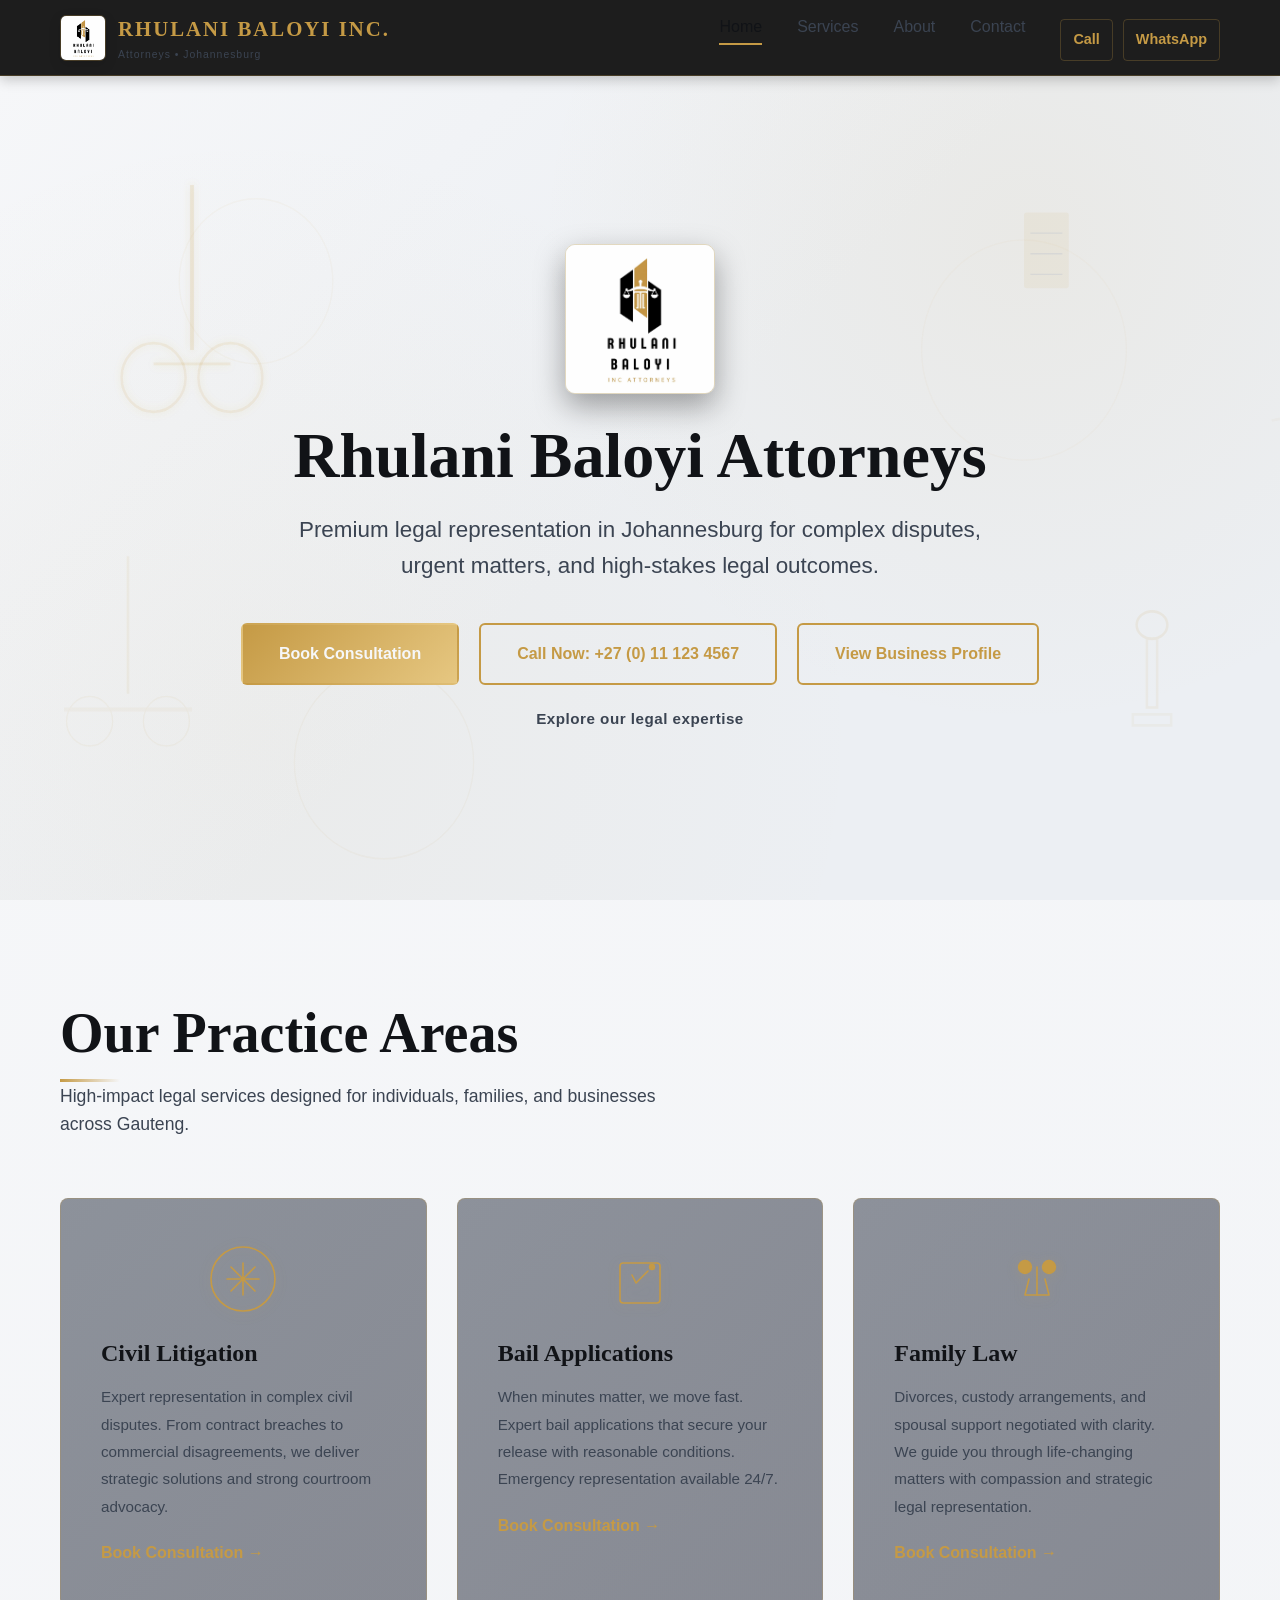
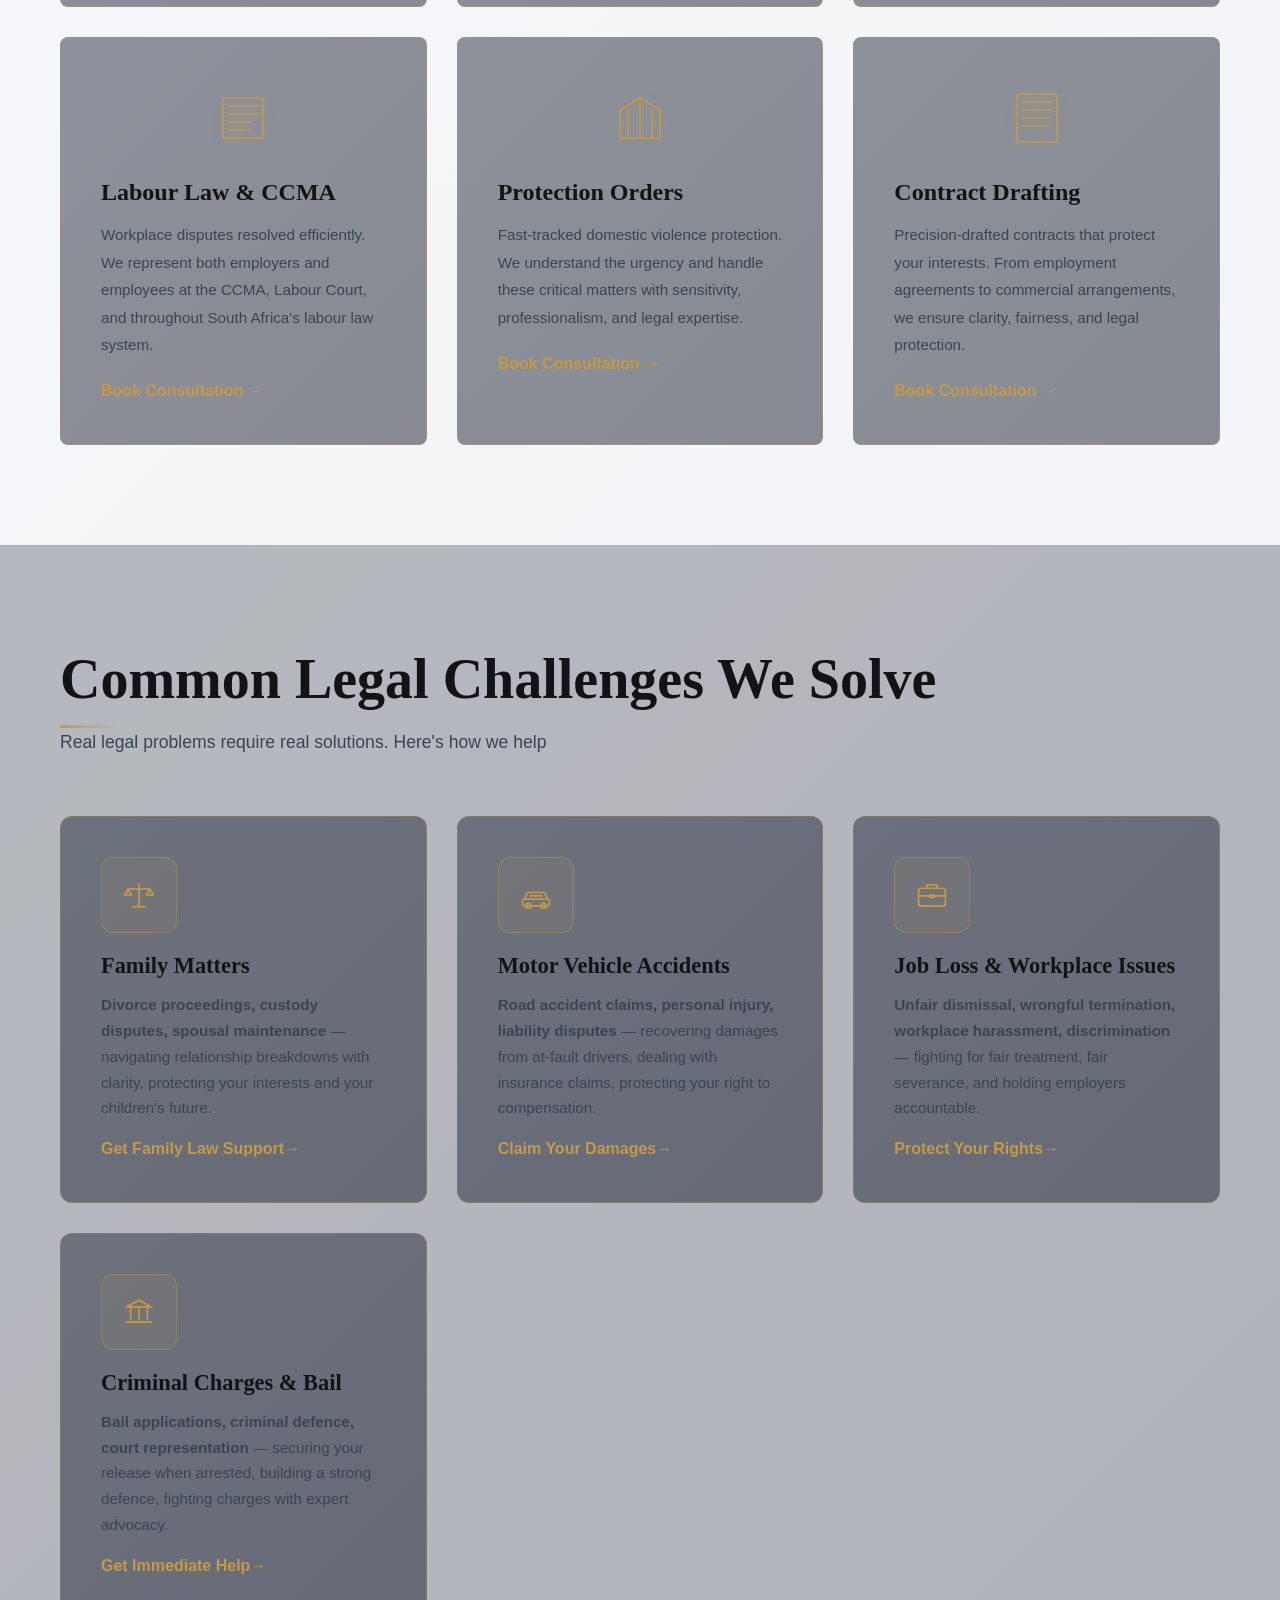
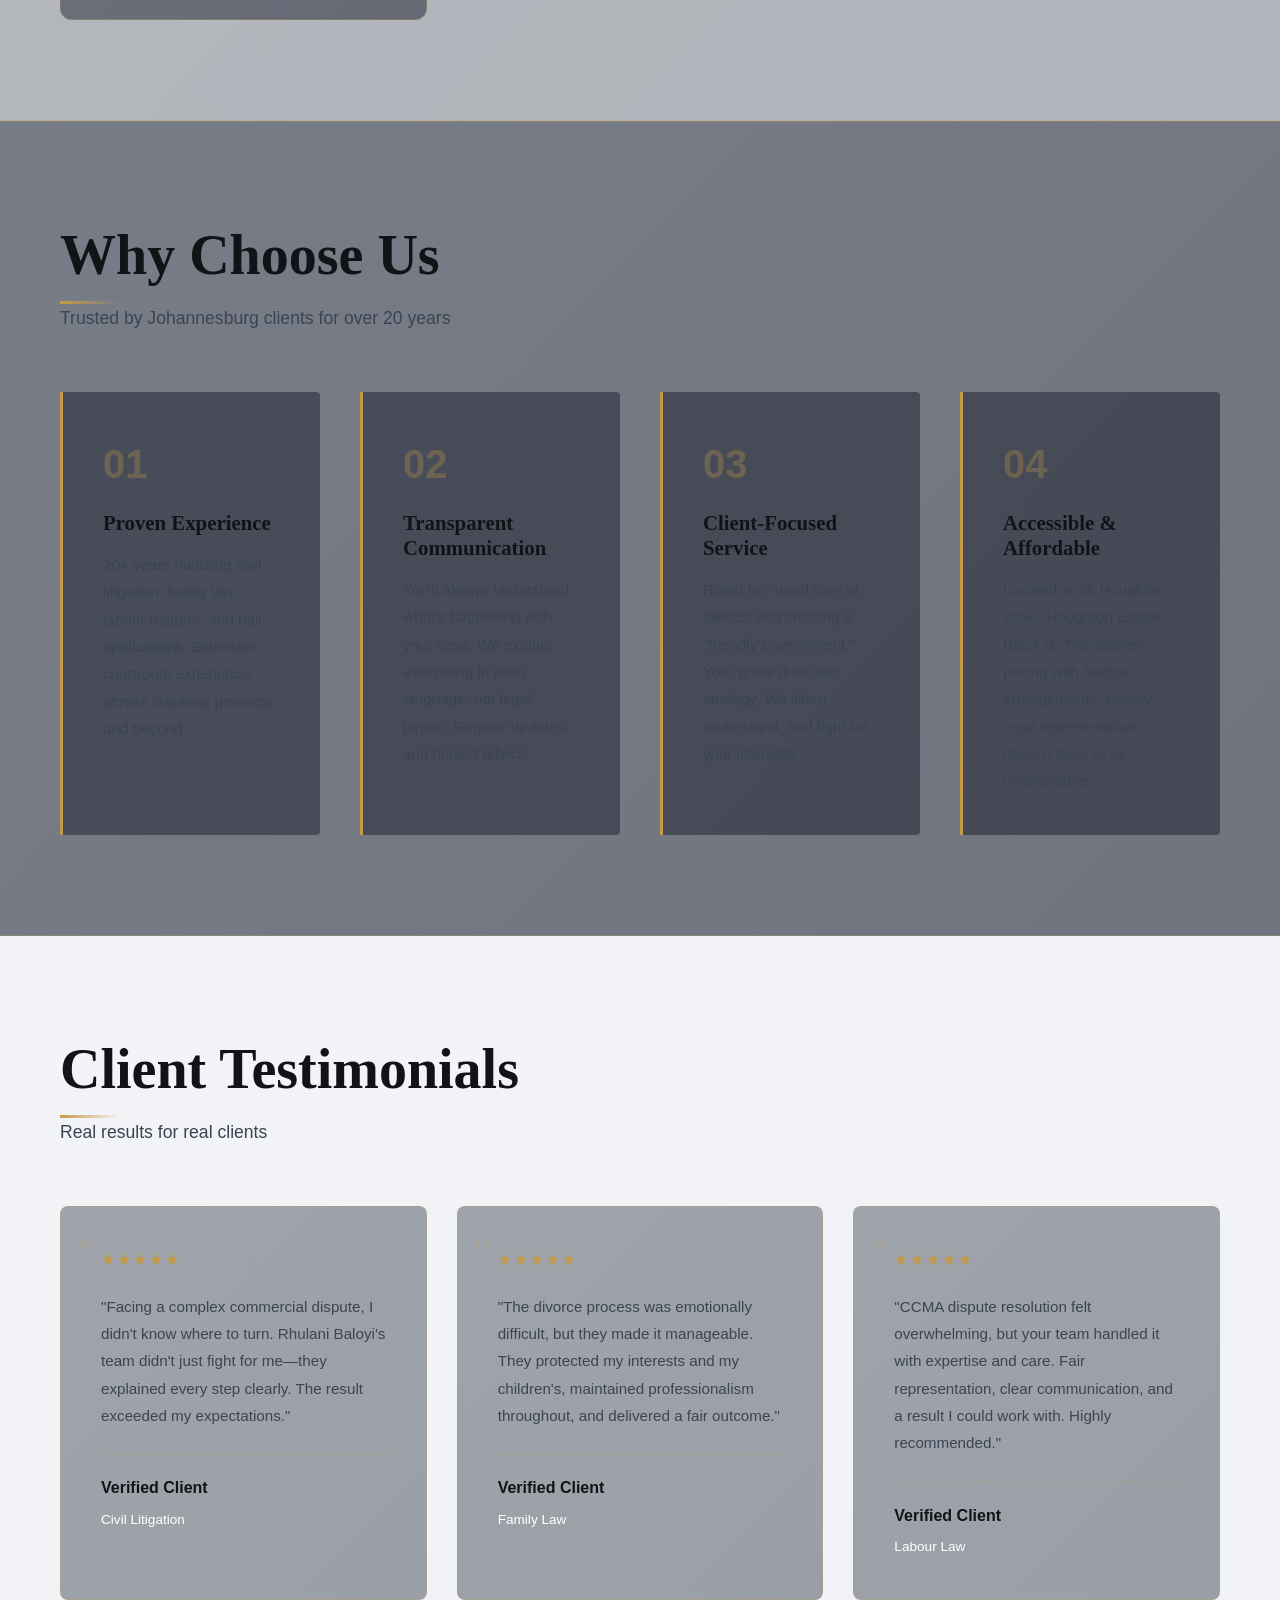
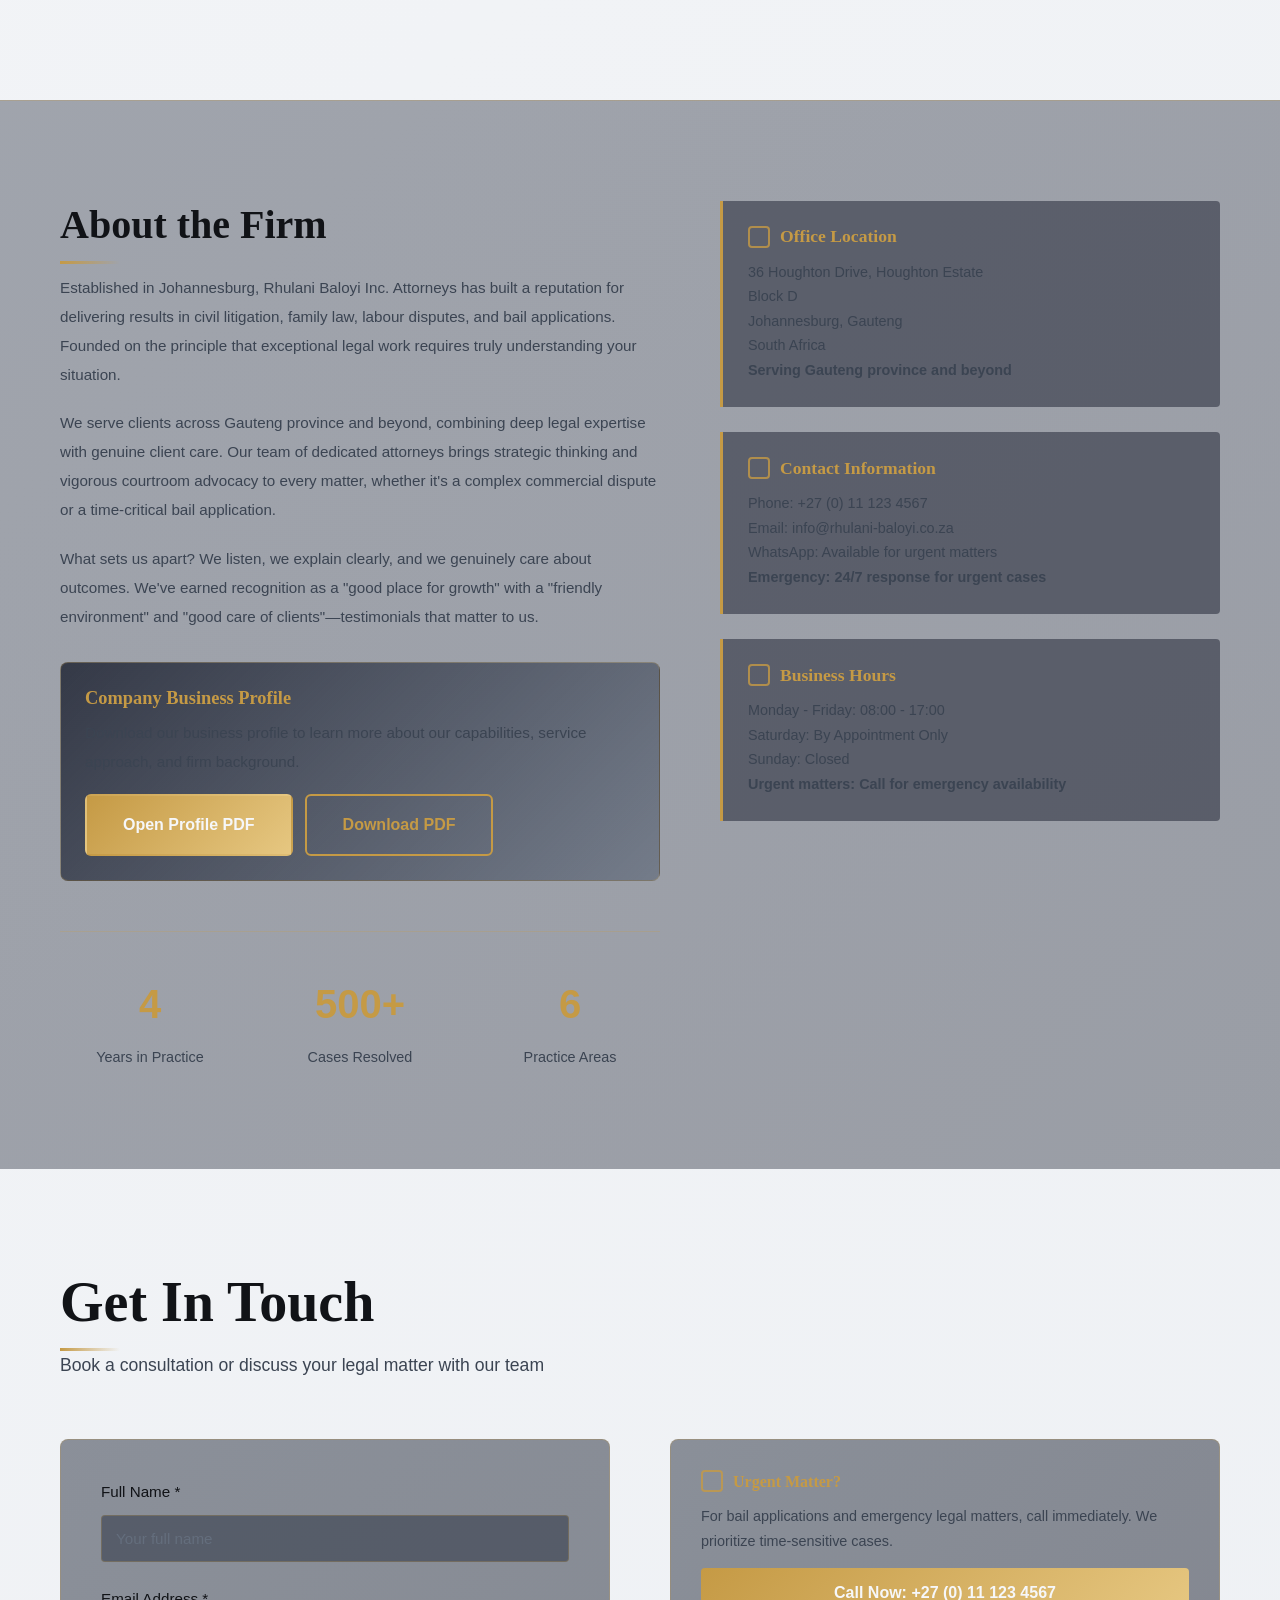
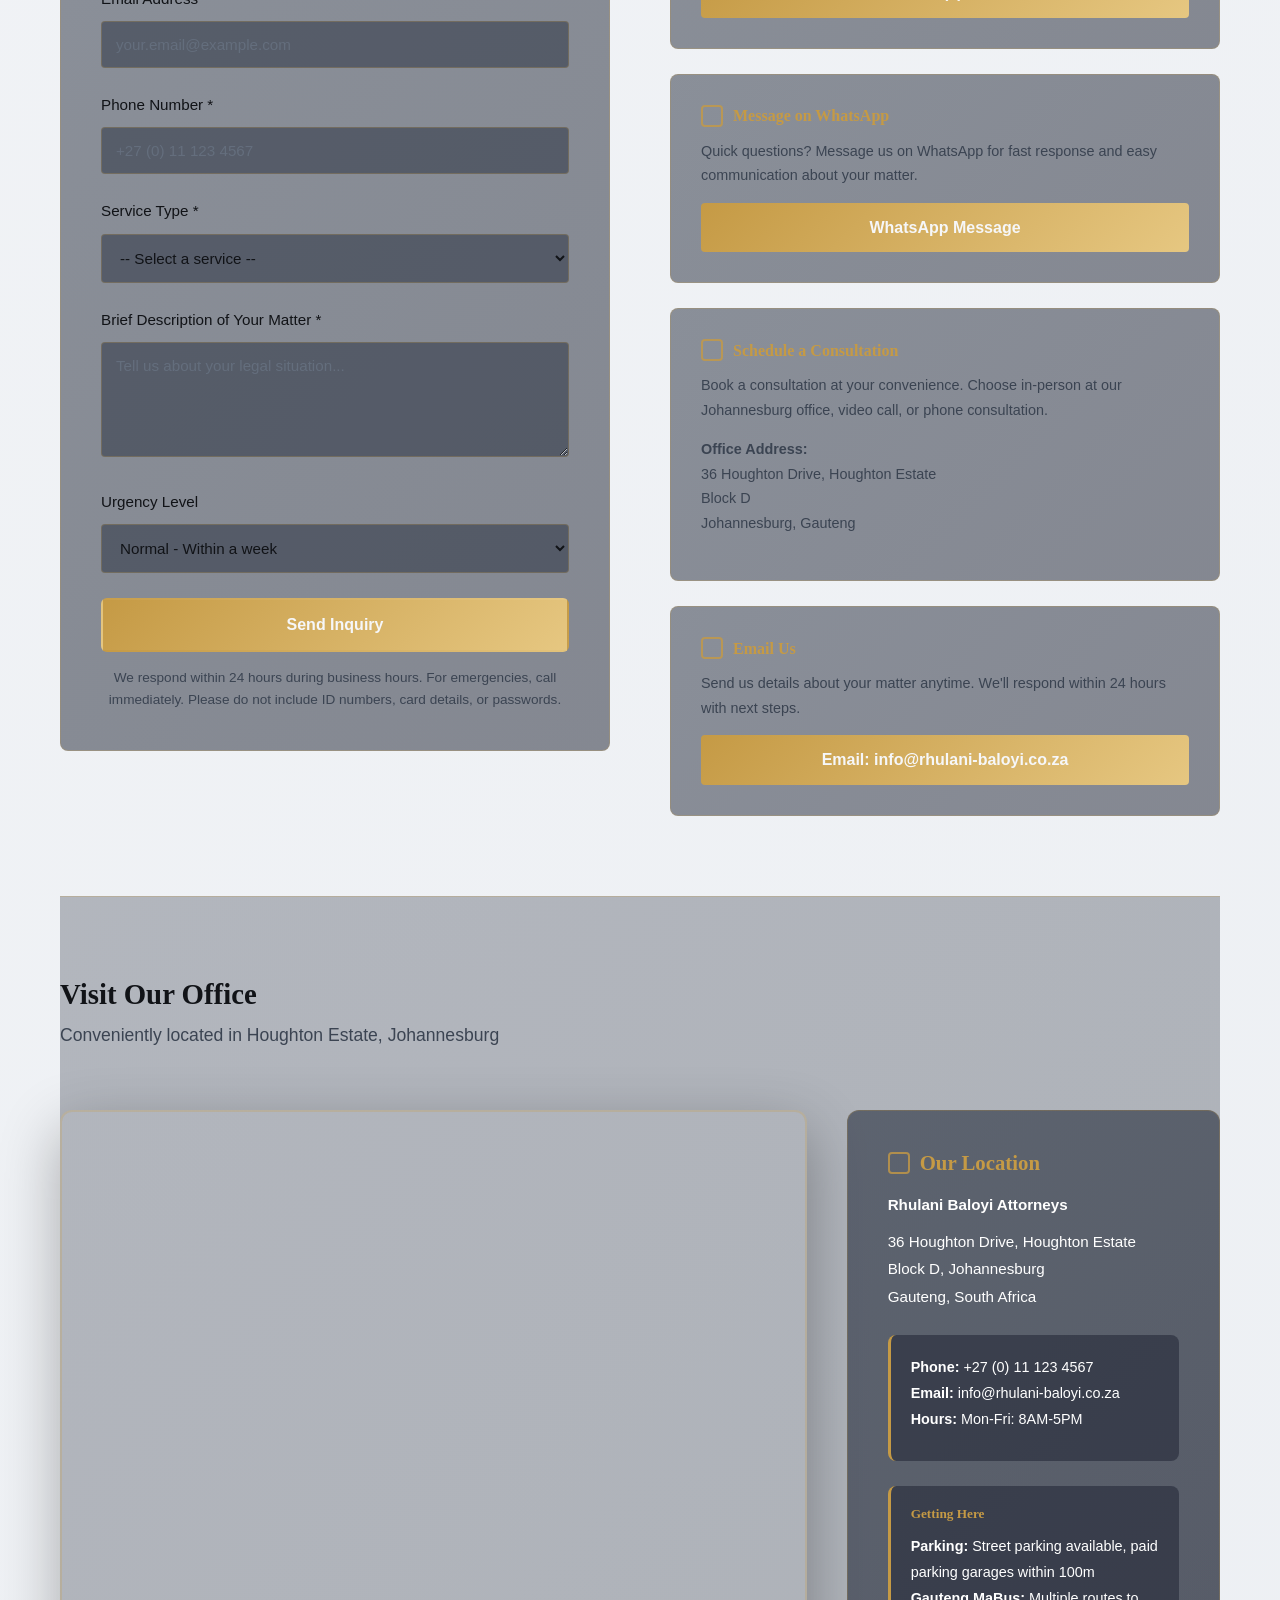
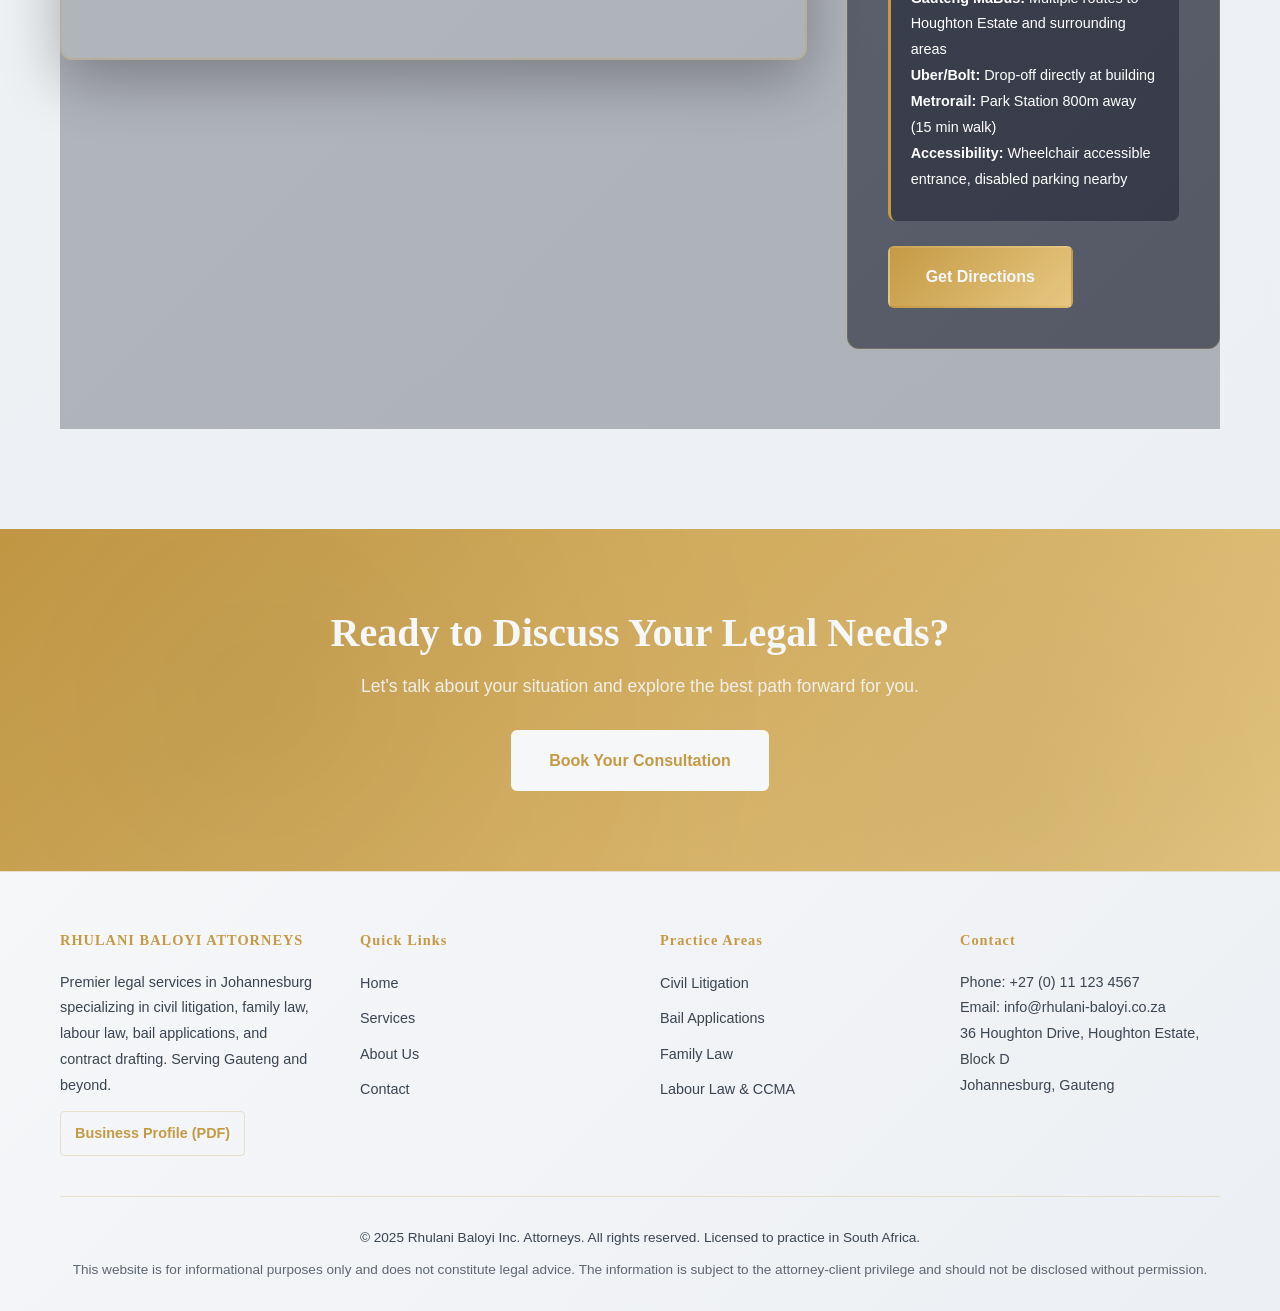
==== index.html @ 0565a829 "Prepare form for real email endpoint configuration Co-authored-by: Copilot <223556219+Copilot@users." ====
<!DOCTYPE html>
<html lang="en">
<head>
    <meta charset="UTF-8">
    <meta name="viewport" content="width=device-width, initial-scale=1.0">
    <meta name="description" content="Rhulani Baloyi Attorneys is a Johannesburg legal practice delivering premium, results-driven representation in civil litigation, bail applications, family law, labour law and protection orders.">
    <meta name="keywords" content="Rhulani Baloyi, attorneys, Johannesburg, civil litigation, bail applications, family law, labour law, CCMA, protection orders, divorces">
    <meta name="theme-color" content="#151515">
    <meta http-equiv="Content-Security-Policy" content="default-src 'self'; script-src 'self'; style-src 'self' 'unsafe-inline' https://fonts.googleapis.com; img-src 'self' data: https:; font-src 'self' https://fonts.gstatic.com; connect-src 'self' https://formspree.io; frame-src https://www.google.com; object-src 'none'; base-uri 'self'; upgrade-insecure-requests">
    <meta http-equiv="X-Content-Type-Options" content="nosniff">
    <meta http-equiv="Referrer-Policy" content="strict-origin-when-cross-origin">
    <meta http-equiv="Permissions-Policy" content="camera=(), microphone=(), geolocation=()">
    <title>Rhulani Baloyi Attorneys | Premium Legal Representation Johannesburg</title>
    <link rel="icon" href="favicon.ico" type="image/x-icon">
    <link rel="stylesheet" href="styles.css">
    <link rel="preconnect" href="https://fonts.googleapis.com">
    <link rel="preconnect" href="https://fonts.gstatic.com" crossorigin>
    <link href="https://fonts.googleapis.com/css2?family=Playfair+Display:wght@700&family=Segoe+UI:wght@300;400;500;600;700&display=swap" rel="stylesheet">
</head>
<body>
    <a href="#main-content" class="skip-link">Skip to main content</a>
    <!-- Navigation -->
    <nav class="navbar">
        <div class="nav-container">
            <a href="#home" class="nav-logo">
                <img src="logo.jpeg" alt="Rhulani Baloyi Inc. Attorneys logo" class="nav-logo-image" width="46" height="46" decoding="async">
                <div class="nav-logo-text">
                    <span class="logo-text">RHULANI BALOYI INC.</span>
                    <span class="logo-sub">Attorneys • Johannesburg</span>
                </div>
            </a>
            <ul class="nav-menu">
                <li><a href="#home" class="nav-link active">Home</a></li>
                <li><a href="#services" class="nav-link">Services</a></li>
                <li><a href="#about" class="nav-link">About</a></li>
                <li><a href="#contact" class="nav-link">Contact</a></li>
                <li class="nav-quick-actions">
                    <a href="tel:+27011234567" class="nav-quick-link">Call</a>
                    <a href="https://wa.me/27011234567" target="_blank" class="nav-quick-link">WhatsApp</a>
                </li>
            </ul>
            <div class="hamburger">
                <span></span>
                <span></span>
                <span></span>
            </div>
        </div>
    </nav>

    <main id="main-content">
    <!-- Hero Section -->
    <section id="home" class="hero">
        <div class="hero-overlay"></div>
        <svg class="hero-animated-bg" viewBox="0 0 1000 600" xmlns="http://www.w3.org/2000/svg" preserveAspectRatio="none">
            <defs>
                <filter id="glow">
                    <feGaussianBlur stdDeviation="3" result="coloredBlur"/>
                    <feMerge>
                        <feMergeNode in="coloredBlur"/>
                        <feMergeNode in="SourceGraphic"/>
                    </feMerge>
                </filter>
                <linearGradient id="goldGradient" x1="0%" y1="0%" x2="100%" y2="100%">
                    <stop offset="0%" stop-color="#c8a14d" stop-opacity="0.28" />
                    <stop offset="100%" stop-color="#e0c98d" stop-opacity="0.1" />
                </linearGradient>
            </defs>

            <!-- Animated Scales of Justice -->
            <g class="scales-animated" filter="url(#glow)">
                <line x1="150" y1="80" x2="150" y2="200" stroke="#c8a14d" stroke-width="3" opacity="0.15"/>
                <circle cx="120" cy="220" r="25" fill="none" stroke="#c8a14d" stroke-width="2" opacity="0.12"/>
                <circle cx="180" cy="220" r="25" fill="none" stroke="#c8a14d" stroke-width="2" opacity="0.12"/>
                <path d="M 120 210 L 180 210" stroke="#c8a14d" stroke-width="2" opacity="0.12"/>
            </g>

            <!-- Law Books -->
            <g class="law-books" opacity="0.08">
                <rect x="800" y="100" width="35" height="55" fill="#c8a14d" rx="2"/>
                <line x1="805" y1="115" x2="830" y2="115" stroke="#0f1419" stroke-width="1"/>
                <line x1="805" y1="130" x2="830" y2="130" stroke="#0f1419" stroke-width="1"/>
                <line x1="805" y1="145" x2="830" y2="145" stroke="#0f1419" stroke-width="1"/>
            </g>

            <!-- Gavel Symbol -->
            <g class="gavel-animated" opacity="0.1">
                <ellipse cx="900" cy="400" rx="12" ry="10" fill="none" stroke="#c8a14d" stroke-width="2"/>
                <rect x="896" y="410" width="8" height="50" fill="none" stroke="#c8a14d" stroke-width="2" opacity="0.8"/>
                <rect x="885" y="465" width="30" height="8" fill="none" stroke="#c8a14d" stroke-width="2" opacity="0.6"/>
            </g>

            <!-- Balance/Scale -->
            <g class="balance-scale" opacity="0.09">
                <line x1="100" y1="350" x2="100" y2="450" stroke="#c8a14d" stroke-width="2"/>
                <rect x="50" y="460" width="100" height="3" fill="#c8a14d" opacity="0.6"/>
                <circle cx="70" cy="470" r="18" fill="none" stroke="#c8a14d" stroke-width="1" opacity="0.8"/>
                <circle cx="130" cy="470" r="18" fill="none" stroke="#c8a14d" stroke-width="1" opacity="0.8"/>
            </g>

            <!-- Decorative flowing lines -->
            <path class="flow-line-1" d="M 0 250 Q 250 200 500 250 T 1000 250" stroke="#c8a14d" stroke-width="2" fill="none" opacity="0.04"/>
            <path class="flow-line-2" d="M 50 500 Q 300 450 650 500 T 1000 500" stroke="#c8a14d" stroke-width="2" fill="none" opacity="0.03"/>

            <!-- Animated circles -->
            <circle class="circle-1" cx="200" cy="150" r="60" fill="none" stroke="#c8a14d" stroke-width="1" opacity="0.05"/>
            <circle class="circle-2" cx="800" cy="200" r="80" fill="none" stroke="#c8a14d" stroke-width="1" opacity="0.04"/>
            <circle class="circle-3" cx="300" cy="500" r="70" fill="none" stroke="#c8a14d" stroke-width="1" opacity="0.05"/>
        </svg>

        <div class="hero-content">
            <img src="logo.jpeg" alt="Rhulani Baloyi Inc. Attorneys emblem" class="hero-logo" width="150" height="150" loading="eager" decoding="async" fetchpriority="high">
            <h1 class="hero-title">Rhulani Baloyi Attorneys</h1>
            <p class="hero-subtitle">Premium legal representation in Johannesburg for complex disputes, urgent matters, and high-stakes legal outcomes.</p>
            <div class="hero-buttons">
                <a href="#contact" class="cta-button primary">Book Consultation</a>
                <a href="tel:+27011234567" class="cta-button secondary">Call Now: +27 (0) 11 123 4567</a>
                <a href="RB_Business_Profile (2).pdf" target="_blank" rel="noopener noreferrer" class="cta-button secondary">View Business Profile</a>
            </div>
            <div class="hero-scroll">
                <span>Explore our legal expertise</span>
            </div>
        </div>
    </section>

    <!-- Services Overview Section -->
    <section id="services" class="services-overview">
        <div class="container">
            <div class="section-header">
                <h2 class="section-title">Our Practice Areas</h2>
                <p class="section-lead">High-impact legal services designed for individuals, families, and businesses across Gauteng.</p>
            </div>

            <div class="services-grid">
                <div class="service-card">
                    <div class="card-icon">
                        <svg viewBox="0 0 100 100" xmlns="http://www.w3.org/2000/svg">
                            <g fill="none" stroke="currentColor" stroke-width="2" stroke-linecap="round" stroke-linejoin="round">
                                <path d="M 30 50 L 70 50 M 50 30 L 50 70 M 35 35 L 65 65 M 65 35 L 35 65"/>
                                <circle cx="50" cy="50" r="40"/>
                            </g>
                        </svg>
                    </div>
                    <h3>Civil Litigation</h3>
                    <p>Expert representation in complex civil disputes. From contract breaches to commercial disagreements, we deliver strategic solutions and strong courtroom advocacy.</p>
                    <a href="#contact" class="learn-more">Book Consultation →</a>
                </div>

                <div class="service-card">
                    <div class="card-icon">
                        <svg viewBox="0 0 100 100" xmlns="http://www.w3.org/2000/svg">
                            <g fill="none" stroke="currentColor" stroke-width="2" stroke-linecap="round" stroke-linejoin="round">
                                <rect x="25" y="30" width="50" height="50" rx="4"/>
                                <path d="M 40 45 L 45 55 L 60 40"/>
                                <circle cx="65" cy="35" r="3" fill="currentColor"/>
                            </g>
                        </svg>
                    </div>
                    <h3>Bail Applications</h3>
                    <p>When minutes matter, we move fast. Expert bail applications that secure your release with reasonable conditions. Emergency representation available 24/7.</p>
                    <a href="#contact" class="learn-more">Book Consultation →</a>
                </div>

                <div class="service-card">
                    <div class="card-icon">
                        <svg viewBox="0 0 100 100" xmlns="http://www.w3.org/2000/svg">
                            <g fill="none" stroke="currentColor" stroke-width="2" stroke-linecap="round" stroke-linejoin="round">
                                <circle cx="35" cy="35" r="8" fill="currentColor"/>
                                <circle cx="65" cy="35" r="8" fill="currentColor"/>
                                <path d="M 40 50 L 35 70 M 60 50 L 65 70 M 35 70 L 65 70"/>
                                <line x1="50" y1="35" x2="50" y2="70"/>
                            </g>
                        </svg>
                    </div>
                    <h3>Family Law</h3>
                    <p>Divorces, custody arrangements, and spousal support negotiated with clarity. We guide you through life-changing matters with compassion and strategic legal representation.</p>
                    <a href="#contact" class="learn-more">Book Consultation →</a>
                </div>

                <div class="service-card">
                    <div class="card-icon">
                        <svg viewBox="0 0 100 100" xmlns="http://www.w3.org/2000/svg">
                            <g fill="none" stroke="currentColor" stroke-width="2" stroke-linecap="round" stroke-linejoin="round">
                                <rect x="25" y="25" width="50" height="50" rx="2"/>
                                <line x1="30" y1="35" x2="70" y2="35"/>
                                <line x1="30" y1="45" x2="70" y2="45"/>
                                <line x1="30" y1="55" x2="60" y2="55"/>
                                <line x1="30" y1="65" x2="60" y2="65"/>
                            </g>
                        </svg>
                    </div>
                    <h3>Labour Law & CCMA</h3>
                    <p>Workplace disputes resolved efficiently. We represent both employers and employees at the CCMA, Labour Court, and throughout South Africa's labour law system.</p>
                    <a href="#contact" class="learn-more">Book Consultation →</a>
                </div>

                <div class="service-card">
                    <div class="card-icon">
                        <svg viewBox="0 0 100 100" xmlns="http://www.w3.org/2000/svg">
                            <g fill="none" stroke="currentColor" stroke-width="2" stroke-linecap="round" stroke-linejoin="round">
                                <path d="M 50 25 L 75 40 L 75 75 L 25 75 L 25 40 Z"/>
                                <line x1="50" y1="25" x2="50" y2="75"/>
                                <line x1="35" y1="40" x2="35" y2="75"/>
                                <line x1="65" y1="40" x2="65" y2="75"/>
                            </g>
                        </svg>
                    </div>
                    <h3>Protection Orders</h3>
                    <p>Fast-tracked domestic violence protection. We understand the urgency and handle these critical matters with sensitivity, professionalism, and legal expertise.</p>
                    <a href="#contact" class="learn-more">Book Consultation →</a>
                </div>

                <div class="service-card">
                    <div class="card-icon">
                        <svg viewBox="0 0 100 100" xmlns="http://www.w3.org/2000/svg">
                            <g fill="none" stroke="currentColor" stroke-width="2" stroke-linecap="round" stroke-linejoin="round">
                                <rect x="25" y="20" width="50" height="60" rx="2"/>
                                <line x1="30" y1="30" x2="70" y2="30"/>
                                <line x1="30" y1="40" x2="70" y2="40"/>
                                <line x1="30" y1="50" x2="65" y2="50"/>
                                <line x1="30" y1="60" x2="65" y2="60"/>
                            </g>
                        </svg>
                    </div>
                    <h3>Contract Drafting</h3>
                    <p>Precision-drafted contracts that protect your interests. From employment agreements to commercial arrangements, we ensure clarity, fairness, and legal protection.</p>
                    <a href="#contact" class="learn-more">Book Consultation →</a>
                </div>
            </div>
        </div>
    </section>

    <!-- Case Scenarios Section -->
    <section class="case-scenarios">
        <div class="container">
            <div class="section-header">
                <h2 class="section-title">Common Legal Challenges We Solve</h2>
                <p class="section-lead">Real legal problems require real solutions. Here's how we help</p>
            </div>

            <div class="scenarios-grid">
                <div class="scenario-card">
                    <div class="scenario-icon" aria-hidden="true">
                        <svg class="scenario-icon-svg" viewBox="0 0 100 100" xmlns="http://www.w3.org/2000/svg">
                            <g fill="none" stroke="currentColor" stroke-width="4" stroke-linecap="round" stroke-linejoin="round">
                                <line x1="50" y1="24" x2="50" y2="78"/>
                                <line x1="24" y1="36" x2="76" y2="36"/>
                                <path d="M 24 36 L 16 50 H 32 Z"/>
                                <path d="M 76 36 L 68 50 H 84 Z"/>
                                <line x1="34" y1="78" x2="66" y2="78"/>
                            </g>
                        </svg>
                    </div>
                    <h3>Family Matters</h3>
                    <p><strong>Divorce proceedings, custody disputes, spousal maintenance</strong> — navigating relationship breakdowns with clarity, protecting your interests and your children's future.</p>
                    <a href="#contact" class="scenario-action">Get Family Law Support</a>
                </div>

                <div class="scenario-card">
                    <div class="scenario-icon" aria-hidden="true">
                        <svg class="scenario-icon-svg" viewBox="0 0 100 100" xmlns="http://www.w3.org/2000/svg">
                            <g fill="none" stroke="currentColor" stroke-width="4" stroke-linecap="round" stroke-linejoin="round">
                                <path d="M 22 60 L 30 44 H 70 L 78 60"/>
                                <rect x="18" y="60" width="64" height="16" rx="4"/>
                                <circle cx="32" cy="76" r="6"/>
                                <circle cx="68" cy="76" r="6"/>
                                <line x1="36" y1="52" x2="64" y2="52"/>
                            </g>
                        </svg>
                    </div>
                    <h3>Motor Vehicle Accidents</h3>
                    <p><strong>Road accident claims, personal injury, liability disputes</strong> — recovering damages from at-fault drivers, dealing with insurance claims, protecting your right to compensation.</p>
                    <a href="#contact" class="scenario-action">Claim Your Damages</a>
                </div>

                <div class="scenario-card">
                    <div class="scenario-icon" aria-hidden="true">
                        <svg class="scenario-icon-svg" viewBox="0 0 100 100" xmlns="http://www.w3.org/2000/svg">
                            <g fill="none" stroke="currentColor" stroke-width="4" stroke-linecap="round" stroke-linejoin="round">
                                <rect x="18" y="34" width="64" height="42" rx="6"/>
                                <path d="M 38 34 V 26 H 62 V 34"/>
                                <line x1="18" y1="52" x2="82" y2="52"/>
                                <rect x="44" y="50" width="12" height="6" rx="2"/>
                            </g>
                        </svg>
                    </div>
                    <h3>Job Loss & Workplace Issues</h3>
                    <p><strong>Unfair dismissal, wrongful termination, workplace harassment, discrimination</strong> — fighting for fair treatment, fair severance, and holding employers accountable.</p>
                    <a href="#contact" class="scenario-action">Protect Your Rights</a>
                </div>

                <div class="scenario-card">
                    <div class="scenario-icon" aria-hidden="true">
                        <svg class="scenario-icon-svg" viewBox="0 0 100 100" xmlns="http://www.w3.org/2000/svg">
                            <g fill="none" stroke="currentColor" stroke-width="4" stroke-linecap="round" stroke-linejoin="round">
                                <path d="M 20 38 L 50 22 L 80 38"/>
                                <line x1="24" y1="38" x2="76" y2="38"/>
                                <line x1="30" y1="38" x2="30" y2="68"/>
                                <line x1="50" y1="38" x2="50" y2="68"/>
                                <line x1="70" y1="38" x2="70" y2="68"/>
                                <line x1="20" y1="74" x2="80" y2="74"/>
                            </g>
                        </svg>
                    </div>
                    <h3>Criminal Charges & Bail</h3>
                    <p><strong>Bail applications, criminal defence, court representation</strong> — securing your release when arrested, building a strong defence, fighting charges with expert advocacy.</p>
                    <a href="#contact" class="scenario-action">Get Immediate Help</a>
                </div>
            </div>
        </div>
    </section>

    <!-- Why Choose Us Section -->
    <section class="why-choose-us">
        <div class="container">
            <div class="section-header">
                <h2 class="section-title">Why Choose Us</h2>
                <p class="section-lead">Trusted by Johannesburg clients for over 20 years</p>
            </div>

            <div class="why-grid">
                <div class="why-item">
                    <div class="why-number">01</div>
                    <h4>Proven Experience</h4>
                    <p>20+ years handling civil litigation, family law, labour matters, and bail applications. Extensive courtroom experience across Gauteng province and beyond.</p>
                </div>
                <div class="why-item">
                    <div class="why-number">02</div>
                    <h4>Transparent Communication</h4>
                    <p>You'll always understand what's happening with your case. We explain everything in plain language, not legal jargon. Regular updates and honest advice.</p>
                </div>
                <div class="why-item">
                    <div class="why-number">03</div>
                    <h4>Client-Focused Service</h4>
                    <p>Rated for "good care of clients" and creating a "friendly environment." Your goals drive our strategy. We listen, understand, and fight for your interests.</p>
                </div>
                <div class="why-item">
                    <div class="why-number">04</div>
                    <h4>Accessible & Affordable</h4>
                    <p>Located at 36 Houghton Drive, Houghton Estate, Block D. Transparent pricing with flexible arrangements. Quality legal representation doesn't have to be unaffordable.</p>
                </div>
            </div>
        </div>
    </section>

    <!-- Testimonials Section -->
    <section class="testimonials">
        <div class="container">
            <div class="section-header">
                <h2 class="section-title">Client Testimonials</h2>
                <p class="section-lead">Real results for real clients</p>
            </div>

            <div class="testimonials-container">
                <div class="testimonial-item">
                    <div class="testimonial-stars">★★★★★</div>
                    <p class="testimonial-text">"Facing a complex commercial dispute, I didn't know where to turn. Rhulani Baloyi's team didn't just fight for me—they explained every step clearly. The result exceeded my expectations."</p>
                    <div class="testimonial-author">
                        <strong>Verified Client</strong>
                        <span>Civil Litigation</span>
                    </div>
                </div>

                <div class="testimonial-item">
                    <div class="testimonial-stars">★★★★★</div>
                    <p class="testimonial-text">"The divorce process was emotionally difficult, but they made it manageable. They protected my interests and my children's, maintained professionalism throughout, and delivered a fair outcome."</p>
                    <div class="testimonial-author">
                        <strong>Verified Client</strong>
                        <span>Family Law</span>
                    </div>
                </div>

                <div class="testimonial-item">
                    <div class="testimonial-stars">★★★★★</div>
                    <p class="testimonial-text">"CCMA dispute resolution felt overwhelming, but your team handled it with expertise and care. Fair representation, clear communication, and a result I could work with. Highly recommended."</p>
                    <div class="testimonial-author">
                        <strong>Verified Client</strong>
                        <span>Labour Law</span>
                    </div>
                </div>
            </div>
        </div>
    </section>

    <!-- About Section -->
    <section id="about" class="about-section">
        <div class="container">
            <div class="about-grid">
                <div class="about-content">
                    <h2 class="section-title">About the Firm</h2>
                    <p>Established in Johannesburg, Rhulani Baloyi Inc. Attorneys has built a reputation for delivering results in civil litigation, family law, labour disputes, and bail applications. Founded on the principle that exceptional legal work requires truly understanding your situation.</p>
                    <p>We serve clients across Gauteng province and beyond, combining deep legal expertise with genuine client care. Our team of dedicated attorneys brings strategic thinking and vigorous courtroom advocacy to every matter, whether it's a complex commercial dispute or a time-critical bail application.</p>
                    <p>What sets us apart? We listen, we explain clearly, and we genuinely care about outcomes. We've earned recognition as a "good place for growth" with a "friendly environment" and "good care of clients"—testimonials that matter to us.</p>
                    <div class="business-profile-card">
                        <h4>Company Business Profile</h4>
                        <p>Download our business profile to learn more about our capabilities, service approach, and firm background.</p>
                        <div class="business-profile-actions">
                            <a href="RB_Business_Profile (2).pdf" target="_blank" rel="noopener noreferrer" class="cta-button primary">Open Profile PDF</a>
                            <a href="RB_Business_Profile (2).pdf" download="RB_Business_Profile (2).pdf" class="cta-button secondary">Download PDF</a>
                        </div>
                    </div>

                    <div class="about-stats">
                        <div class="stat-box">
                            <div class="stat-number">4-5</div>
                            <div class="stat-label">Years in Practice</div>
                        </div>
                        <div class="stat-box">
                            <div class="stat-number">500+</div>
                            <div class="stat-label">Cases Resolved</div>
                        </div>
                        <div class="stat-box">
                            <div class="stat-number">6</div>
                            <div class="stat-label">Practice Areas</div>
                        </div>
                    </div>
                </div>

                <div class="about-info">
                    <div class="info-box">
                        <h4 class="title-with-icon"><span>Office Location</span></h4>
                        <p>36 Houghton Drive, Houghton Estate<br>Block D<br>Johannesburg, Gauteng<br>South Africa<br><strong>Serving Gauteng province and beyond</strong></p>
                    </div>
                    <div class="info-box">
                        <h4 class="title-with-icon"><span>Contact Information</span></h4>
                        <p>Phone: +27 (0) 11 123 4567<br>Email: info@rhulani-baloyi.co.za<br>WhatsApp: Available for urgent matters<br><strong>Emergency: 24/7 response for urgent cases</strong></p>
                    </div>
                    <div class="info-box">
                        <h4 class="title-with-icon"><span>Business Hours</span></h4>
                        <p>Monday - Friday: 08:00 - 17:00<br>Saturday: By Appointment Only<br>Sunday: Closed<br><strong>Urgent matters: Call for emergency availability</strong></p>
                    </div>
                </div>
            </div>
        </div>
    </section>

    <!-- Contact Section -->
    <section id="contact" class="contact-section">
        <div class="container">
            <div class="section-header">
                <h2 class="section-title">Get In Touch</h2>
                <p class="section-lead">Book a consultation or discuss your legal matter with our team</p>
            </div>

            <div class="contact-wrapper">
                <div class="contact-form-section">
                    <form class="contact-form" id="contactForm" method="POST" data-form-endpoint="REPLACE_WITH_FORMSPREE_ENDPOINT" novalidate>
                        <div class="form-group">
                            <label for="fullname">Full Name *</label>
                            <input type="text" id="fullname" name="fullname" placeholder="Your full name" autocomplete="name" minlength="2" maxlength="80" required>
                        </div>

                        <div class="form-group">
                            <label for="email">Email Address *</label>
                            <input type="email" id="email" name="email" placeholder="your.email@example.com" autocomplete="email" maxlength="120" required>
                        </div>

                        <div class="form-group">
                            <label for="phone">Phone Number *</label>
                            <input type="tel" id="phone" name="phone" placeholder="+27 (0) 11 123 4567" autocomplete="tel" maxlength="25" required>
                        </div>

                        <div class="form-group">
                            <label for="service">Service Type *</label>
                            <select id="service" name="service" required>
                                <option value="">-- Select a service --</option>
                                <option value="civil">Civil Litigation</option>
                                <option value="bail">Bail Applications</option>
                                <option value="family">Family Law</option>
                                <option value="labour">Labour Law & CCMA</option>
                                <option value="protection">Protection Orders</option>
                                <option value="contracts">Contract Drafting</option>
                                <option value="other">Other Legal Matter</option>
                            </select>
                        </div>

                        <div class="form-group">
                            <label for="message">Brief Description of Your Matter *</label>
                            <textarea id="message" name="message" rows="5" placeholder="Tell us about your legal situation..." minlength="10" maxlength="1500" required></textarea>
                        </div>

                        <div class="form-group">
                            <label for="urgency">Urgency Level</label>
                            <select id="urgency" name="urgency">
                                <option value="normal">Normal - Within a week</option>
                                <option value="urgent">Urgent - This week</option>
                                <option value="critical">Critical - Within 24 hours</option>
                            </select>
                        </div>

                        <div class="honeypot-field" aria-hidden="true">
                            <label for="website">Website</label>
                            <input type="text" id="website" name="website" tabindex="-1" autocomplete="off">
                        </div>

                        <button type="submit" class="cta-button primary full-width">Send Inquiry</button>
                        <p class="form-note">We respond within 24 hours during business hours. For emergencies, call immediately. Please do not include ID numbers, card details, or passwords.</p>
                    </form>
                </div>

                <div class="contact-quick">
                    <div class="quick-contact-card">
                        <h4 class="title-with-icon"><span>Urgent Matter?</span></h4>
                        <p>For bail applications and emergency legal matters, call immediately. We prioritize time-sensitive cases.</p>
                        <a href="tel:+27011234567" class="contact-phone">Call Now: +27 (0) 11 123 4567</a>
                    </div>

                    <div class="quick-contact-card">
                        <h4 class="title-with-icon"><span>Message on WhatsApp</span></h4>
                        <p>Quick questions? Message us on WhatsApp for fast response and easy communication about your matter.</p>
                        <a href="https://wa.me/27011234567" target="_blank" class="contact-whatsapp">WhatsApp Message</a>
                    </div>

                    <div class="quick-contact-card">
                        <h4 class="title-with-icon"><span>Schedule a Consultation</span></h4>
                        <p>Book a consultation at your convenience. Choose in-person at our Johannesburg office, video call, or phone consultation.</p>
                        <div class="quick-address">
                            <p><strong>Office Address:</strong><br>36 Houghton Drive, Houghton Estate<br>Block D<br>Johannesburg, Gauteng</p>
                        </div>
                    </div>

                    <div class="quick-contact-card">
                        <h4 class="title-with-icon"><span>Email Us</span></h4>
                        <p>Send us details about your matter anytime. We'll respond within 24 hours with next steps.</p>
                        <a href="mailto:info@rhulani-baloyi.co.za" class="contact-email-link">Email: info@rhulani-baloyi.co.za</a>
                    </div>
                </div>
            </div>

            <!-- Google Map -->
            <div class="map-section">
                <div class="section-header">
                    <h3 class="section-title-small">Visit Our Office</h3>
                    <p class="section-lead">Conveniently located in Houghton Estate, Johannesburg</p>
                </div>

                <div class="map-wrapper">
                    <div class="map-container">
                        <iframe title="Map showing office location at 36 Houghton Drive, Houghton Estate, Block D" src="https://www.google.com/maps?q=36+Houghton+Drive+Houghton+Estate+Block+D+Johannesburg&output=embed" allowfullscreen="" loading="lazy" referrerpolicy="no-referrer-when-downgrade"></iframe>
                    </div>

                    <div class="map-info">
                        <h4 class="title-with-icon"><span>Our Location</span></h4>
                        <p><strong>Rhulani Baloyi Attorneys</strong></p>
                        <p>36 Houghton Drive, Houghton Estate<br>
                        Block D, Johannesburg<br>
                        Gauteng, South Africa</p>

                        <div class="map-details">
                            <p><strong>Phone:</strong> +27 (0) 11 123 4567<br>
                            <strong>Email:</strong> info@rhulani-baloyi.co.za<br>
                            <strong>Hours:</strong> Mon-Fri: 8AM-5PM</p>
                        </div>

                        <div class="map-details">
                            <h5 class="map-subtitle">Getting Here</h5>
                            <p><strong>Parking:</strong> Street parking available, paid parking garages within 100m<br>
                            <strong>Gauteng MaBus:</strong> Multiple routes to Houghton Estate and surrounding areas<br>
                            <strong>Uber/Bolt:</strong> Drop-off directly at building<br>
                            <strong>Metrorail:</strong> Park Station 800m away (15 min walk)<br>
                            <strong>Accessibility:</strong> Wheelchair accessible entrance, disabled parking nearby</p>
                        </div>

                        <div class="map-directions">
                            <a href="https://maps.google.com/?q=36+Houghton+Drive+Houghton+Estate+Block+D+Johannesburg" target="_blank" class="cta-button primary">Get Directions</a>
                        </div>
                    </div>
                </div>
            </div>
        </div>
    </section>

    <!-- CTA Banner -->
    <section class="cta-banner">
        <div class="container">
            <h3>Ready to Discuss Your Legal Needs?</h3>
            <p>Let's talk about your situation and explore the best path forward for you.</p>
            <a href="#contact" class="cta-button primary">Book Your Consultation</a>
        </div>
    </section>

    </main>
    <!-- Footer -->
    <footer class="footer">
        <div class="container">
            <div class="footer-content">
                <div class="footer-column">
                    <h5>RHULANI BALOYI ATTORNEYS</h5>
                    <p>Premier legal services in Johannesburg specializing in civil litigation, family law, labour law, bail applications, and contract drafting. Serving Gauteng and beyond.</p>
                    <a href="RB_Business_Profile (2).pdf" target="_blank" rel="noopener noreferrer" class="footer-profile-link">Business Profile (PDF)</a>
                </div>
                <div class="footer-column">
                    <h5>Quick Links</h5>
                    <ul>
                        <li><a href="#home">Home</a></li>
                        <li><a href="#services">Services</a></li>
                        <li><a href="#about">About Us</a></li>
                        <li><a href="#contact">Contact</a></li>
                    </ul>
                </div>
                <div class="footer-column">
                    <h5>Practice Areas</h5>
                    <ul>
                        <li><a href="#services">Civil Litigation</a></li>
                        <li><a href="#services">Bail Applications</a></li>
                        <li><a href="#services">Family Law</a></li>
                        <li><a href="#services">Labour Law & CCMA</a></li>
                    </ul>
                </div>
                <div class="footer-column">
                    <h5>Contact</h5>
                    <p>Phone: +27 (0) 11 123 4567<br>Email: info@rhulani-baloyi.co.za<br>36 Houghton Drive, Houghton Estate, Block D<br>Johannesburg, Gauteng</p>
                </div>
            </div>

            <div class="footer-bottom">
                <p>&copy; 2025 Rhulani Baloyi Inc. Attorneys. All rights reserved. Licensed to practice in South Africa.</p>
                <p class="disclaimer">This website is for informational purposes only and does not constitute legal advice. The information is subject to the attorney-client privilege and should not be disclosed without permission.</p>
            </div>
        </div>
    </footer>

    <!-- Scroll to Top Button -->
    <button id="scrollToTop" class="scroll-to-top" aria-label="Scroll to top">↑</button>

    <script src="script.js"></script>
</body>
</html>
---- styles.css ----
/* ============================================
   PREMIUM LAW FIRM WEBSITE - PRODUCTION CSS
   ============================================ */

:root {
    --primary-dark: #0a0a0a;
    --secondary-dark: #151515;
    --tertiary-dark: #232323;
    --accent-gold: #d8b45a;
    --accent-light: #f0d28a;
    --text-primary: #ffffff;
    --text-secondary: #d8dcef;
    --text-muted: #aeb3c4;
    --border-color: rgba(216, 180, 90, 0.26);
    --shadow-sm: 0 4px 12px rgba(0, 0, 0, 0.15);
    --shadow-md: 0 12px 32px rgba(0, 0, 0, 0.25);
    --shadow-lg: 0 20px 60px rgba(0, 0, 0, 0.35);
    --transition: all 0.35s cubic-bezier(0.2, 0, 0.2, 1);
    --transition-fast: all 0.2s ease-out;
}

@media (prefers-color-scheme: light) {
    :root {
        --primary-dark: #f6f7f9;
        --secondary-dark: #eceff3;
        --tertiary-dark: #dde2ea;
        --accent-gold: #c59a45;
        --accent-light: #e6c781;
        --text-primary: #111317;
        --text-secondary: #3b4452;
        --text-muted: #646e7d;
        --border-color: rgba(197, 154, 69, 0.25);
    }
}

* {
    margin: 0;
    padding: 0;
    box-sizing: border-box;
}

html {
    scroll-behavior: smooth;
    scroll-padding-top: 80px;
}

body {
    font-family: 'Segoe UI', Tahoma, Geneva, Verdana, sans-serif;
    background: linear-gradient(135deg, var(--primary-dark) 0%, var(--secondary-dark) 100%);
    color: var(--text-primary);
    line-height: 1.6;
    overflow-x: hidden;
    background-attachment: scroll;
}

.container {
    max-width: 1200px;
    margin: 0 auto;
    padding: 0 20px;
}

.skip-link {
    position: absolute;
    left: -9999px;
    top: 0;
    background: #ffffff;
    color: #111317;
    padding: 10px 14px;
    border-radius: 4px;
    z-index: 2000;
    text-decoration: none;
    font-weight: 600;
}

.skip-link:focus {
    left: 16px;
    top: 16px;
}

/* ============================================
   TYPOGRAPHY
   ============================================ */

h1, h2, h3, h4, h5, h6 {
    font-family: 'Playfair Display', serif;
    font-weight: 700;
    line-height: 1.2;
}

.section-title {
    font-size: clamp(2rem, 5vw, 3.5rem);
    margin-bottom: 15px;
    color: var(--text-primary);
    position: relative;
}

.section-title::after {
    content: '';
    position: absolute;
    bottom: -15px;
    left: 0;
    width: 60px;
    height: 3px;
    background: linear-gradient(90deg, var(--accent-gold), transparent);
}

.section-lead {
    font-size: 1.1rem;
    color: var(--text-secondary);
    margin-bottom: 50px;
    max-width: 600px;
}

.section-header {
    margin-bottom: 60px;
    animation: fadeInUp 0.6s ease-out;
}

/* ============================================
   BUTTONS & LINKS
   ============================================ */

.cta-button {
    display: inline-flex;
    align-items: center;
    justify-content: center;
    font-family: 'Segoe UI', Tahoma, Geneva, Verdana, sans-serif;
    padding: 16px 36px;
    border-radius: 6px;
    text-decoration: none;
    font-weight: 600;
    font-size: 1rem;
    transition: var(--transition);
    border: 2px solid transparent;
    cursor: pointer;
    position: relative;
    overflow: hidden;
}

.cta-button::before {
    content: '';
    position: absolute;
    top: 0;
    left: -100%;
    width: 100%;
    height: 100%;
    background: rgba(255, 255, 255, 0.1);
    transition: left 0.3s ease;
    z-index: -1;
}

.cta-button:hover::before {
    left: 0;
}

.cta-button.primary {
    background: linear-gradient(135deg, var(--accent-gold), var(--accent-light));
    color: var(--primary-dark);
    box-shadow: none;
    animation: ctaBreath 2.8s ease-in-out infinite;
}

.cta-button.primary:hover {
    transform: translateY(-1px);
    filter: brightness(1.03);
}

.cta-button.secondary {
    background: transparent;
    color: var(--accent-gold);
    border: 2px solid var(--accent-gold);
}

.cta-button.secondary:hover {
    background: var(--accent-gold);
    color: var(--primary-dark);
}

@keyframes ctaBreath {
    0%, 100% {
        transform: translateY(0);
        filter: brightness(1);
    }
    50% {
        transform: translateY(-2px);
        filter: brightness(1.05);
    }
}

.cta-button.full-width {
    width: 100%;
}

.learn-more {
    color: var(--accent-gold);
    text-decoration: none;
    font-weight: 600;
    transition: var(--transition-fast);
    display: inline-block;
}

.learn-more:hover {
    transform: translateX(4px);
}

/* ============================================
   NAVBAR
   ============================================ */

.navbar {
    position: fixed;
    top: 0;
    width: 100%;
    background: rgba(10, 10, 10, 0.92);
    backdrop-filter: blur(12px);
    z-index: 1000;
    border-bottom: 1px solid var(--border-color);
    box-shadow: 0 4px 12px rgba(0, 0, 0, 0.2);
}

.nav-container {
    max-width: 1200px;
    margin: 0 auto;
    padding: 0 20px;
    display: flex;
    justify-content: space-between;
    align-items: center;
    height: 75px;
}

.nav-logo {
    text-decoration: none;
    display: flex;
    align-items: center;
    gap: 12px;
}

.nav-logo-image {
    width: 46px;
    height: 46px;
    border-radius: 6px;
    object-fit: cover;
    border: 1px solid var(--border-color);
    box-shadow: var(--shadow-sm);
}

.nav-logo-text {
    display: flex;
    flex-direction: column;
    gap: 2px;
}

.logo-text {
    font-family: 'Playfair Display', serif;
    font-size: 1.3rem;
    font-weight: 700;
    letter-spacing: 2px;
    color: var(--accent-gold);
}

.logo-sub {
    font-size: 0.65rem;
    color: var(--text-secondary);
    letter-spacing: 1px;
}

.nav-quick-link {
    color: var(--accent-gold);
    text-decoration: none;
    font-weight: 600;
    font-size: 0.9rem;
    border: 1px solid var(--border-color);
    padding: 8px 12px;
    border-radius: 4px;
    transition: var(--transition-fast);
    display: inline-block;
}

.nav-quick-link:hover {
    background: var(--accent-gold);
    color: var(--primary-dark);
}

.nav-quick-actions {
    display: flex;
    gap: 10px;
    padding-top: 5px;
}

.nav-menu {
    display: flex;
    list-style: none;
    gap: 35px;
}

.nav-link {
    color: var(--text-secondary);
    text-decoration: none;
    font-weight: 500;
    position: relative;
    transition: var(--transition-fast);
    padding: 5px 0;
}

.nav-link::after {
    content: '';
    position: absolute;
    bottom: -5px;
    left: 0;
    width: 0;
    height: 2px;
    background: var(--accent-gold);
    transition: width 0.3s ease;
}

.nav-link:hover,
.nav-link.active {
    color: var(--text-primary);
}

.nav-link:hover::after,
.nav-link.active::after {
    width: 100%;
}

.hamburger {
    display: none;
    flex-direction: column;
    cursor: pointer;
    gap: 6px;
}

.hamburger span {
    width: 25px;
    height: 2.5px;
    background: var(--accent-gold);
    transition: var(--transition-fast);
    border-radius: 2px;
}

.hamburger.active span:nth-child(1) {
    transform: rotate(45deg) translate(10px, 10px);
}

.hamburger.active span:nth-child(2) {
    opacity: 0;
}

.hamburger.active span:nth-child(3) {
    transform: rotate(-45deg) translate(8px, -8px);
}

/* ============================================
   HERO SECTION
   ============================================ */

.hero {
    position: relative;
    min-height: calc(100vh - 75px);
    display: flex;
    align-items: center;
    justify-content: center;
    margin-top: 75px;
    overflow: hidden;
    background: linear-gradient(135deg, var(--primary-dark) 0%, var(--secondary-dark) 50%);
}

.hero-overlay {
    position: absolute;
    top: 0;
    left: 0;
    right: 0;
    bottom: 0;
    background:
        radial-gradient(circle at 80% 20%, rgba(200, 161, 77, 0.08) 0%, transparent 40%),
        radial-gradient(circle at 20% 80%, rgba(200, 161, 77, 0.05) 0%, transparent 50%);
    z-index: 1;
    animation: shiftOverlay 20s ease-in-out infinite;
}

@keyframes shiftOverlay {
    0%, 100% { opacity: 1; }
    50% { opacity: 0.8; }
}

.hero-content {
    position: relative;
    z-index: 2;
    text-align: center;
    max-width: 900px;
    padding: 40px 20px;
}

.hero-logo {
    width: clamp(100px, 16vw, 150px);
    height: auto;
    border-radius: 10px;
    border: 1px solid rgba(200, 161, 77, 0.3);
    box-shadow: 0 12px 30px rgba(0, 0, 0, 0.35);
    margin-bottom: 20px;
}

.hero-title {
    font-size: clamp(2.5rem, 8vw, 4rem);
    margin-bottom: 20px;
    line-height: 1.1;
    animation: fadeInUp 0.8s ease-out 0.2s both;
}

.hero-subtitle {
    font-size: clamp(1rem, 3vw, 1.4rem);
    color: var(--text-secondary);
    margin-bottom: 40px;
    max-width: 700px;
    margin-left: auto;
    margin-right: auto;
    animation: fadeInUp 0.8s ease-out 0.4s both;
}

.hero-buttons {
    display: flex;
    gap: 20px;
    justify-content: center;
    flex-wrap: wrap;
    animation: fadeInUp 0.8s ease-out 0.6s both;
}

.hero-scroll {
    position: static;
    margin-top: 22px;
    text-align: center;
    z-index: 2;
    animation: fadePulse 2.8s ease-in-out infinite;
}

.hero-scroll span {
    font-size: 0.95rem;
    color: var(--text-secondary);
    display: block;
    margin-bottom: 0;
    letter-spacing: 0.5px;
    font-family: 'Segoe UI', Tahoma, Geneva, Verdana, sans-serif;
    font-style: normal;
    font-weight: 600;
}

@keyframes fadePulse {
    0%, 100% {
        opacity: 0.75;
    }
    50% {
        opacity: 1;
    }
}

/* ============================================
   HERO BACKGROUND ANIMATIONS
   ============================================ */

.hero-animated-bg {
    position: absolute;
    top: 0;
    left: 0;
    width: 100%;
    height: 100%;
    z-index: 1;
}

.scales-animated {
    animation: scaleSwing 5s ease-in-out infinite, floatUp 7s ease-in-out infinite;
    transform-origin: 150px 80px;
}

@keyframes scaleSwing {
    0%, 100% {
        transform: rotateZ(0deg);
    }
    25% {
        transform: rotateZ(3deg);
    }
    50% {
        transform: rotateZ(0deg);
    }
    75% {
        transform: rotateZ(-3deg);
    }
}

@keyframes floatUp {
    0%, 100% {
        transform: translateY(0px);
    }
    50% {
        transform: translateY(-15px);
    }
}

.law-books {
    animation: bookSway 6s ease-in-out infinite, fadeInOutSlow 10s ease-in-out infinite;
}

@keyframes bookSway {
    0%, 100% {
        transform: rotateZ(0deg);
    }
    50% {
        transform: rotateZ(2deg);
    }
}

@keyframes fadeInOutSlow {
    0%, 100% {
        opacity: 0.08;
    }
    50% {
        opacity: 0.15;
    }
}

.gavel-animated {
    animation: gavelStrike 4s ease-in-out infinite, pulseGavel 4s ease-in-out infinite;
    transform-origin: 900px 400px;
}

@keyframes gavelStrike {
    0%, 100% {
        transform: rotateZ(0deg);
    }
    25% {
        transform: rotateZ(25deg);
    }
    50% {
        transform: rotateZ(0deg);
    }
}

@keyframes pulseGavel {
    0%, 100% {
        opacity: 0.08;
    }
    50% {
        opacity: 0.14;
    }
}

.balance-scale {
    animation: balanceTip 5s ease-in-out infinite, fadeInOutMedium 8s ease-in-out infinite;
    transform-origin: 100px 350px;
}

@keyframes balanceTip {
    0%, 100% {
        transform: rotateZ(0deg);
    }
    25% {
        transform: rotateZ(-4deg);
    }
    50% {
        transform: rotateZ(0deg);
    }
    75% {
        transform: rotateZ(4deg);
    }
}

@keyframes fadeInOutMedium {
    0%, 100% {
        opacity: 0.07;
    }
    50% {
        opacity: 0.12;
    }
}

.flow-line-1,
.flow-line-2 {
    animation: flowMove 8s ease-in-out infinite;
    stroke-dasharray: 1000;
    stroke-dashoffset: 1000;
}

.flow-line-2 {
    animation-delay: 1s;
}

@keyframes flowMove {
    0% {
        stroke-dashoffset: 1000;
        opacity: 0.02;
    }
    50% {
        opacity: 0.08;
    }
    100% {
        stroke-dashoffset: 0;
        opacity: 0.02;
    }
}

.circle-1 {
    animation: circlePulse 5s ease-in-out infinite;
}

.circle-2 {
    animation: circlePulse 6s ease-in-out infinite 0.5s;
}

.circle-3 {
    animation: circlePulse 7s ease-in-out infinite 1s;
}

@keyframes circlePulse {
    0%, 100% {
        r: 60px;
        opacity: 0.03;
    }
    50% {
        r: 90px;
        opacity: 0.1;
    }
}

/* ============================================
   END HERO ANIMATIONS
   ============================================ */

@keyframes fadeInUp {
    from {
        opacity: 0;
        transform: translateY(30px);
    }
    to {
        opacity: 1;
        transform: translateY(0);
    }
}

/* ============================================
   SERVICES SECTION
   ============================================ */

.services-overview {
    padding: 100px 0;
    position: relative;
}

.services-grid {
    display: grid;
    grid-template-columns: repeat(auto-fit, minmax(320px, 1fr));
    gap: 30px;
}

.service-card {
    background: linear-gradient(135deg, rgba(37, 45, 61, 0.5), rgba(26, 31, 46, 0.5));
    border: 1px solid var(--border-color);
    padding: 40px;
    border-radius: 8px;
    transition: var(--transition);
    position: relative;
    overflow: hidden;
    animation: fadeInUp 0.6s ease-out backwards;
}

.service-card:nth-child(1) { animation-delay: 0.1s; }
.service-card:nth-child(2) { animation-delay: 0.2s; }
.service-card:nth-child(3) { animation-delay: 0.3s; }
.service-card:nth-child(4) { animation-delay: 0.4s; }
.service-card:nth-child(5) { animation-delay: 0.5s; }
.service-card:nth-child(6) { animation-delay: 0.6s; }

.service-card::before {
    content: '';
    position: absolute;
    top: 0;
    left: -100%;
    width: 100%;
    height: 100%;
    background: rgba(200, 161, 77, 0.05);
    transition: left 0.5s ease;
    z-index: 0;
}

.service-card:hover::before {
    left: 100%;
}

.card-icon {
    font-size: 3rem;
    margin-bottom: 20px;
    display: flex;
    align-items: center;
    justify-content: center;
    transition: var(--transition-fast);
    width: 80px;
    height: 80px;
    margin-left: auto;
    margin-right: auto;
}

.card-icon svg {
    width: 100%;
    height: 100%;
    color: var(--accent-gold);
    filter: drop-shadow(0 2px 6px rgba(200, 161, 77, 0.2));
}

.service-card:hover .card-icon svg {
    color: var(--accent-light);
    filter: drop-shadow(0 4px 12px rgba(200, 161, 77, 0.35));
}

.service-card h3 {
    font-size: 1.5rem;
    margin-bottom: 15px;
    color: var(--text-primary);
    transition: var(--transition-fast);
}

.service-card:hover h3 {
    color: var(--accent-gold);
}

.service-card p {
    color: var(--text-secondary);
    line-height: 1.8;
    margin-bottom: 20px;
    font-size: 0.95rem;
}

.service-card:hover {
    transform: translateY(-10px);
    border-color: var(--accent-gold);
    background: linear-gradient(135deg, rgba(37, 45, 61, 0.8), rgba(26, 31, 46, 0.8));
    box-shadow: 0 16px 38px rgba(216, 180, 90, 0.14);
}

/* ============================================
   CASE SCENARIOS SECTION
   ============================================ */

.case-scenarios {
    padding: 100px 0;
    background: linear-gradient(135deg, rgba(37, 45, 61, 0.3), rgba(26, 31, 46, 0.3));
    border-top: 1px solid var(--border-color);
    border-bottom: 1px solid var(--border-color);
    position: relative;
    overflow: hidden;
}

.scenarios-grid {
    display: grid;
    grid-template-columns: repeat(auto-fit, minmax(280px, 1fr));
    gap: 30px;
}

.scenario-card {
    background: linear-gradient(135deg, rgba(37, 45, 61, 0.5), rgba(26, 31, 46, 0.5));
    border: 1px solid var(--border-color);
    padding: 40px;
    border-radius: 12px;
    position: relative;
    overflow: hidden;
    transition: var(--transition);
    animation: fadeInUp 0.8s ease-out backwards;
}

.scenario-card:nth-child(1) { animation-delay: 0.1s; }
.scenario-card:nth-child(2) { animation-delay: 0.2s; }
.scenario-card:nth-child(3) { animation-delay: 0.3s; }
.scenario-card:nth-child(4) { animation-delay: 0.4s; }

.scenario-card::before {
    content: '';
    position: absolute;
    top: 0;
    left: -100%;
    width: 100%;
    height: 100%;
    background: radial-gradient(circle at 30% 50%, rgba(200, 161, 77, 0.1), transparent 70%);
    transition: left 0.6s ease;
    z-index: 0;
}

.scenario-card:hover::before {
    left: 100%;
}

.scenario-card:hover {
    transform: translateY(-12px);
    border-color: var(--accent-gold);
    background: linear-gradient(135deg, rgba(37, 45, 61, 0.8), rgba(26, 31, 46, 0.8));
    box-shadow: 0 18px 46px rgba(216, 180, 90, 0.16);
}

.scenario-icon {
    width: 76px;
    height: 76px;
    margin-bottom: 20px;
    display: inline-flex;
    align-items: center;
    justify-content: center;
    color: var(--accent-gold);
    border: 1px solid rgba(200, 161, 77, 0.35);
    border-radius: 12px;
    background: rgba(200, 161, 77, 0.08);
    animation: iconFloat 4s ease-in-out infinite;
}

.scenario-icon-svg {
    width: 42px;
    height: 42px;
}

.scenario-card:hover .scenario-icon {
    animation: iconFloat 2.8s ease-in-out infinite;
    color: #e0c98d;
    border-color: rgba(224, 201, 141, 0.5);
}

@keyframes iconFloat {
    0%, 100% {
        transform: translateY(0);
        opacity: 1;
    }
    50% {
        transform: translateY(-6px);
        opacity: 0.95;
    }
}

.scenario-card h3 {
    font-size: 1.4rem;
    margin-bottom: 12px;
    color: var(--text-primary);
    position: relative;
    z-index: 1;
}

.scenario-card p {
    color: var(--text-secondary);
    line-height: 1.7;
    font-size: 0.95rem;
    margin-bottom: 15px;
    position: relative;
    z-index: 1;
}

.scenario-action {
    display: inline-block;
    color: var(--accent-gold);
    font-weight: 600;
    text-decoration: none;
    position: relative;
    z-index: 1;
    transition: var(--transition-fast);
}

.scenario-action:hover {
    transform: translateX(4px);
}

.scenario-action::after {
    content: ' →';
    display: inline-block;
    transition: var(--transition-fast);
}

.scenario-card:hover .scenario-action::after {
    transform: translateX(4px);
}

.why-choose-us {
    padding: 100px 0;
    background: linear-gradient(135deg, rgba(37, 45, 61, 0.6), rgba(26, 31, 46, 0.6));
    position: relative;
    border-top: 1px solid var(--border-color);
    border-bottom: 1px solid var(--border-color);
}

.why-grid {
    display: grid;
    grid-template-columns: repeat(auto-fit, minmax(250px, 1fr));
    gap: 40px;
}

.why-item {
    padding: 40px;
    background: rgba(26, 31, 46, 0.5);
    border-left: 3px solid var(--accent-gold);
    border-radius: 0 4px 4px 0;
    transition: var(--transition);
    animation: fadeInUp 0.6s ease-out backwards;
}

.why-item:nth-child(1) { animation-delay: 0.1s; }
.why-item:nth-child(2) { animation-delay: 0.2s; }
.why-item:nth-child(3) { animation-delay: 0.3s; }
.why-item:nth-child(4) { animation-delay: 0.4s; }

.why-item:hover {
    background: rgba(26, 31, 46, 0.8);
    transform: translateX(10px);
    box-shadow: var(--shadow-md);
}

.why-number {
    font-size: 2.5rem;
    font-weight: 700;
    color: var(--accent-gold);
    margin-bottom: 15px;
    opacity: 0.3;
}

.why-item h4 {
    font-size: 1.3rem;
    margin-bottom: 15px;
    color: var(--text-primary);
}

.why-item p {
    color: var(--text-secondary);
    line-height: 1.8;
    font-size: 0.95rem;
}

/* ============================================
   TESTIMONIALS SECTION
   ============================================ */

.testimonials {
    padding: 100px 0;
    position: relative;
}

.testimonials-container {
    display: grid;
    grid-template-columns: repeat(auto-fit, minmax(300px, 1fr));
    gap: 30px;
}

.testimonial-item {
    background: linear-gradient(135deg, rgba(37, 45, 61, 0.4), rgba(26, 31, 46, 0.4));
    border: 1px solid var(--border-color);
    padding: 40px;
    border-radius: 8px;
    transition: var(--transition);
    position: relative;
    animation: fadeInUp 0.6s ease-out backwards;
}

.testimonial-item:nth-child(1) { animation-delay: 0.1s; }
.testimonial-item:nth-child(2) { animation-delay: 0.2s; }
.testimonial-item:nth-child(3) { animation-delay: 0.3s; }

.testimonial-item::before {
    content: '"';
    position: absolute;
    top: 10px;
    left: 15px;
    font-size: 3rem;
    color: var(--accent-gold);
    opacity: 0.2;
    font-family: serif;
}

.testimonial-item:hover {
    border-color: var(--accent-gold);
    background: linear-gradient(135deg, rgba(37, 45, 61, 0.6), rgba(26, 31, 46, 0.6));
    transform: translateY(-8px);
    box-shadow: var(--shadow-md);
}

.testimonial-stars {
    color: var(--accent-gold);
    margin-bottom: 20px;
    font-size: 1rem;
    letter-spacing: 2px;
}

.testimonial-text {
    color: var(--text-secondary);
    line-height: 1.8;
    margin-bottom: 25px;
    font-size: 0.95rem;
}

.testimonial-author {
    border-top: 1px solid var(--border-color);
    padding-top: 20px;
}

.testimonial-author strong {
    display: block;
    color: var(--text-primary);
    margin-bottom: 5px;
}

.testimonial-author span {
    color: #ffffff;
    font-size: 0.85rem;
}

/* ============================================
   ABOUT SECTION
   ============================================ */

.about-section {
    padding: 100px 0;
    background: linear-gradient(135deg, rgba(37, 45, 61, 0.4), rgba(26, 31, 46, 0.4));
    border-top: 1px solid var(--border-color);
}

.about-grid {
    display: grid;
    grid-template-columns: 1.2fr 1fr;
    gap: 60px;
    align-items: start;
}

.about-content h2 {
    margin-bottom: 25px;
    font-size: 2.5rem;
}

.about-content p {
    color: var(--text-secondary);
    margin-bottom: 20px;
    line-height: 1.9;
    font-size: 0.95rem;
}

.business-profile-card {
    margin: 30px 0 10px;
    padding: 24px;
    border: 1px solid var(--border-color);
    border-radius: 8px;
    background: linear-gradient(135deg, rgba(26, 31, 46, 0.8), rgba(42, 58, 82, 0.35));
}

.business-profile-card h4 {
    color: var(--accent-gold);
    margin-bottom: 10px;
    font-size: 1.15rem;
}

.business-profile-card p {
    margin-bottom: 18px;
}

.business-profile-actions {
    display: flex;
    flex-wrap: wrap;
    gap: 12px;
}

.about-stats {
    display: grid;
    grid-template-columns: repeat(3, 1fr);
    gap: 30px;
    margin-top: 50px;
    padding-top: 40px;
    border-top: 1px solid var(--border-color);
}

.stat-box {
    text-align: center;
}

.stat-number {
    font-size: 2.5rem;
    font-weight: 700;
    color: var(--accent-gold);
    margin-bottom: 10px;
}

.stat-label {
    color: var(--text-secondary);
    font-size: 0.9rem;
}

.about-info {
    display: flex;
    flex-direction: column;
    gap: 25px;
}

.info-box {
    background: rgba(26, 31, 46, 0.5);
    border-left: 3px solid var(--accent-gold);
    padding: 25px;
    border-radius: 0 4px 4px 0;
    transition: var(--transition);
}

.info-box:hover {
    background: rgba(26, 31, 46, 0.8);
    transform: translateX(5px);
}

.info-box h4 {
    color: var(--accent-gold);
    margin-bottom: 12px;
    font-size: 1.1rem;
}

.title-with-icon {
    display: flex;
    align-items: center;
    gap: 10px;
}

.title-with-icon::before {
    content: '';
    width: 18px;
    height: 18px;
    border: 2px solid currentColor;
    border-radius: 4px;
    opacity: 0.8;
}

.info-box p {
    color: var(--text-secondary);
    font-size: 0.9rem;
    line-height: 1.7;
}

/* ============================================
   CONTACT SECTION
   ============================================ */

.contact-section {
    padding: 100px 0;
    position: relative;
}

.contact-wrapper {
    display: grid;
    grid-template-columns: 1fr 1fr;
    gap: 60px;
    margin-bottom: 80px;
}

.contact-form-section {
    animation: fadeInUp 0.6s ease-out;
}

.contact-form {
    background: linear-gradient(135deg, rgba(37, 45, 61, 0.5), rgba(26, 31, 46, 0.5));
    border: 1px solid var(--border-color);
    padding: 40px;
    border-radius: 8px;
}

.form-group {
    margin-bottom: 25px;
}

.form-group label {
    display: block;
    margin-bottom: 10px;
    font-weight: 500;
    color: var(--text-primary);
    font-size: 0.95rem;
}

.form-group input,
.form-group textarea,
.form-group select {
    width: 100%;
    padding: 14px;
    background: rgba(37, 45, 61, 0.5);
    border: 1px solid var(--border-color);
    color: var(--text-primary);
    border-radius: 4px;
    font-family: inherit;
    font-size: 0.95rem;
    transition: var(--transition-fast);
}

.form-group input::placeholder,
.form-group textarea::placeholder {
    color: var(--text-muted);
}

.form-group input:focus,
.form-group textarea:focus,
.form-group select:focus {
    outline: none;
    border-color: var(--accent-gold);
    background: rgba(37, 45, 61, 0.8);
    box-shadow: 0 0 14px rgba(216, 180, 90, 0.2);
}

.honeypot-field {
    position: absolute !important;
    left: -9999px !important;
    width: 1px !important;
    height: 1px !important;
    overflow: hidden !important;
}

.form-note {
    font-size: 0.85rem;
    color: var(--text-secondary);
    margin-top: 15px;
    text-align: center;
}

.contact-quick {
    display: flex;
    flex-direction: column;
    gap: 25px;
    animation: fadeInUp 0.6s ease-out 0.2s both;
}

.quick-contact-card {
    background: linear-gradient(135deg, rgba(37, 45, 61, 0.5), rgba(26, 31, 46, 0.5));
    border: 1px solid var(--border-color);
    padding: 30px;
    border-radius: 8px;
    transition: var(--transition);
}

.quick-contact-card:hover {
    border-color: var(--accent-gold);
    background: linear-gradient(135deg, rgba(37, 45, 61, 0.8), rgba(26, 31, 46, 0.8));
    transform: translateY(-5px);
}

.quick-contact-card h4 {
    color: var(--accent-gold);
    margin-bottom: 12px;
}

.quick-contact-card p {
    color: var(--text-secondary);
    font-size: 0.9rem;
    line-height: 1.7;
    margin-bottom: 15px;
}

.contact-phone,
.contact-whatsapp,
.contact-booking {
    display: block;
    text-align: center;
    padding: 12px;
    background: linear-gradient(135deg, var(--accent-gold), var(--accent-light));
    color: var(--primary-dark);
    text-decoration: none;
    border-radius: 4px;
    font-weight: 600;
    transition: var(--transition-fast);
}

.contact-email-link {
    display: block;
    text-align: center;
    margin-top: 15px;
    padding: 12px;
    background: linear-gradient(135deg, var(--accent-gold), var(--accent-light));
    color: var(--primary-dark);
    text-decoration: none;
    border-radius: 4px;
    font-weight: 600;
    transition: var(--transition-fast);
}

.contact-email-link:hover {
    filter: brightness(1.03);
}

.quick-address {
    margin-top: 15px;
    color: #ffffff;
    font-size: 0.9rem;
}

.contact-phone:hover,
.contact-whatsapp:hover,
.contact-booking:hover {
    transform: translateY(-1px);
    box-shadow: none;
    filter: brightness(1.03);
}

.map-section {
    padding: 80px 0;
    background: linear-gradient(135deg, rgba(37, 45, 61, 0.3), rgba(26, 31, 46, 0.3));
    border-top: 1px solid var(--border-color);
}

.map-wrapper {
    display: grid;
    grid-template-columns: 2fr 1fr;
    gap: 40px;
    align-items: start;
}

.map-container {
    width: 100%;
    height: 550px;
    border-radius: 12px;
    overflow: hidden;
    border: 2px solid var(--border-color);
    box-shadow: 0 20px 60px rgba(0, 0, 0, 0.3);
    animation: fadeInUp 0.6s ease-out;
}

.map-container iframe {
    width: 100%;
    height: 100%;
    border: none;
}

.map-info {
    background: linear-gradient(135deg, rgba(37, 45, 61, 0.6), rgba(26, 31, 46, 0.6));
    border: 1px solid var(--border-color);
    padding: 40px;
    border-radius: 12px;
    animation: fadeInUp 0.6s ease-out 0.2s both;
}

.map-info h4 {
    color: var(--accent-gold);
    font-size: 1.3rem;
    margin-bottom: 15px;
}

.map-info p {
    color: #ffffff;
    line-height: 1.8;
    margin-bottom: 10px;
    font-size: 0.95rem;
}

.map-details {
    background: rgba(26, 31, 46, 0.5);
    padding: 20px;
    border-radius: 8px;
    margin: 25px 0;
    border-left: 3px solid var(--accent-gold);
}

.map-details p {
    color: #ffffff;
    margin-bottom: 8px;
    font-size: 0.9rem;
}

.map-directions {
    margin-top: 25px;
}

.section-title-small {
    font-size: 1.8rem;
    color: var(--text-primary);
    margin-bottom: 10px;
}

@media (max-width: 1024px) {
    .map-wrapper {
        grid-template-columns: 1fr;
        gap: 30px;
    }

    .map-container {
        height: 400px;
    }
}

/* ============================================
   CTA BANNER
   ============================================ */

.cta-banner {
    padding: 80px 0;
    background: linear-gradient(135deg, var(--accent-gold), var(--accent-light));
    text-align: center;
    color: var(--primary-dark);
    position: relative;
    overflow: hidden;
}

.cta-banner::before {
    content: '';
    position: absolute;
    top: 0;
    left: 0;
    right: 0;
    bottom: 0;
    background: radial-gradient(circle at 20% 50%, rgba(0,0,0,0.05), transparent 50%),
                radial-gradient(circle at 80% 80%, rgba(0,0,0,0.05), transparent 50%);
}

.cta-banner .container {
    position: relative;
    z-index: 1;
}

.cta-banner h3 {
    font-size: 2.5rem;
    margin-bottom: 15px;
}

.cta-banner p {
    font-size: 1.1rem;
    margin-bottom: 30px;
    opacity: 0.9;
}

.cta-banner .cta-button {
    background: var(--primary-dark);
    color: var(--accent-gold);
    border: 2px solid var(--primary-dark);
}

.cta-banner .cta-button:hover {
    background: transparent;
    color: var(--primary-dark);
}

/* ============================================
   FOOTER
   ============================================ */

.footer {
    background: linear-gradient(135deg, var(--primary-dark), var(--secondary-dark));
    border-top: 1px solid var(--border-color);
    padding: 60px 0 30px;
}

.footer-content {
    display: grid;
    grid-template-columns: repeat(auto-fit, minmax(240px, 1fr));
    gap: 40px;
    margin-bottom: 40px;
}

.footer-column h5 {
    color: var(--accent-gold);
    margin-bottom: 20px;
    letter-spacing: 1px;
    font-size: 0.9rem;
}

.footer-column p {
    color: var(--text-secondary);
    line-height: 1.8;
    font-size: 0.9rem;
}

.footer-column ul {
    list-style: none;
}

.footer-column ul li {
    margin-bottom: 10px;
}

.footer-column a {
    color: var(--text-secondary);
    text-decoration: none;
    transition: var(--transition-fast);
    font-size: 0.9rem;
}

.footer-column a:hover {
    color: var(--accent-gold);
    transform: translateX(4px);
    display: inline-block;
}

.footer-profile-link {
    display: inline-flex;
    margin-top: 12px;
    padding: 10px 14px;
    border: 1px solid var(--border-color);
    border-radius: 4px;
    color: var(--accent-gold) !important;
    font-weight: 600;
}

.footer-profile-link:hover {
    background: rgba(200, 161, 77, 0.16);
    transform: translateX(0);
}

.map-subtitle {
    color: var(--accent-gold);
    margin-bottom: 12px;
}

.footer-bottom {
    border-top: 1px solid var(--border-color);
    padding-top: 30px;
    text-align: center;
    color: var(--text-secondary);
    font-size: 0.85rem;
}

.disclaimer {
    margin-top: 10px;
    opacity: 0.8;
}

/* ============================================
   SCROLL TO TOP BUTTON
   ============================================ */

.scroll-to-top {
    position: fixed;
    bottom: 30px;
    right: 30px;
    width: 50px;
    height: 50px;
    background: linear-gradient(135deg, var(--accent-gold), var(--accent-light));
    color: var(--primary-dark);
    border: none;
    border-radius: 50%;
    font-size: 1.5rem;
    cursor: pointer;
    opacity: 0;
    visibility: hidden;
    transition: var(--transition);
    z-index: 999;
    display: flex;
    align-items: center;
    justify-content: center;
    box-shadow: var(--shadow-md);
    font-weight: bold;
}

.scroll-to-top.show {
    opacity: 1;
    visibility: visible;
}

.scroll-to-top:hover {
    transform: translateY(-5px);
    box-shadow: var(--shadow-md);
}

@media (max-width: 768px) {
    html {
        scroll-behavior: auto;
    }

    .hero-animated-bg {
        opacity: 0.45;
    }

    .hero-scroll {
        bottom: 36px;
        animation: none;
    }

    .section-header,
    .service-card,
    .scenario-card,
    .why-item,
    .testimonial-item,
    .contact-form-section,
    .contact-quick,
    .map-container,
    .map-info {
        animation: none !important;
    }

    .service-card:hover,
    .scenario-card:hover,
    .why-item:hover,
    .scroll-to-top:hover {
        transform: none;
    }
}

@media (prefers-reduced-motion: reduce) {
    * {
        animation: none !important;
        transition-duration: 0.01ms !important;
    }

    html {
        scroll-behavior: auto;
    }
}

@media (hover: hover) and (pointer: fine) {
    .cta-button.primary:hover {
        animation-play-state: paused;
    }
}

/* ============================================
   RESPONSIVE DESIGN
   ============================================ */

@media (max-width: 1024px) {
    .about-grid {
        grid-template-columns: 1fr;
        gap: 40px;
    }

    .about-stats {
        grid-template-columns: repeat(2, 1fr);
    }

    .contact-wrapper {
        grid-template-columns: 1fr;
        gap: 40px;
    }

    .nav-menu {
        gap: 20px;
    }

    .map-wrapper {
        grid-template-columns: 1fr;
        gap: 30px;
    }

    .scenarios-grid {
        grid-template-columns: repeat(2, 1fr);
    }
}

@media (max-width: 768px) {
    :root {
        --shadow-sm: 0 2px 8px rgba(0, 0, 0, 0.1);
        --shadow-md: 0 4px 16px rgba(0, 0, 0, 0.15);
    }

    .hamburger {
        display: flex;
    }

    .nav-menu {
        position: fixed;
        left: -100%;
        top: 65px;
        flex-direction: column;
        background-color: var(--secondary-dark);
        width: 100%;
        text-align: center;
        transition: 0.3s;
        gap: 0;
        padding: 20px 0;
        z-index: 999;
    }

    .nav-menu .nav-quick-actions {
        display: flex !important;
        flex-direction: column;
        gap: 10px !important;
        padding: 15px 20px;
    }

    .nav-menu .nav-quick-actions a {
        display: block !important;
    }

    .nav-menu.active {
        left: 0;
    }

    .nav-item {
        padding: 15px 0;
        border-bottom: 1px solid var(--border-color);
    }

    .nav-link::after {
        display: none;
    }

    .nav-link {
        font-size: 1rem;
    }

    .nav-logo {
        gap: 10px;
    }

    .nav-logo-image {
        width: 38px;
        height: 38px;
    }

    .hero {
        min-height: 85vh;
        margin-top: 75px;
        padding: 40px 0;
    }

    .hero-buttons {
        flex-direction: column;
        align-items: center;
    }

    .business-profile-actions {
        flex-direction: column;
        align-items: stretch;
    }

    .cta-button {
        width: 100%;
        max-width: 280px;
    }

    .services-overview,
    .why-choose-us,
    .testimonials,
    .about-section,
    .contact-section {
        padding: 60px 0;
    }

    .section-header {
        margin-bottom: 40px;
    }

    .services-grid,
    .why-grid,
    .testimonials-container {
        grid-template-columns: 1fr;
    }

    .about-stats {
        grid-template-columns: 1fr;
        gap: 20px;
    }

    .about-info {
        order: -1;
    }

    .map-container {
        height: 350px;
    }

    .scenarios-grid {
        grid-template-columns: 1fr;
    }

    .cta-banner {
        padding: 50px 0;
    }

    .cta-banner h3 {
        font-size: 1.8rem;
    }

    .cta-banner p {
        font-size: 1rem;
    }

    .footer-content {
        grid-template-columns: 1fr;
        gap: 30px;
    }

    .scroll-to-top {
        width: 44px;
        height: 44px;
        bottom: 20px;
        right: 20px;
        font-size: 1.2rem;
    }
}

@media (max-width: 480px) {
    .container {
        padding: 0 15px;
    }

    .nav-container {
        height: 65px;
        padding: 0 15px;
    }

    .nav-logo {
        gap: 8px;
    }

    .nav-logo-image {
        width: 34px;
        height: 34px;
    }

    .nav-menu {
        top: 65px;
    }

    .logo-sub {
        display: none;
    }

    .hero {
        min-height: 70vh;
        padding: 0;
    }

    .hero-content {
        padding: 30px 15px;
    }

    .hero-title {
        margin-bottom: 15px;
    }

    .hero-buttons {
        gap: 12px;
    }

    .cta-button {
        padding: 14px 28px;
        font-size: 0.9rem;
    }

    .section-title {
        font-size: 1.8rem;
    }

    .section-header {
        margin-bottom: 30px;
    }

    .section-lead {
        font-size: 0.95rem;
        margin-bottom: 30px;
    }

    .service-card,
    .why-item,
    .testimonial-item,
    .quick-contact-card,
    .info-box {
        padding: 25px 20px;
    }

    .contact-form {
        padding: 25px;
    }

    .about-content h2 {
        font-size: 1.5rem;
    }

    .about-content p {
        font-size: 0.9rem;
    }

    .business-profile-card {
        padding: 18px;
    }

    .cta-banner h3 {
        font-size: 1.5rem;
    }

    .cta-banner p {
        font-size: 0.95rem;
    }

    .footer-column h5 {
        font-size: 0.85rem;
    }

    .footer-column p,
    .footer-column a {
        font-size: 0.85rem;
    }

    .form-group input,
    .form-group textarea,
    .form-group select {
        padding: 12px;
        font-size: 16px;
    }

    .scroll-to-top {
        width: 40px;
        height: 40px;
        font-size: 1rem;
    }
}

/* ============================================
   ACCESSIBILITY
   ============================================ */

/* Focus visible for keyboard navigation */
*:focus-visible {
    outline: 2px solid var(--accent-gold);
    outline-offset: 2px;
}

/* Print styles */
@media print {
    .navbar,
    .hero-scroll,
    .scroll-to-top,
    .cta-banner,
    .contact-form-section {
        display: none;
    }

    body {
        background: white;
        color: black;
    }
}

/* ============================================
   MOBILE OVERRIDE LAYER (FINAL)
   ============================================ */

@media (max-width: 768px) {
    :root {
        --mobile-gap: 16px;
        --mobile-card-padding: 20px;
        --mobile-radius: 12px;
    }

    .navbar {
        background: rgba(10, 10, 10, 0.96);
    }

    .nav-container {
        height: 68px;
    }

    .nav-menu {
        top: 68px;
        max-height: calc(100vh - 68px);
        overflow-y: auto;
        -webkit-overflow-scrolling: touch;
        padding-bottom: 24px;
    }

    .nav-menu .nav-quick-actions {
        width: 100%;
    }

    .nav-menu .nav-quick-actions a {
        width: 100%;
        max-width: 280px;
        margin: 0 auto;
    }

    .hero {
        min-height: auto;
        padding: 20px 0 36px;
    }

    .hero-content {
        padding: 24px 16px 18px;
    }

    .hero-scroll {
        display: none;
    }

    .hero-buttons {
        width: 100%;
        gap: 10px;
    }

    .hero-buttons .cta-button {
        width: 100%;
        max-width: 100%;
        min-height: 48px;
    }

    .section-title {
        margin-bottom: 12px;
    }

    .section-lead {
        margin-bottom: 24px;
    }

    .services-overview,
    .case-scenarios,
    .why-choose-us,
    .testimonials,
    .about-section,
    .contact-section,
    .location-map {
        padding: 48px 0;
    }

    .services-grid,
    .scenarios-grid,
    .why-grid,
    .testimonials-container,
    .about-stats,
    .footer-content {
        gap: var(--mobile-gap);
    }

    .service-card,
    .scenario-card,
    .why-item,
    .testimonial-item,
    .business-profile-card,
    .info-box,
    .contact-form,
    .quick-consultation,
    .quick-contact-card,
    .map-info {
        border-radius: var(--mobile-radius);
        padding: var(--mobile-card-padding);
    }

    .service-card h3,
    .scenario-card h3 {
        font-size: 1.15rem;
    }

    .service-card p,
    .scenario-card p,
    .why-item p,
    .testimonial-item p,
    .info-box p,
    .quick-contact-card p {
        font-size: 0.95rem;
        line-height: 1.55;
    }

    .map-container {
        height: 300px;
    }
}

@media (max-width: 480px) {
    .container {
        padding: 0 14px;
    }

    .logo-text {
        font-size: 1rem;
        letter-spacing: 1px;
    }

    .hero-title {
        font-size: clamp(1.8rem, 9vw, 2.2rem);
        line-height: 1.15;
    }

    .hero-subtitle {
        font-size: 0.95rem;
        margin-bottom: 22px;
    }

    .section-title {
        font-size: clamp(1.45rem, 7vw, 1.8rem);
    }

    .section-title::after {
        width: 46px;
    }

    .cta-button {
        font-size: 0.95rem;
        padding: 13px 16px;
    }

    .service-card,
    .scenario-card,
    .why-item,
    .testimonial-item,
    .business-profile-card,
    .quick-contact-card,
    .info-box,
    .contact-form,
    .map-info {
        padding: 18px 16px;
    }

    .section-header {
        margin-bottom: 24px;
    }

    .map-container {
        height: 260px;
    }
}
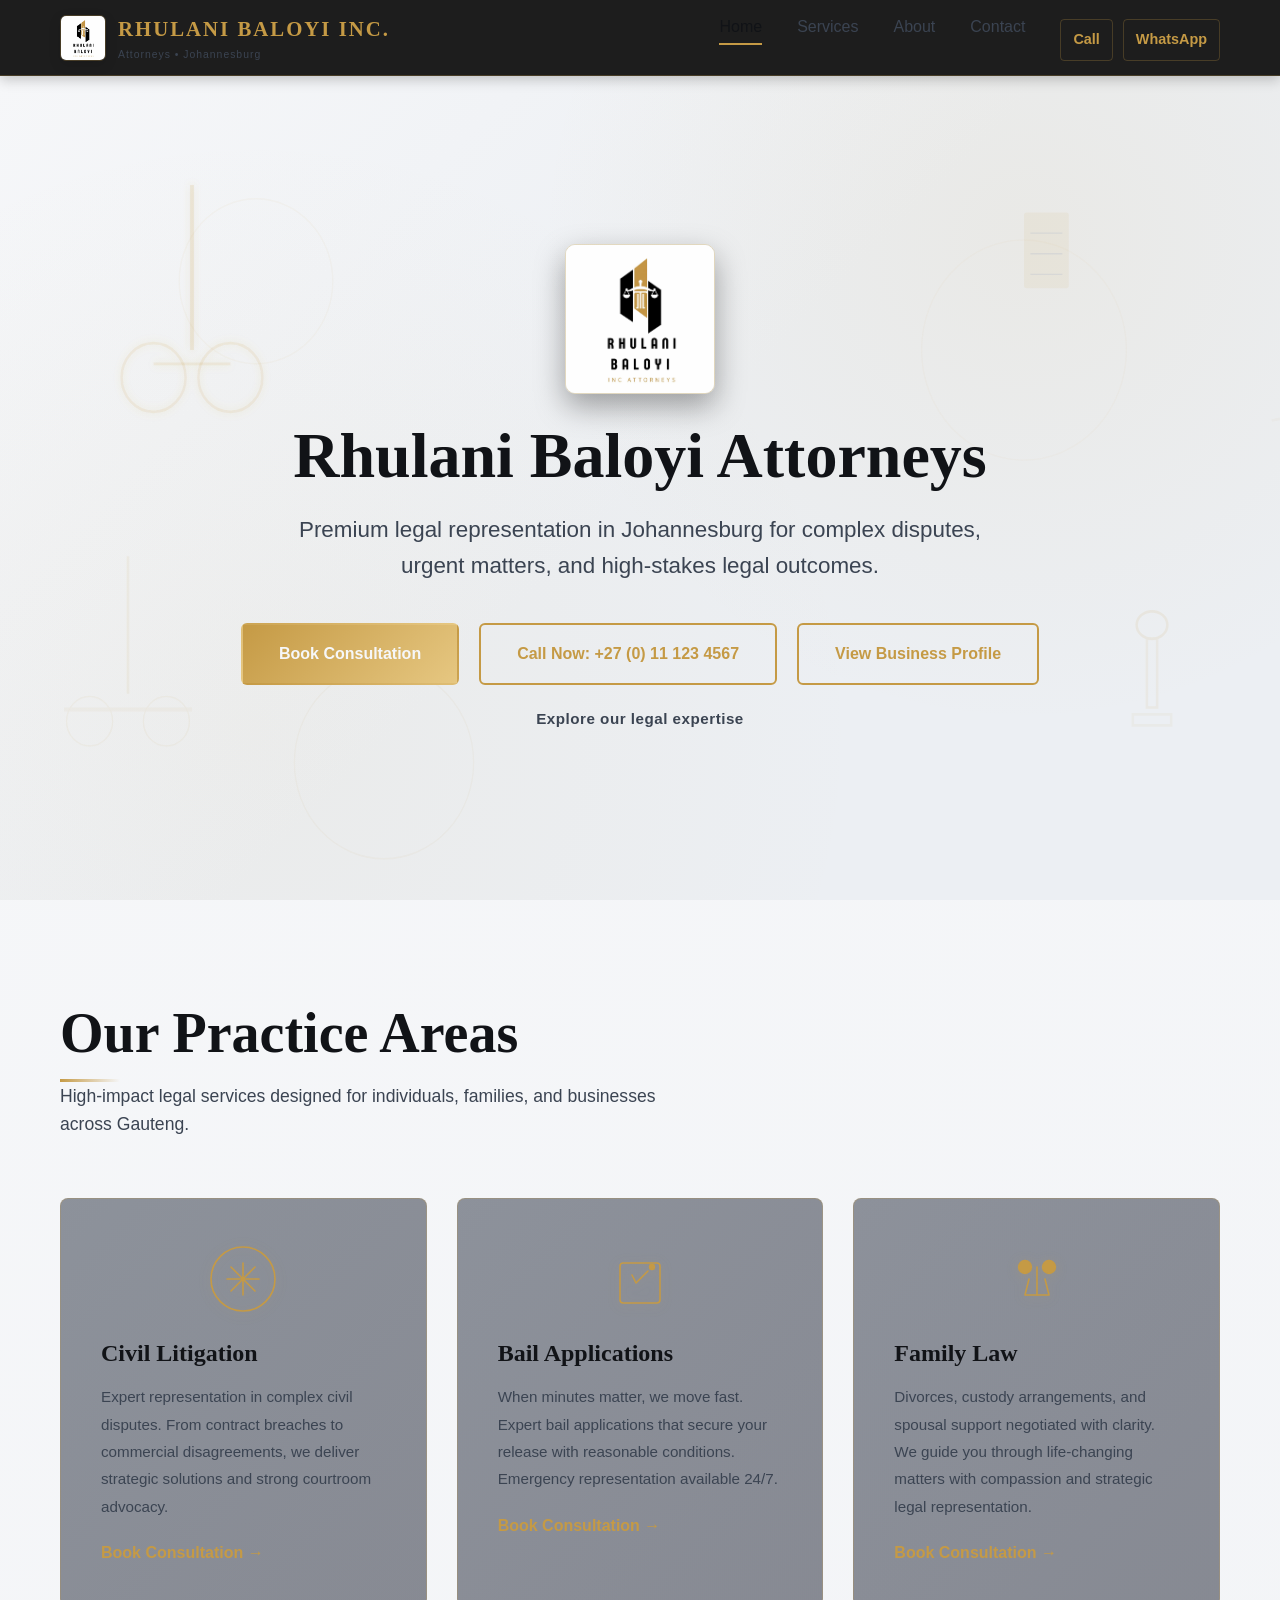
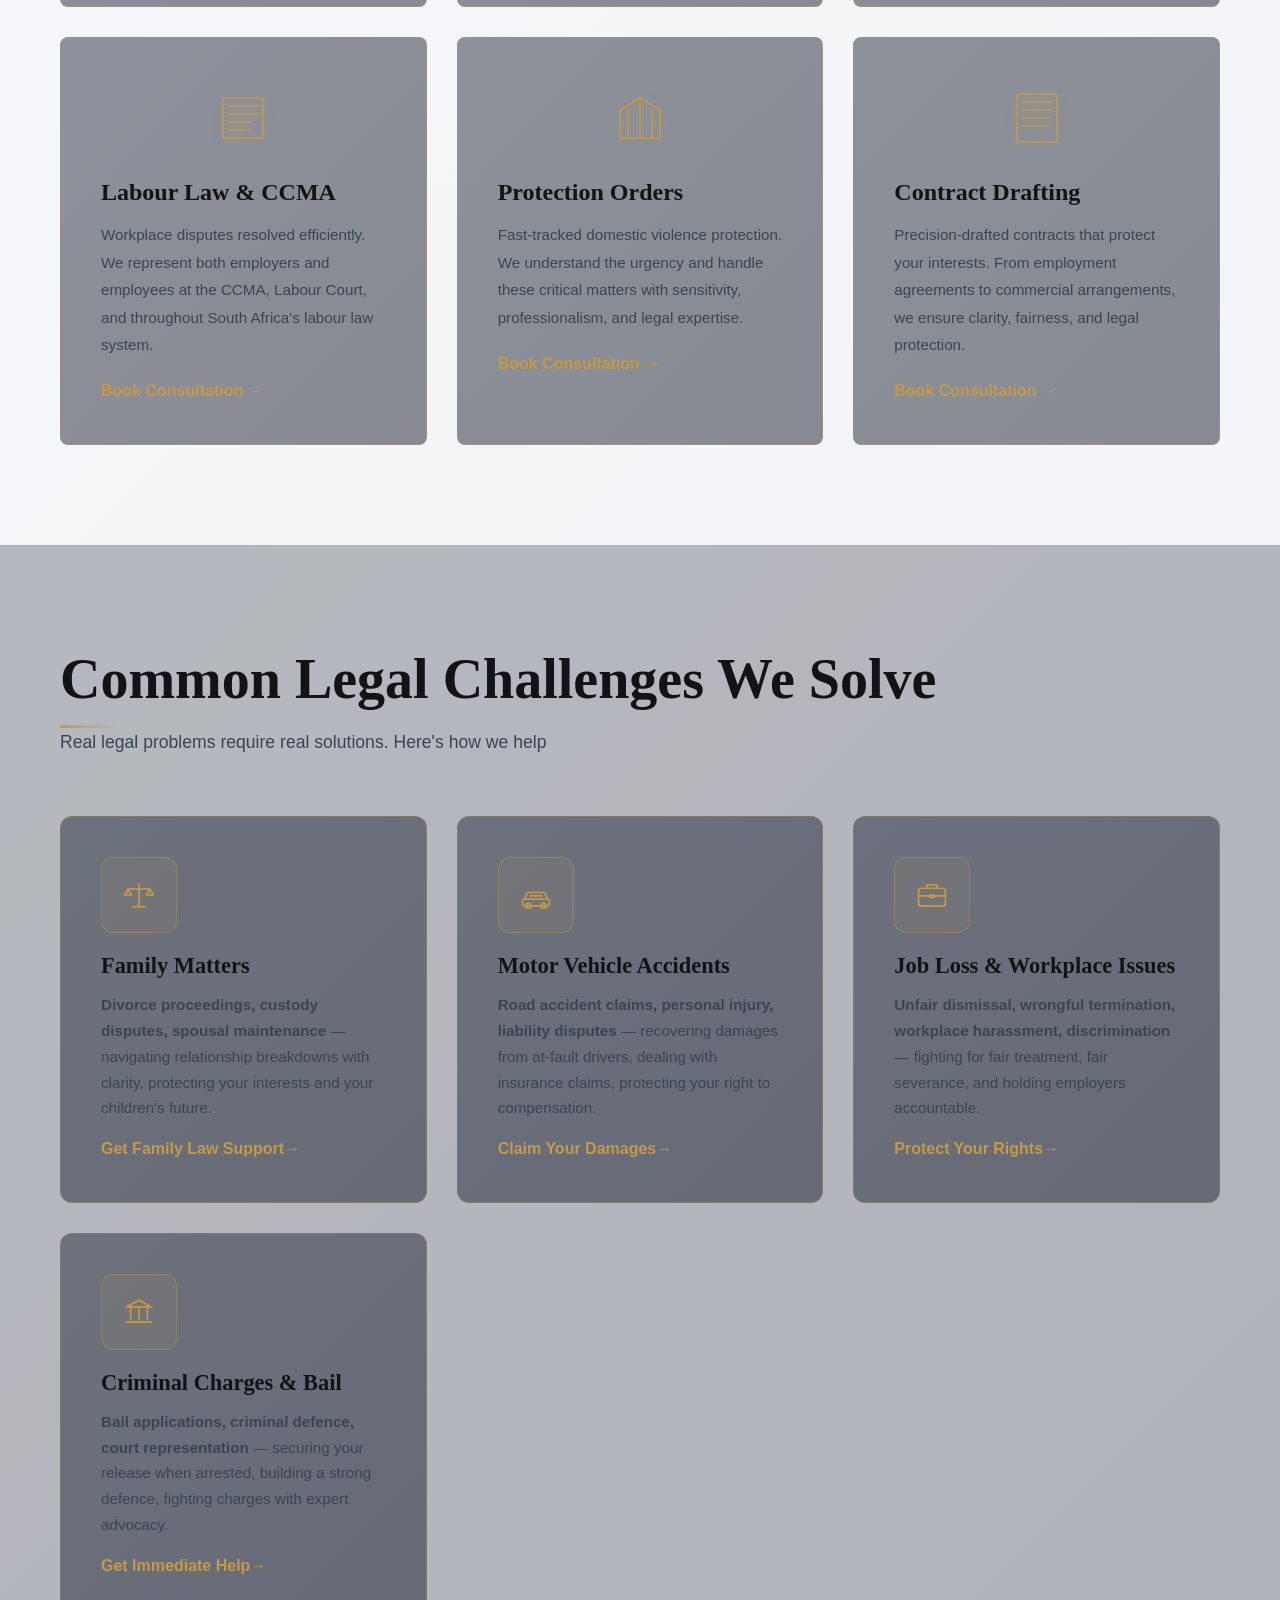
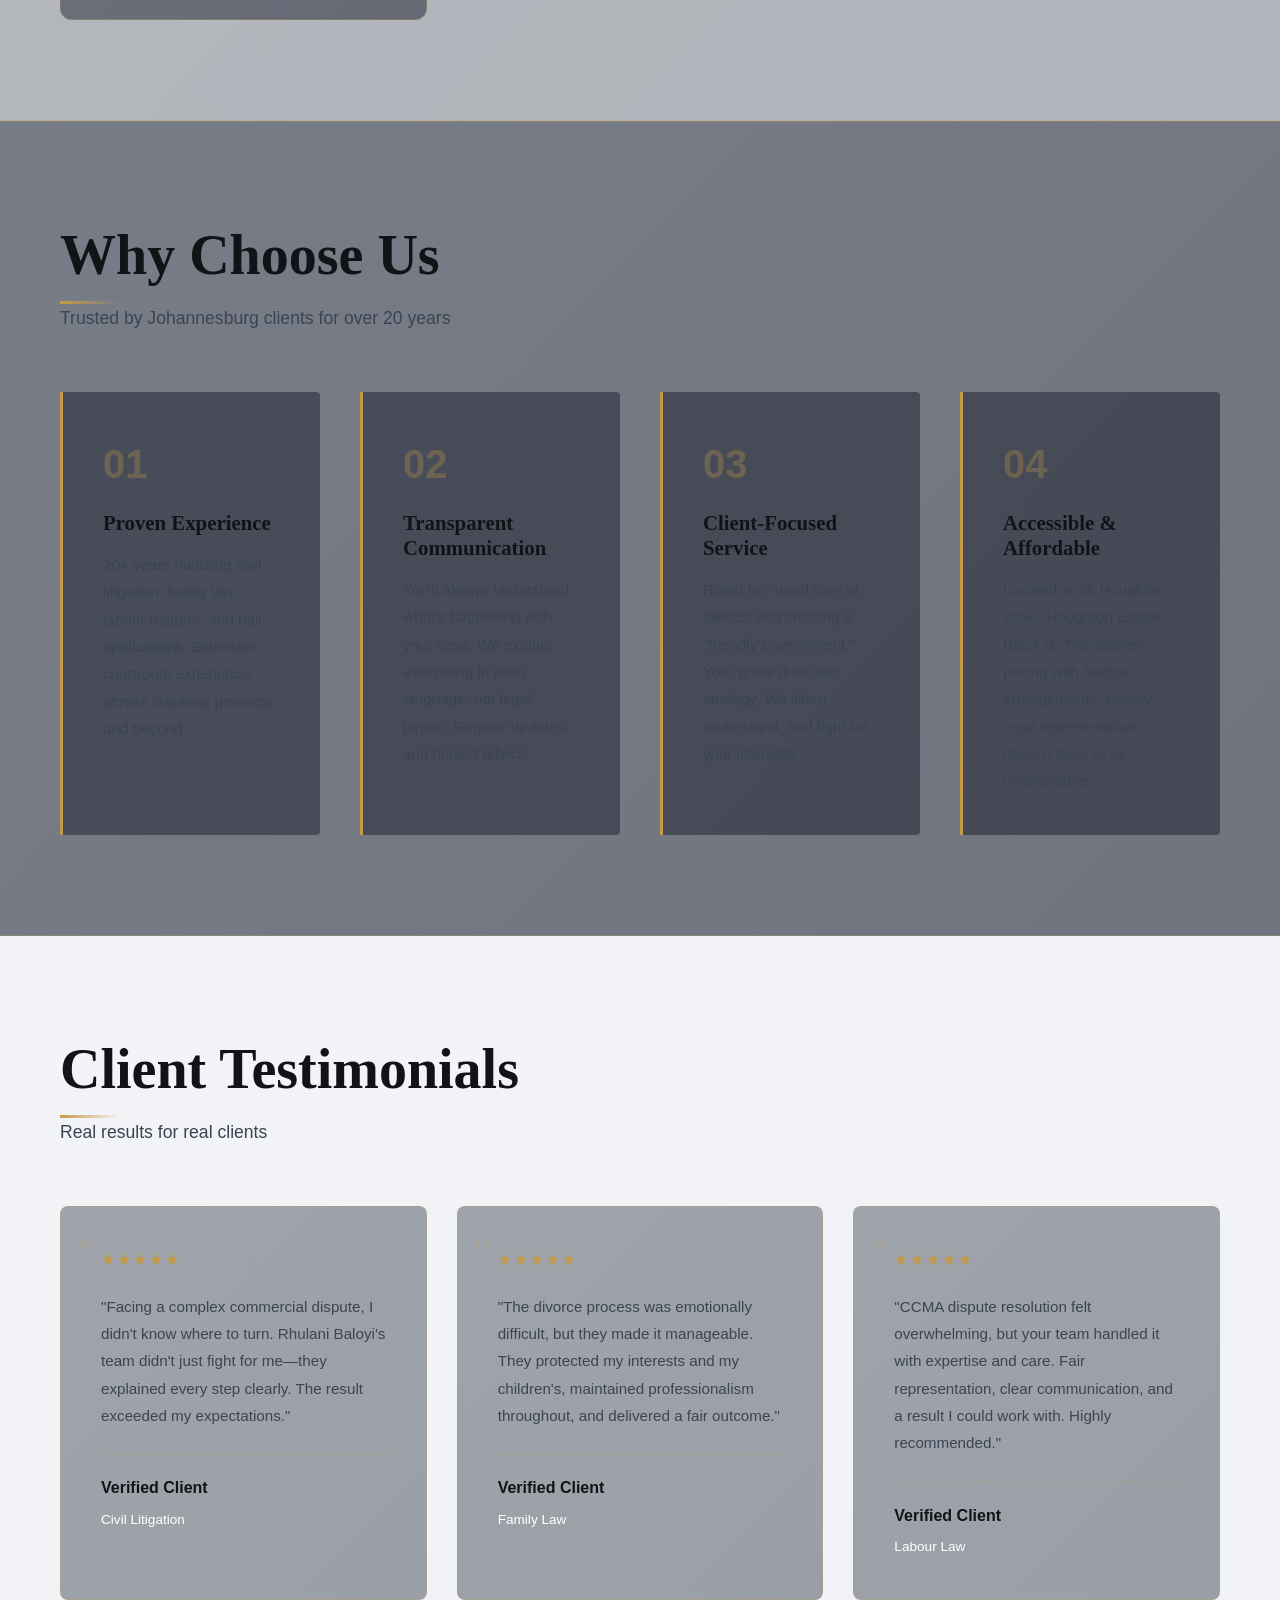
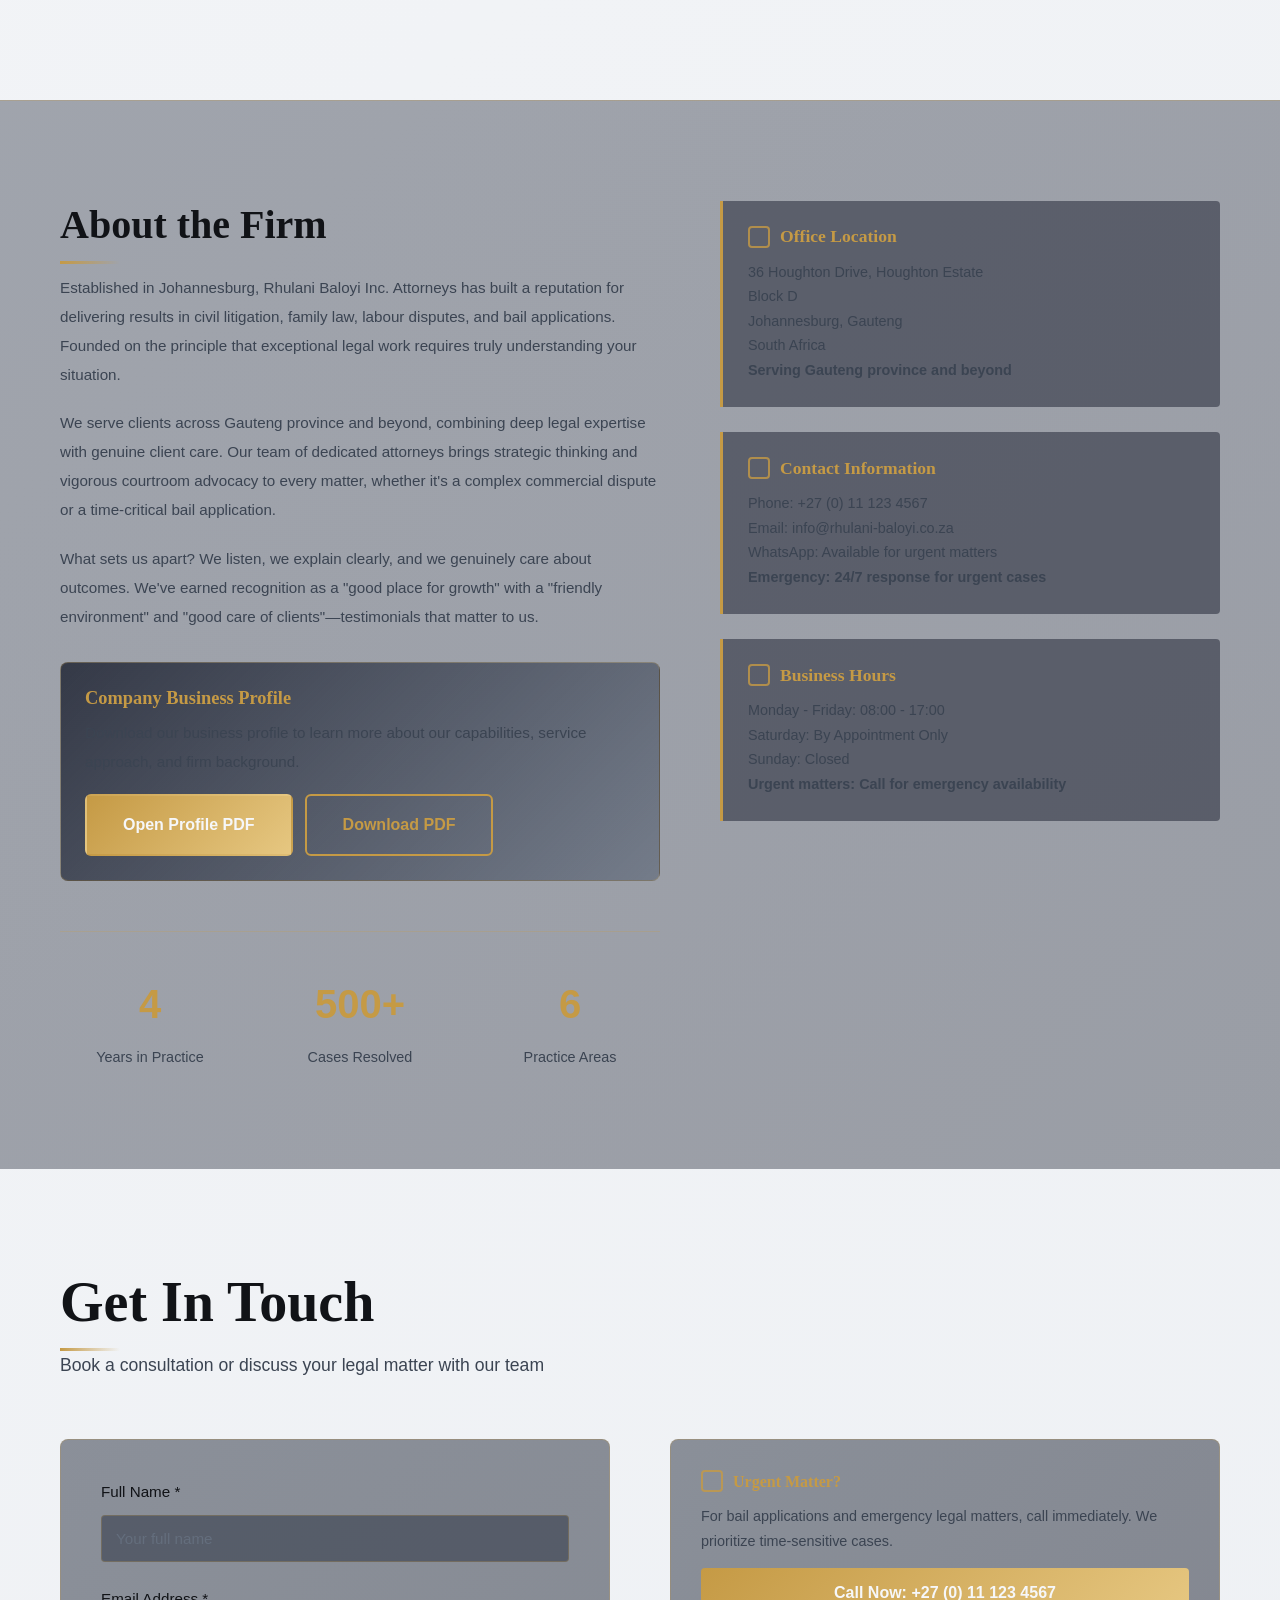
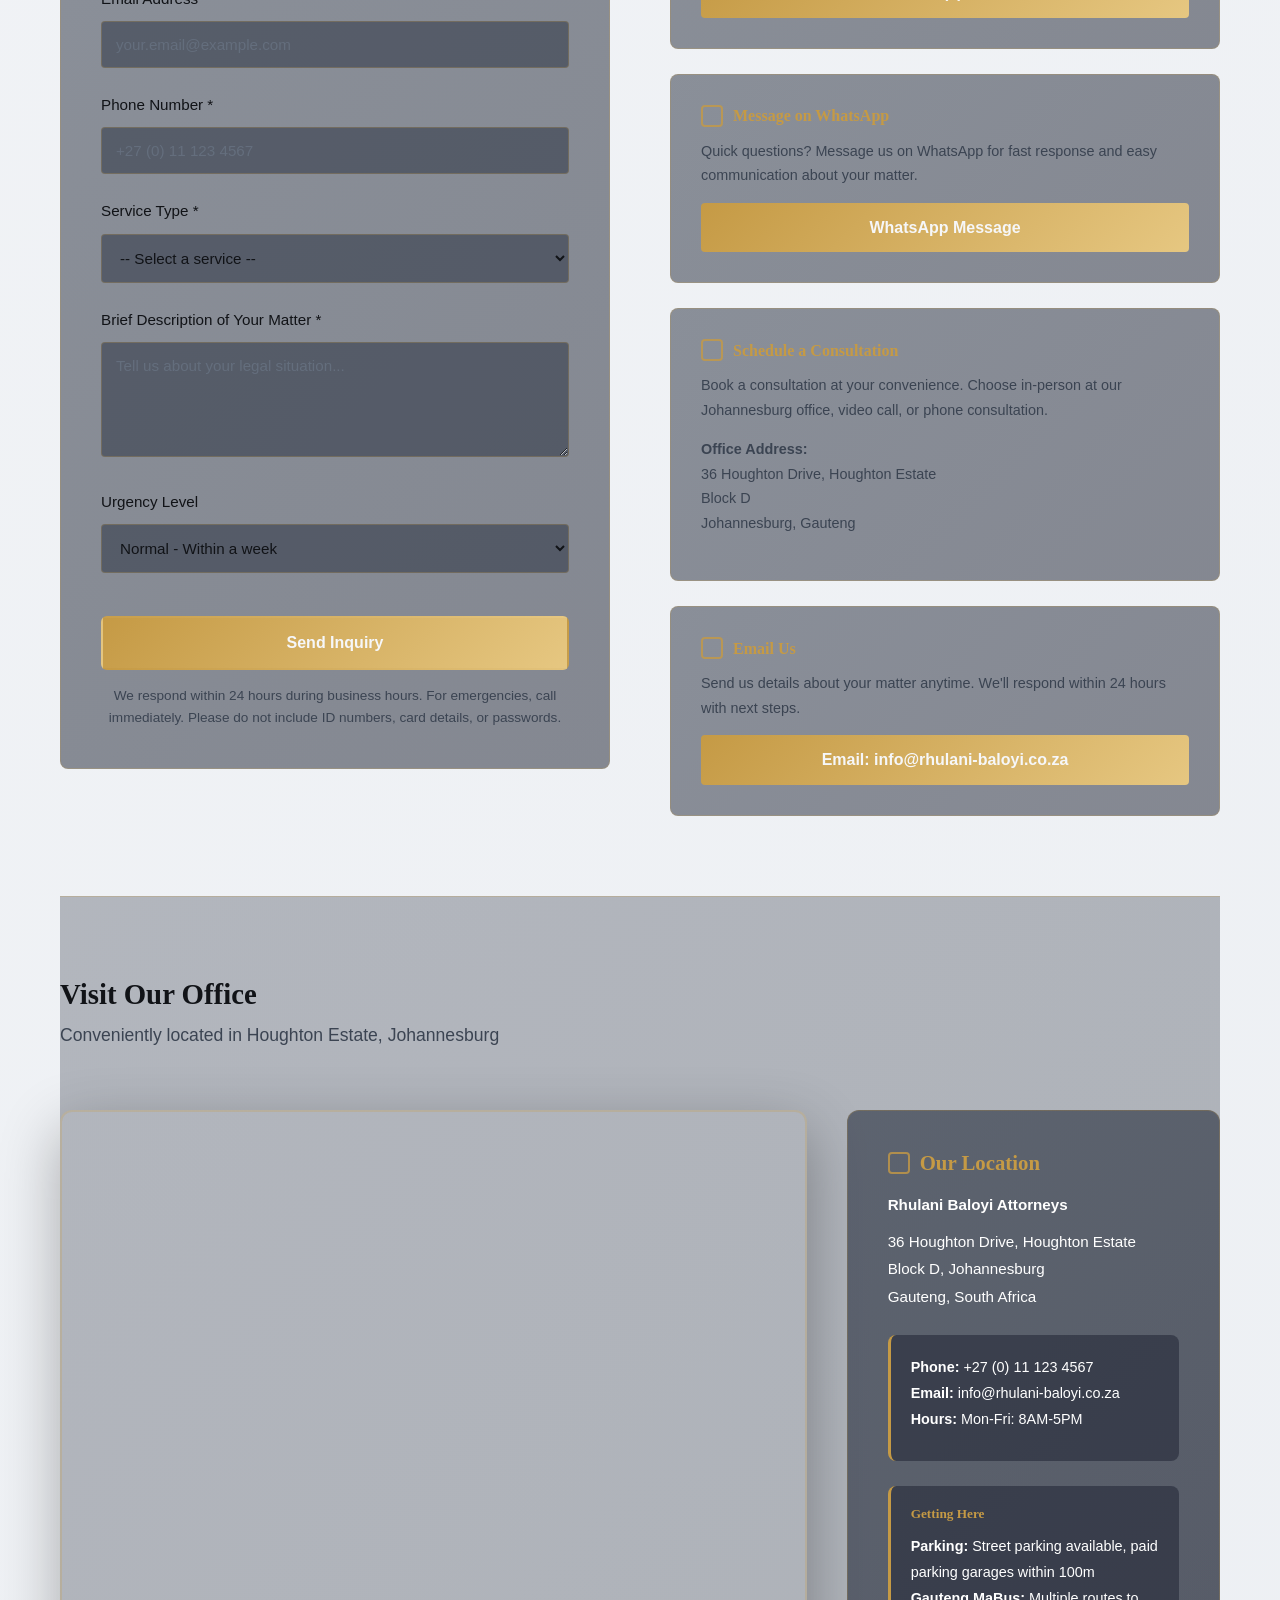
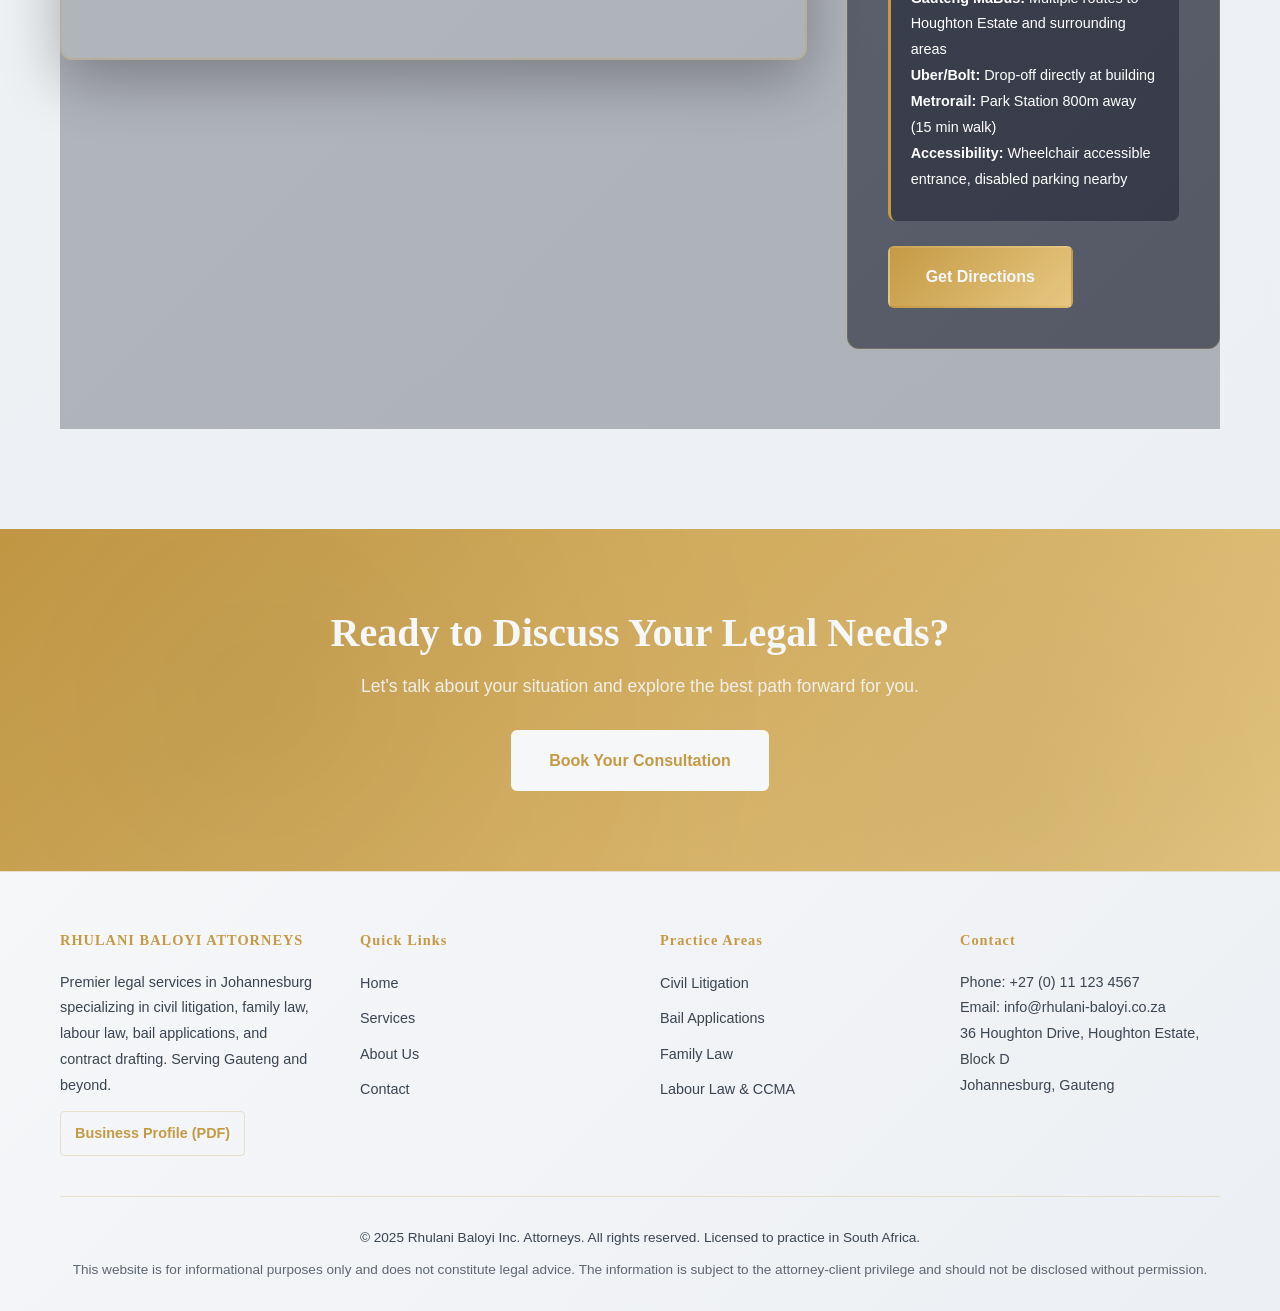
==== commit 681eb27a: "Add Turnstile captcha and enforce token submission Co-authored-by: Copilot <223556219+Copilot@users." ====
--- a/index.html
+++ b/index.html
@@ -6,7 +6,7 @@
     <meta name="description" content="Rhulani Baloyi Attorneys is a Johannesburg legal practice delivering premium, results-driven representation in civil litigation, bail applications, family law, labour law and protection orders.">
     <meta name="keywords" content="Rhulani Baloyi, attorneys, Johannesburg, civil litigation, bail applications, family law, labour law, CCMA, protection orders, divorces">
     <meta name="theme-color" content="#151515">
-    <meta http-equiv="Content-Security-Policy" content="default-src 'self'; script-src 'self'; style-src 'self' 'unsafe-inline' https://fonts.googleapis.com; img-src 'self' data: https:; font-src 'self' https://fonts.gstatic.com; connect-src 'self' https://formspree.io; frame-src https://www.google.com; object-src 'none'; base-uri 'self'; upgrade-insecure-requests">
+    <meta http-equiv="Content-Security-Policy" content="default-src 'self'; script-src 'self' https://challenges.cloudflare.com; style-src 'self' 'unsafe-inline' https://fonts.googleapis.com; img-src 'self' data: https:; font-src 'self' https://fonts.gstatic.com; connect-src 'self' https://formspree.io https://challenges.cloudflare.com; frame-src https://www.google.com https://challenges.cloudflare.com; object-src 'none'; base-uri 'self'; upgrade-insecure-requests">
     <meta http-equiv="X-Content-Type-Options" content="nosniff">
     <meta http-equiv="Referrer-Policy" content="strict-origin-when-cross-origin">
     <meta http-equiv="Permissions-Policy" content="camera=(), microphone=(), geolocation=()">
@@ -492,6 +492,10 @@
                             <input type="text" id="website" name="website" tabindex="-1" autocomplete="off">
                         </div>
 
+                        <div class="captcha-wrap">
+                            <div class="cf-turnstile" data-sitekey="REPLACE_WITH_TURNSTILE_SITE_KEY" data-theme="auto"></div>
+                        </div>
+
                         <button type="submit" class="cta-button primary full-width">Send Inquiry</button>
                         <p class="form-note">We respond within 24 hours during business hours. For emergencies, call immediately. Please do not include ID numbers, card details, or passwords.</p>
                     </form>
@@ -622,6 +626,7 @@
     <!-- Scroll to Top Button -->
     <button id="scrollToTop" class="scroll-to-top" aria-label="Scroll to top">↑</button>
 
+    <script src="https://challenges.cloudflare.com/turnstile/v0/api.js" async defer></script>
     <script src="script.js"></script>
 </body>
 </html>
--- a/styles.css
+++ b/styles.css
@@ -1197,6 +1197,12 @@
     width: 1px !important;
     height: 1px !important;
     overflow: hidden !important;
+}
+
+.captcha-wrap {
+    margin: 8px 0 18px;
+    display: flex;
+    justify-content: center;
 }
 
 .form-note {
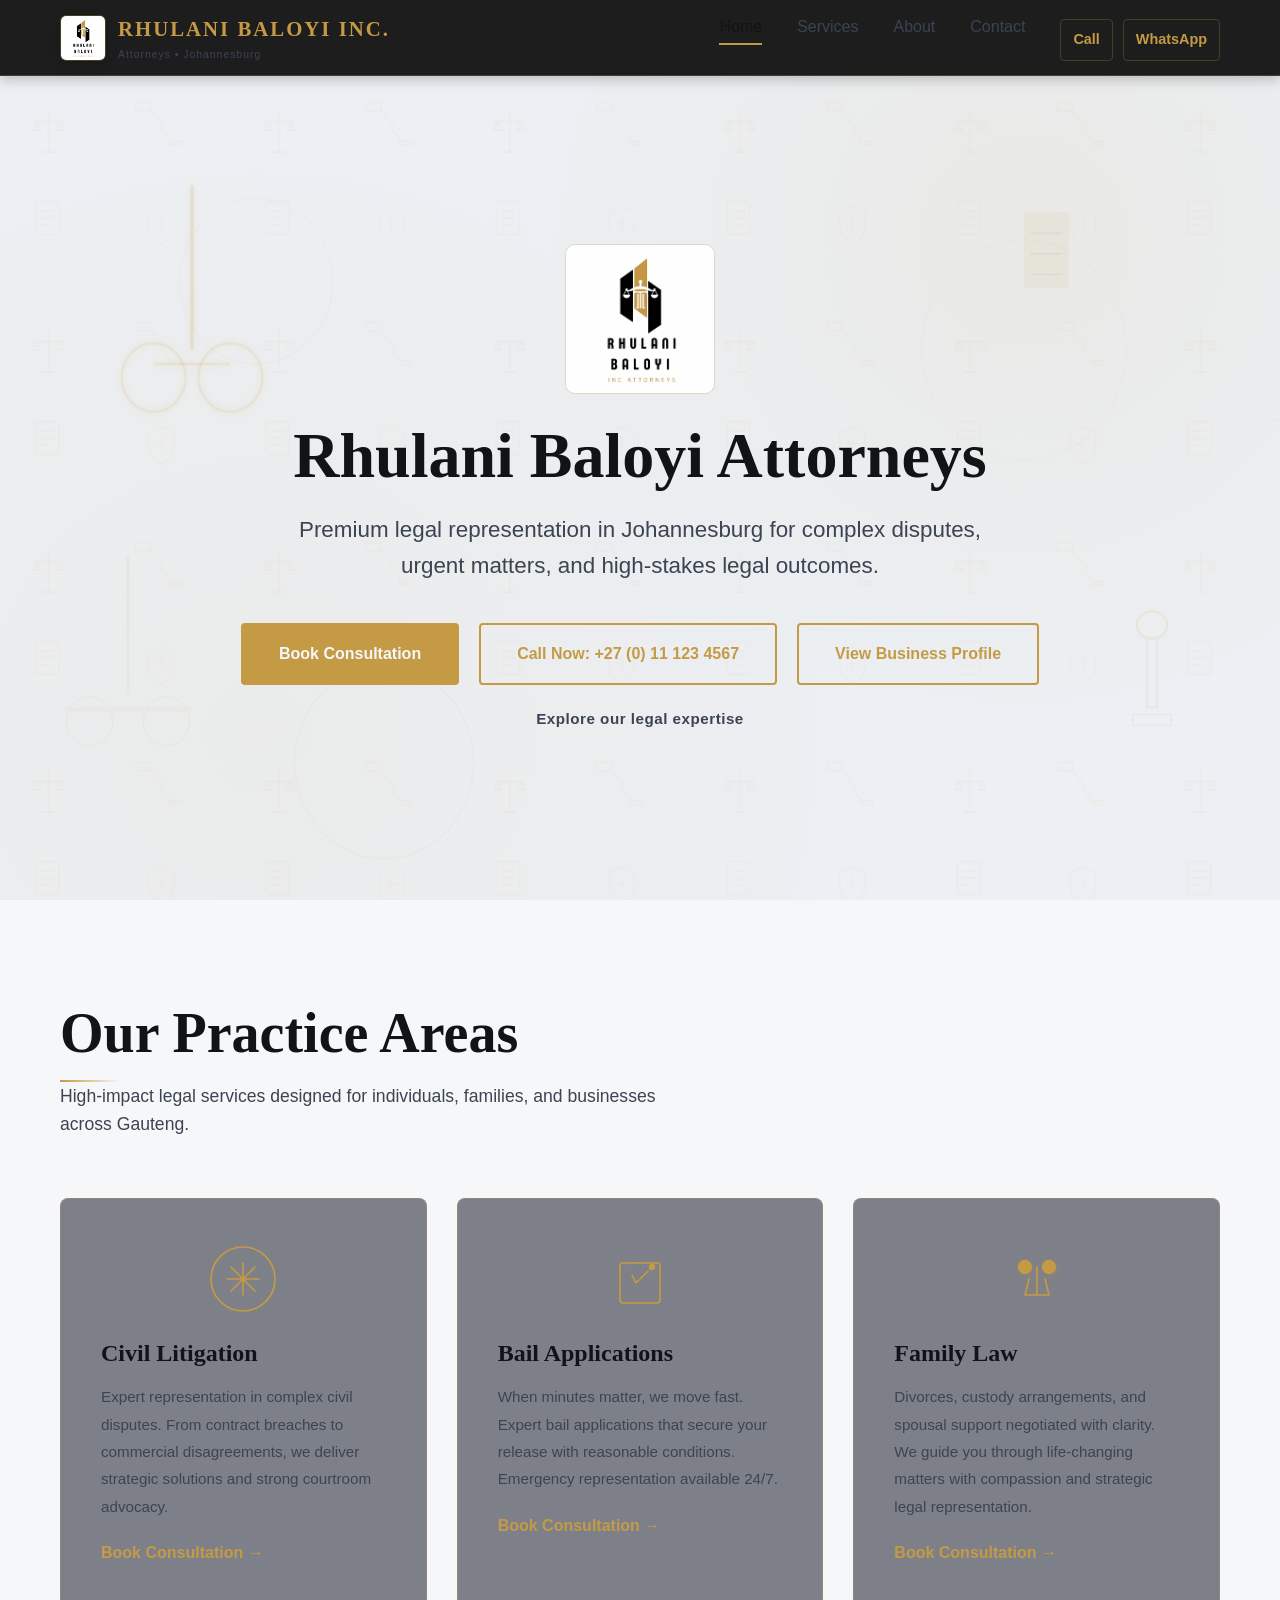
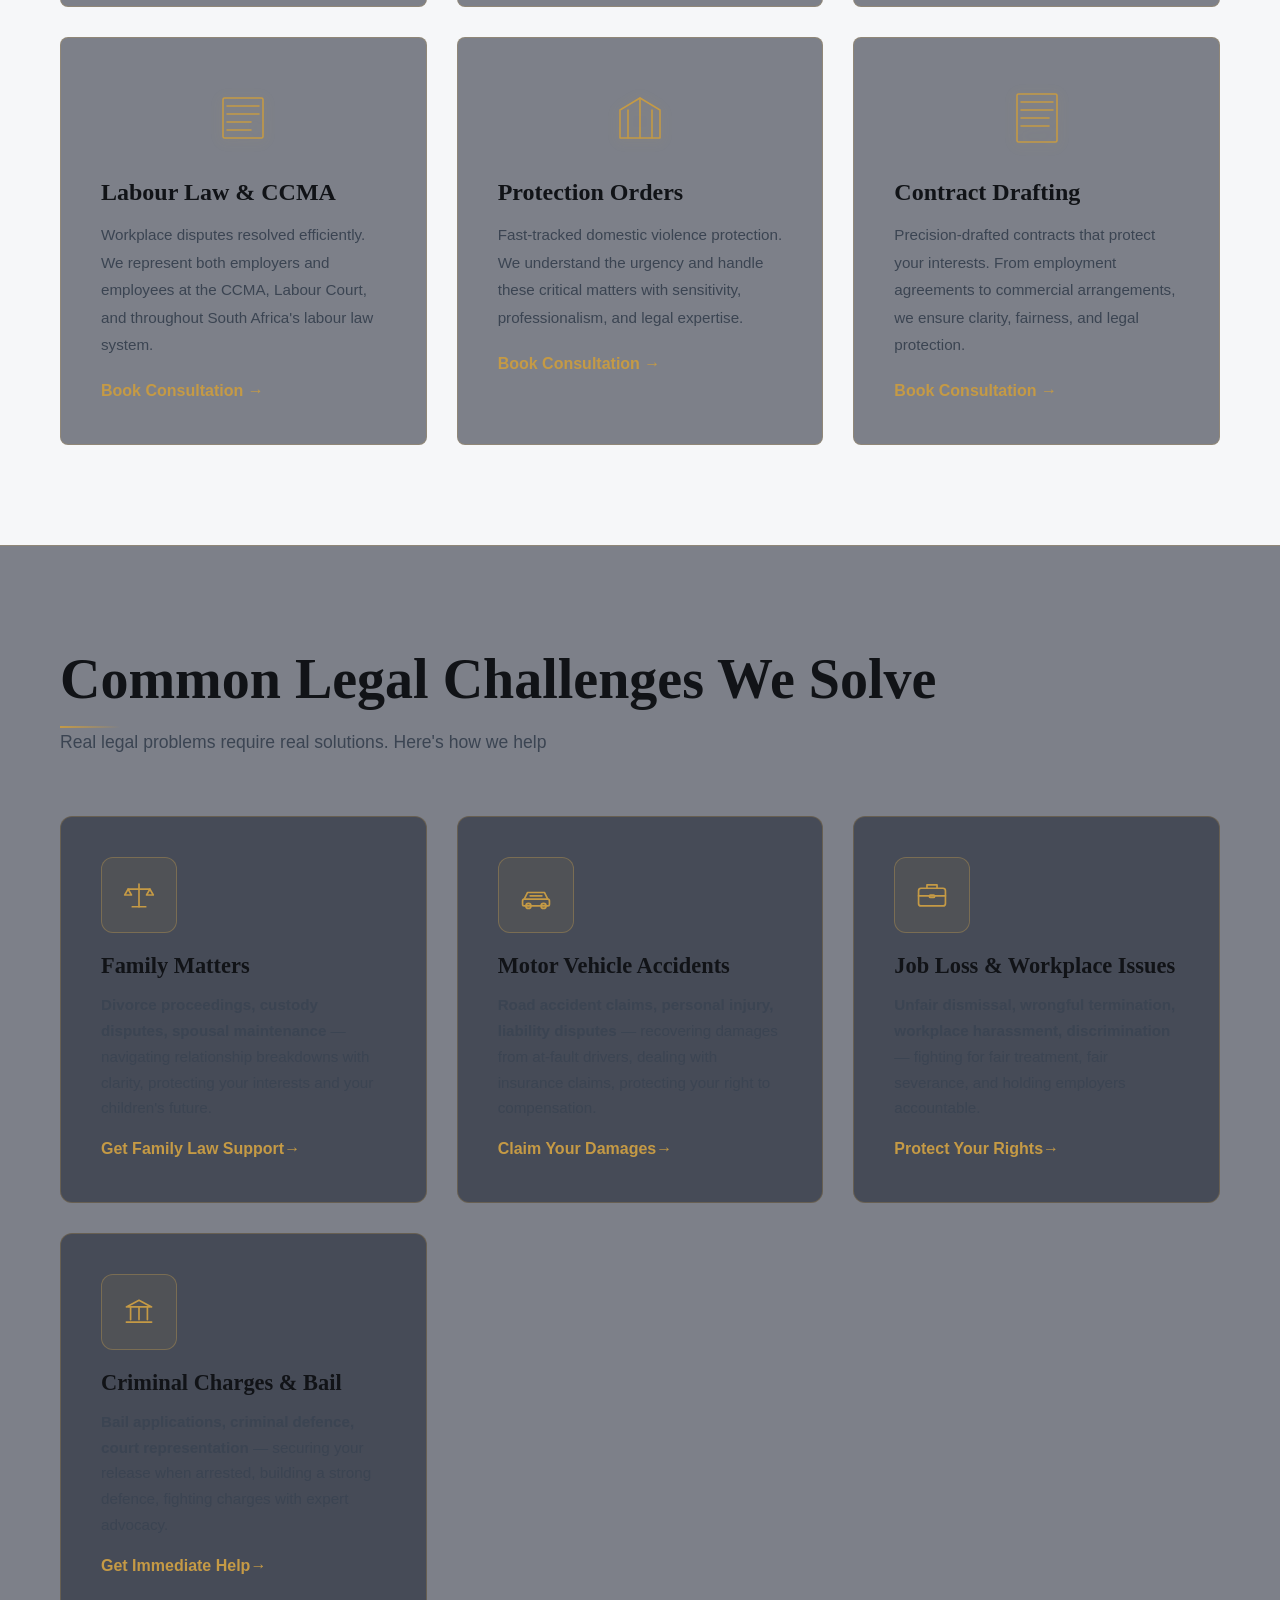
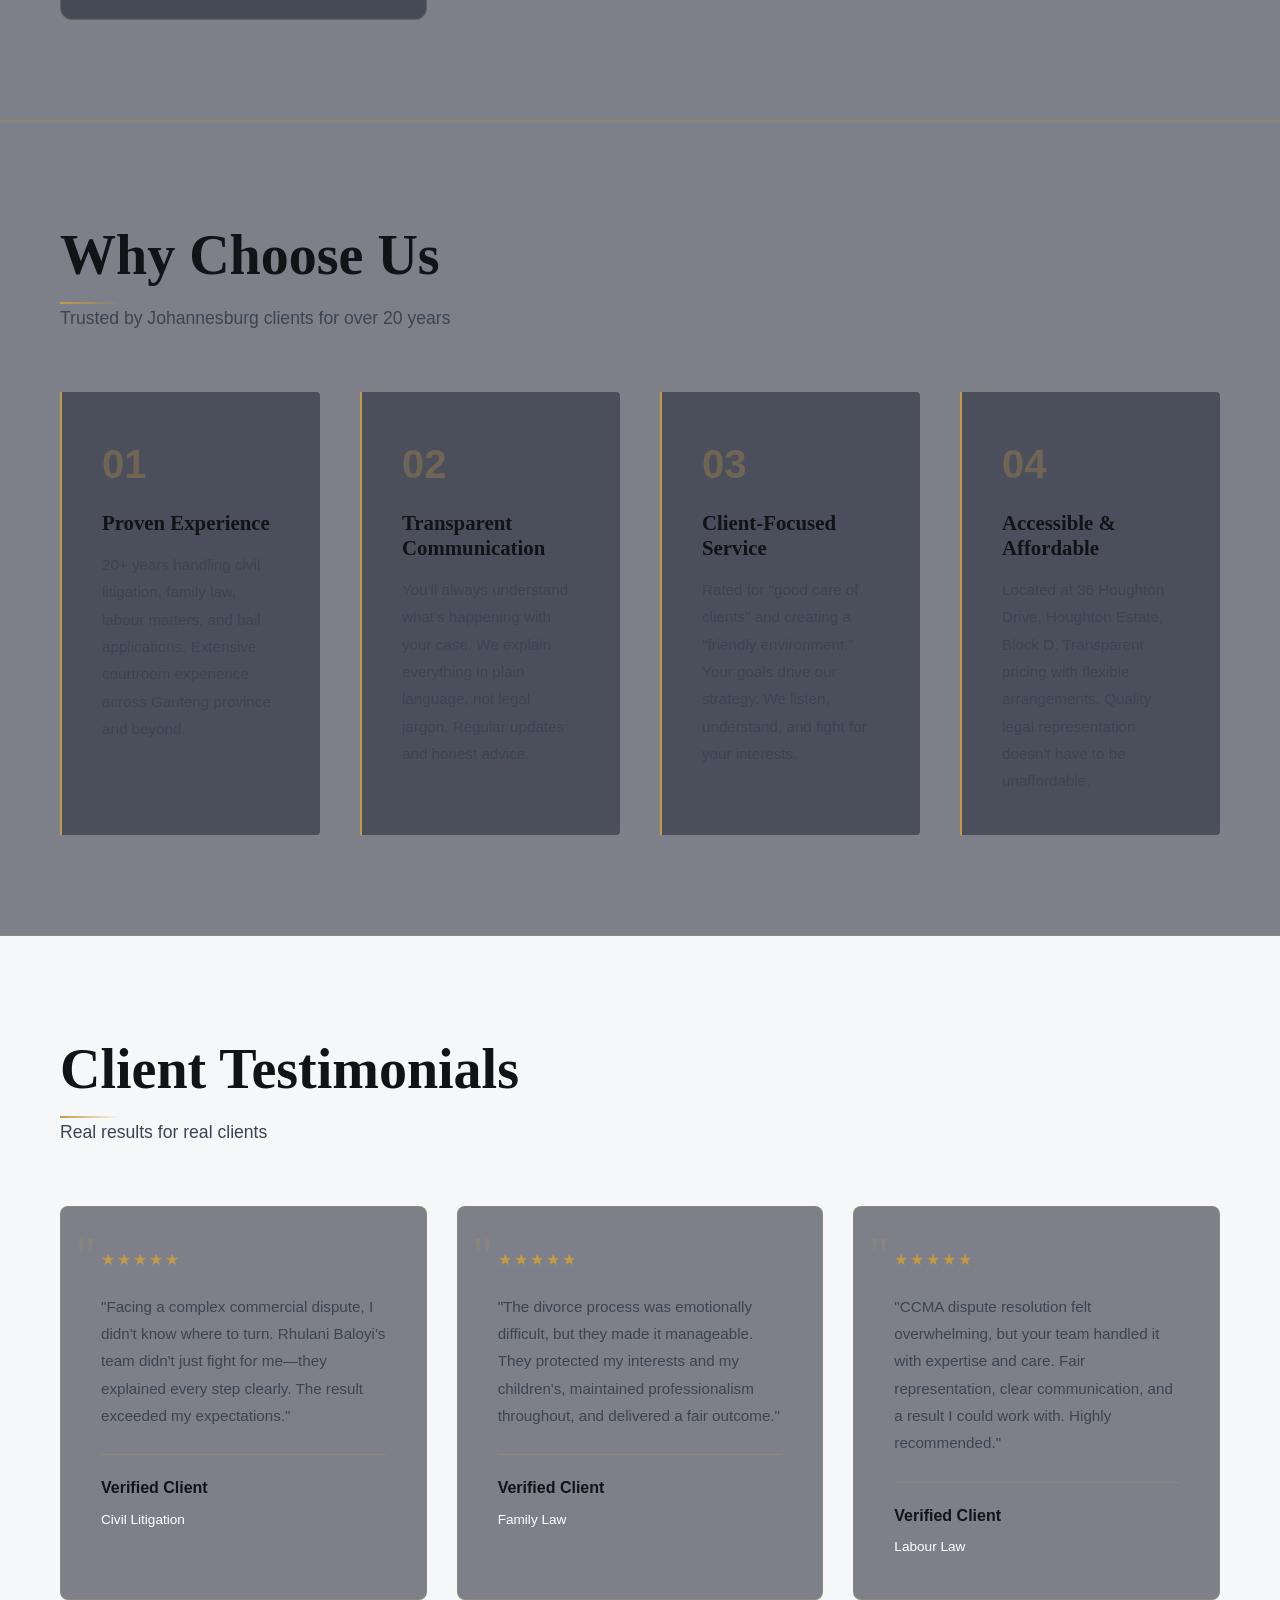
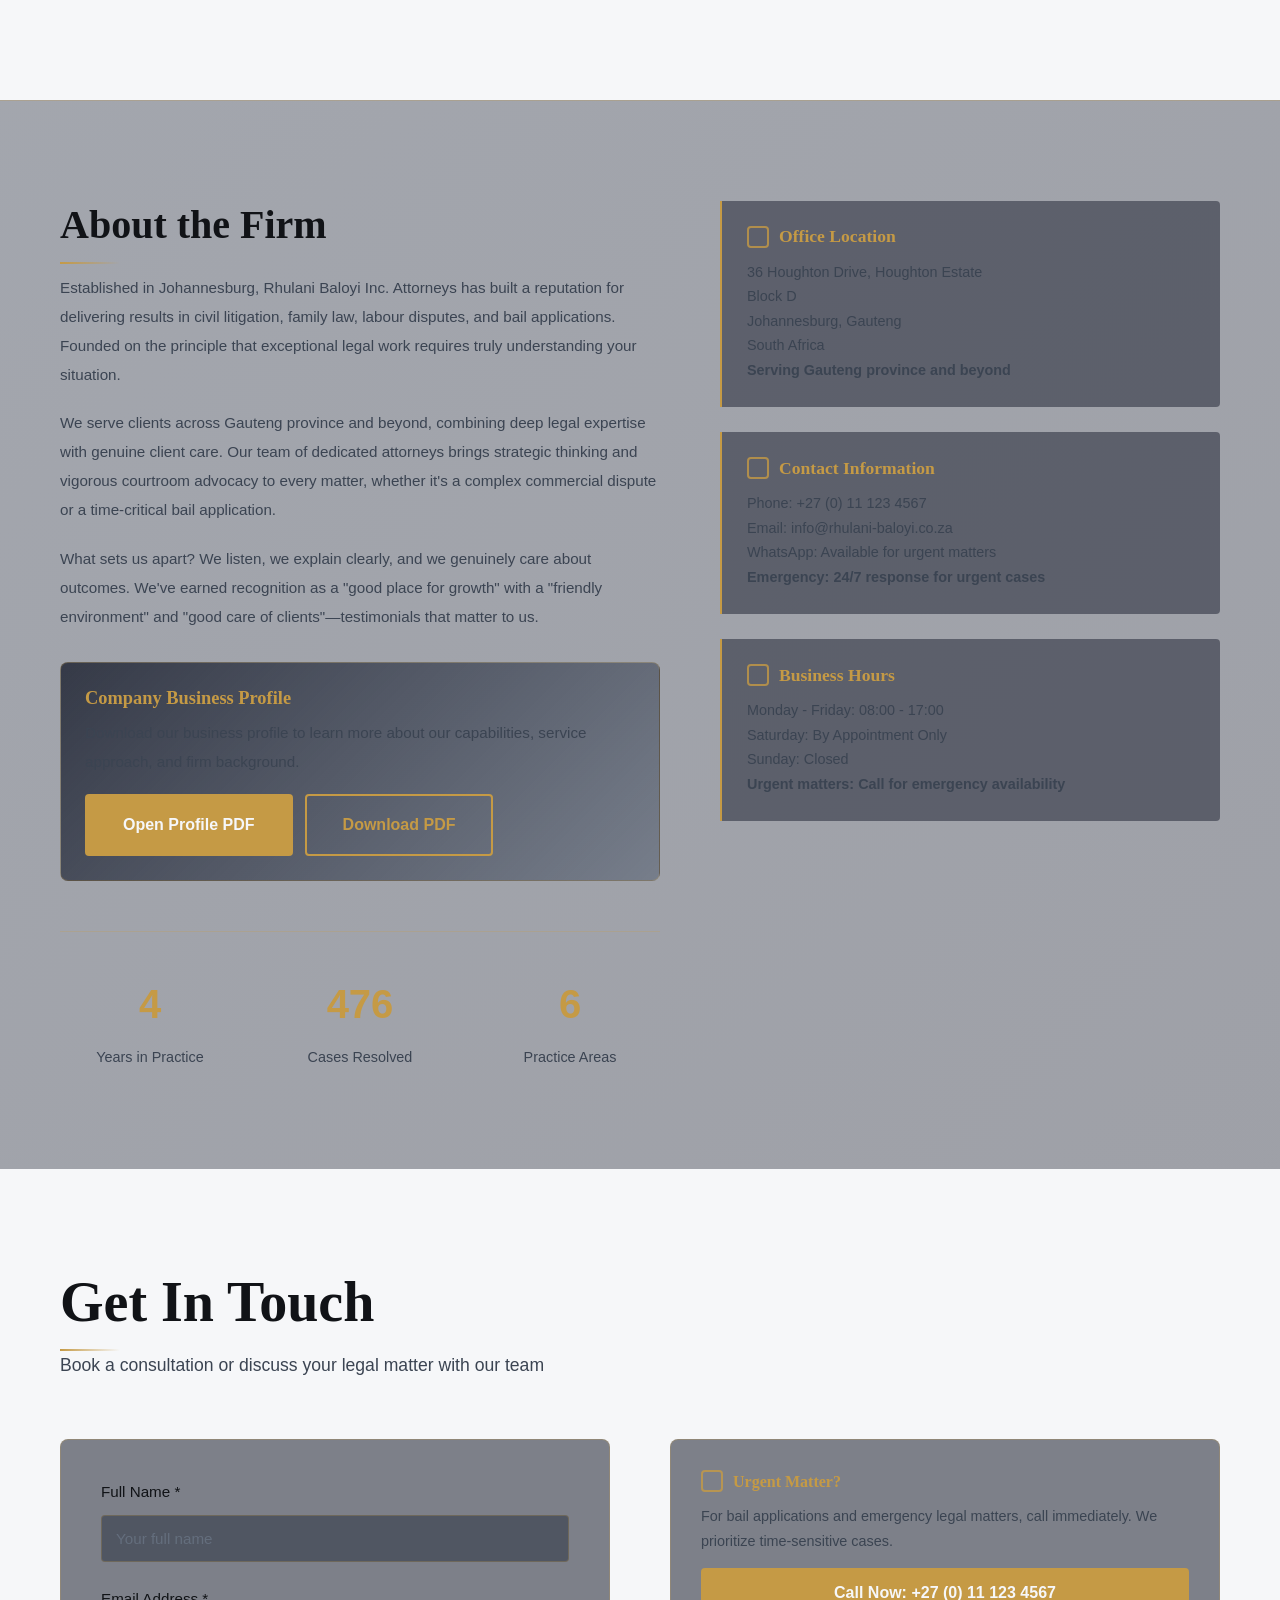
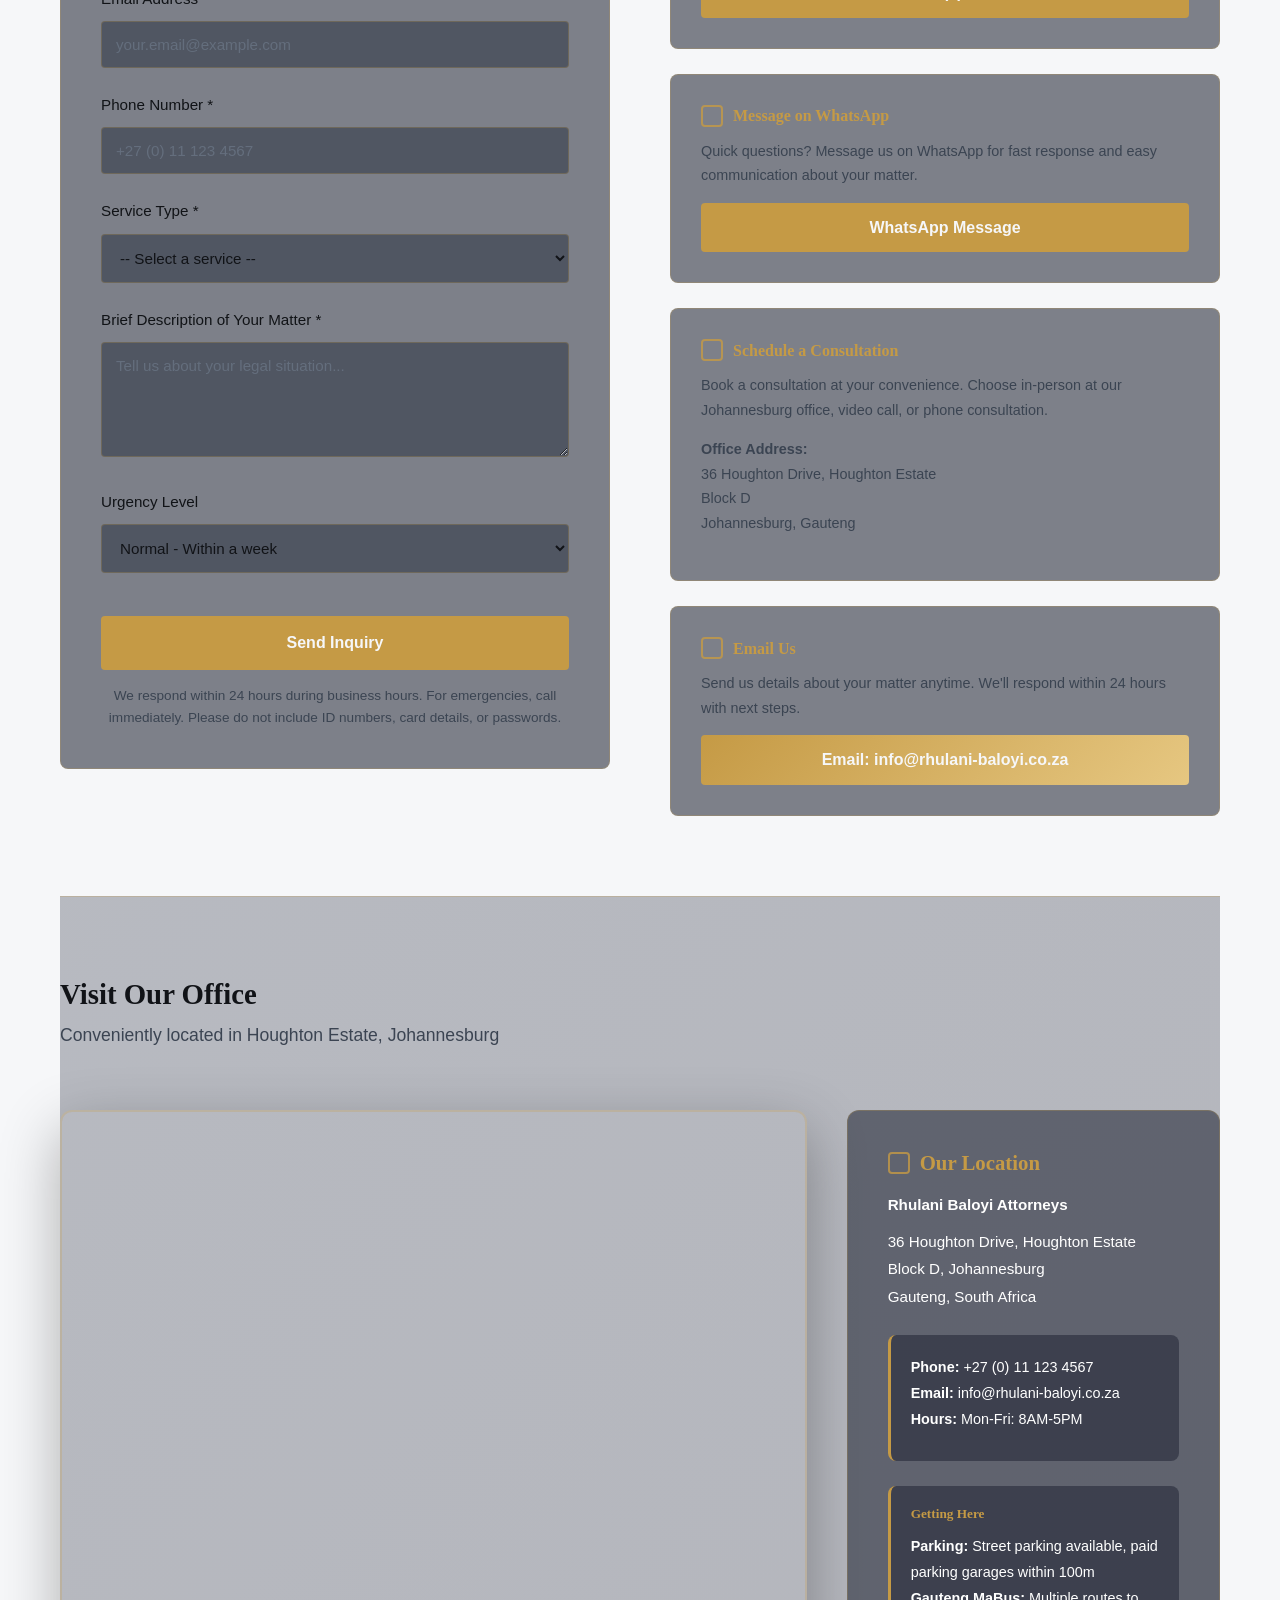
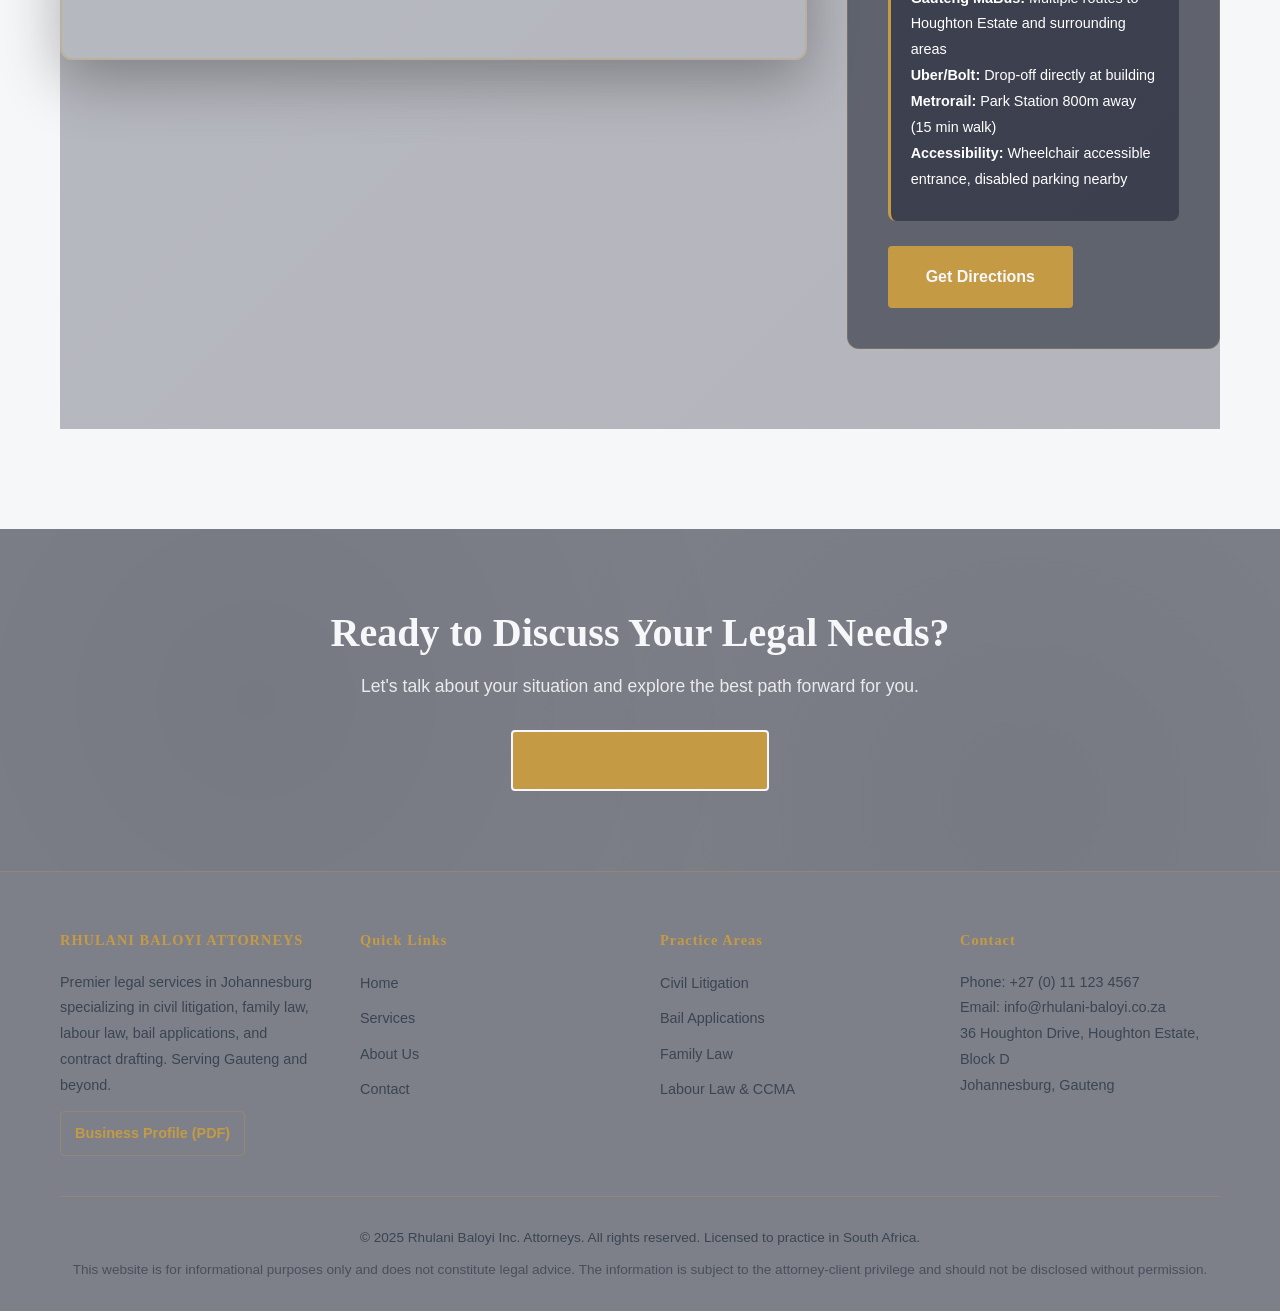
==== commit aa4e37cc: "Add legal doodle motion background to hero Co-authored-by: Copilot <223556219+Copilot@users.noreply." ====
--- a/index.html
+++ b/index.html
@@ -51,6 +51,41 @@
     <!-- Hero Section -->
     <section id="home" class="hero">
         <div class="hero-overlay"></div>
+        <svg class="hero-doodle-layer" viewBox="0 0 1000 600" xmlns="http://www.w3.org/2000/svg" preserveAspectRatio="none" aria-hidden="true">
+            <defs>
+                <pattern id="legalDoodlePattern" x="0" y="0" width="180" height="160" patternUnits="userSpaceOnUse">
+                    <!-- Scale icon -->
+                    <g transform="translate(26 26)" stroke="#d8b45a" stroke-width="1.4" fill="none" opacity="0.24" stroke-linecap="round" stroke-linejoin="round">
+                        <line x1="12" y1="0" x2="12" y2="30"/>
+                        <line x1="0" y1="8" x2="24" y2="8"/>
+                        <path d="M 3 8 L 0 14 H 6 Z"/>
+                        <path d="M 21 8 L 18 14 H 24 Z"/>
+                        <line x1="7" y1="30" x2="17" y2="30"/>
+                    </g>
+                    <!-- Gavel icon -->
+                    <g transform="translate(106 20)" stroke="#d8b45a" stroke-width="1.4" fill="none" opacity="0.22" stroke-linecap="round" stroke-linejoin="round">
+                        <rect x="0" y="0" width="12" height="6" rx="1"/>
+                        <line x1="12" y1="6" x2="22" y2="18"/>
+                        <line x1="20" y1="20" x2="30" y2="30"/>
+                        <rect x="26" y="28" width="10" height="3" rx="1"/>
+                    </g>
+                    <!-- Document icon -->
+                    <g transform="translate(28 92)" stroke="#d8b45a" stroke-width="1.3" fill="none" opacity="0.22" stroke-linecap="round" stroke-linejoin="round">
+                        <rect x="0" y="0" width="18" height="24" rx="1.5"/>
+                        <line x1="4" y1="7" x2="14" y2="7"/>
+                        <line x1="4" y1="12" x2="14" y2="12"/>
+                        <line x1="4" y1="17" x2="12" y2="17"/>
+                    </g>
+                    <!-- Shield icon -->
+                    <g transform="translate(116 96)" stroke="#d8b45a" stroke-width="1.3" fill="none" opacity="0.2" stroke-linecap="round" stroke-linejoin="round">
+                        <path d="M 10 0 L 20 4 V 13 C 20 19 16 24 10 27 C 4 24 0 19 0 13 V 4 Z"/>
+                        <line x1="10" y1="7" x2="10" y2="17"/>
+                        <line x1="6" y1="12" x2="14" y2="12"/>
+                    </g>
+                </pattern>
+            </defs>
+            <rect class="hero-doodle-fill" width="1000" height="600" fill="url(#legalDoodlePattern)"/>
+        </svg>
         <svg class="hero-animated-bg" viewBox="0 0 1000 600" xmlns="http://www.w3.org/2000/svg" preserveAspectRatio="none">
             <defs>
                 <filter id="glow">
--- a/styles.css
+++ b/styles.css
@@ -464,6 +464,32 @@
     width: 100%;
     height: 100%;
     z-index: 1;
+}
+
+.hero-doodle-layer {
+    position: absolute;
+    inset: 0;
+    width: 100%;
+    height: 100%;
+    z-index: 1;
+    opacity: 0.26;
+    pointer-events: none;
+    animation: doodleDrift 34s linear infinite;
+}
+
+.hero-doodle-fill {
+    animation: doodlePulse 9s ease-in-out infinite;
+}
+
+@keyframes doodleDrift {
+    0% { transform: translate3d(0, 0, 0); }
+    50% { transform: translate3d(-18px, -10px, 0); }
+    100% { transform: translate3d(0, 0, 0); }
+}
+
+@keyframes doodlePulse {
+    0%, 100% { opacity: 0.78; }
+    50% { opacity: 1; }
 }
 
 .scales-animated {
@@ -1552,7 +1578,8 @@
         scroll-behavior: auto;
     }
 
-    .hero-animated-bg {
+    .hero-animated-bg,
+    .hero-doodle-layer {
         opacity: 0.45;
     }
 
@@ -1589,6 +1616,11 @@
 
     html {
         scroll-behavior: auto;
+    }
+
+    .hero-doodle-layer,
+    .hero-doodle-fill {
+        animation: none !important;
     }
 }
 
@@ -2092,3 +2124,80 @@
         height: 260px;
     }
 }
+
+/* ============================================
+   MINIMAL BRAND OVERRIDE
+   ============================================ */
+
+.hero-logo {
+    box-shadow: none;
+}
+
+.cta-button {
+    border-radius: 4px;
+}
+
+.service-card,
+.scenario-card,
+.testimonial-item,
+.contact-form,
+.quick-contact-card,
+.map-info {
+    background: rgba(26, 31, 46, 0.55);
+    border: 1px solid var(--border-color);
+    box-shadow: none;
+}
+
+.why-item,
+.info-box {
+    background: rgba(26, 31, 46, 0.5);
+    border-left: 2px solid var(--accent-gold);
+    box-shadow: none;
+}
+
+.service-card:hover,
+.scenario-card:hover,
+.why-item:hover,
+.testimonial-item:hover,
+.quick-contact-card:hover,
+.info-box:hover {
+    transform: translateY(-4px);
+    box-shadow: none;
+    background: rgba(26, 31, 46, 0.65);
+    border-color: rgba(216, 180, 90, 0.45);
+}
+
+.section-title::after {
+    height: 2px;
+}
+
+body {
+    background: var(--primary-dark);
+}
+
+.hero {
+    background: var(--secondary-dark);
+}
+
+.case-scenarios,
+.why-choose-us,
+.location-map,
+.cta-banner,
+.footer {
+    background: rgba(26, 31, 46, 0.55);
+}
+
+.cta-button.primary,
+.contact-phone,
+.contact-whatsapp,
+.contact-booking,
+.scroll-to-top {
+    background: var(--accent-gold);
+}
+
+.cta-button.primary:hover,
+.contact-phone:hover,
+.contact-whatsapp:hover,
+.contact-booking:hover {
+    background: var(--accent-light);
+}
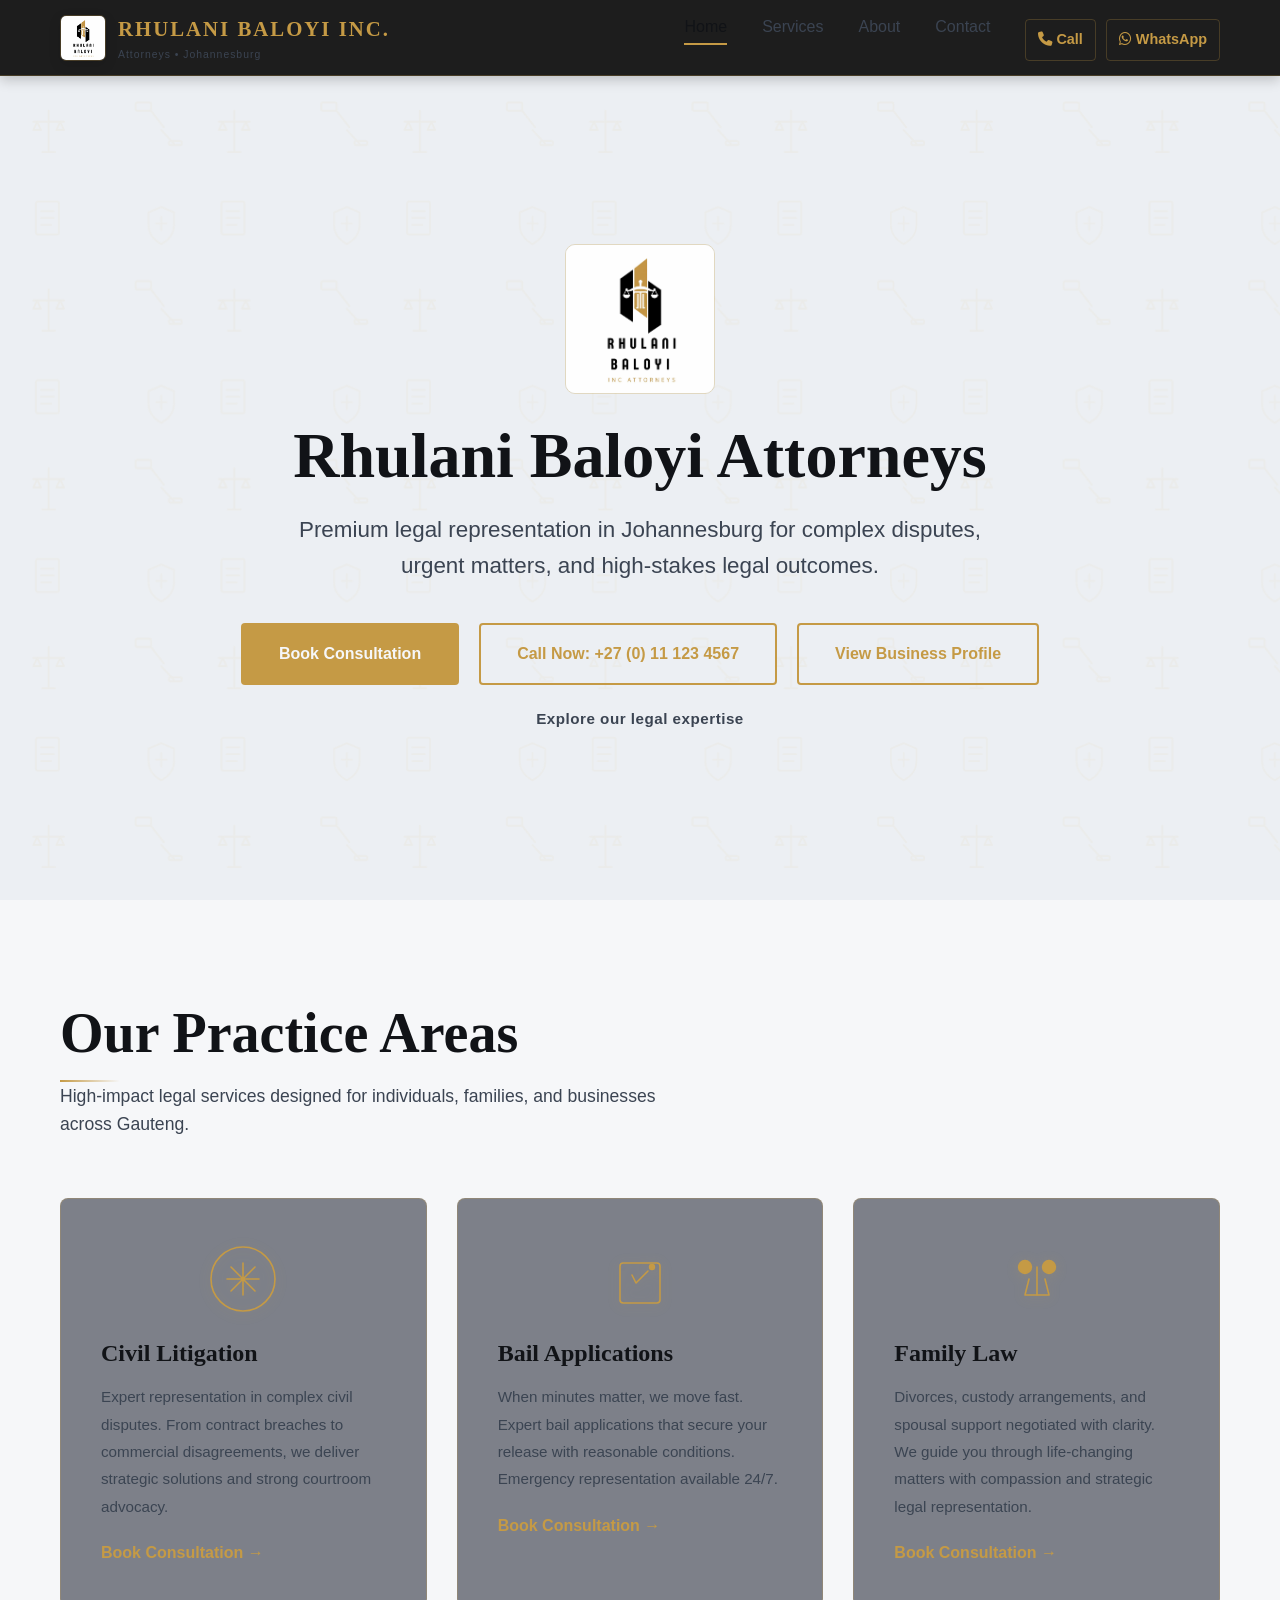
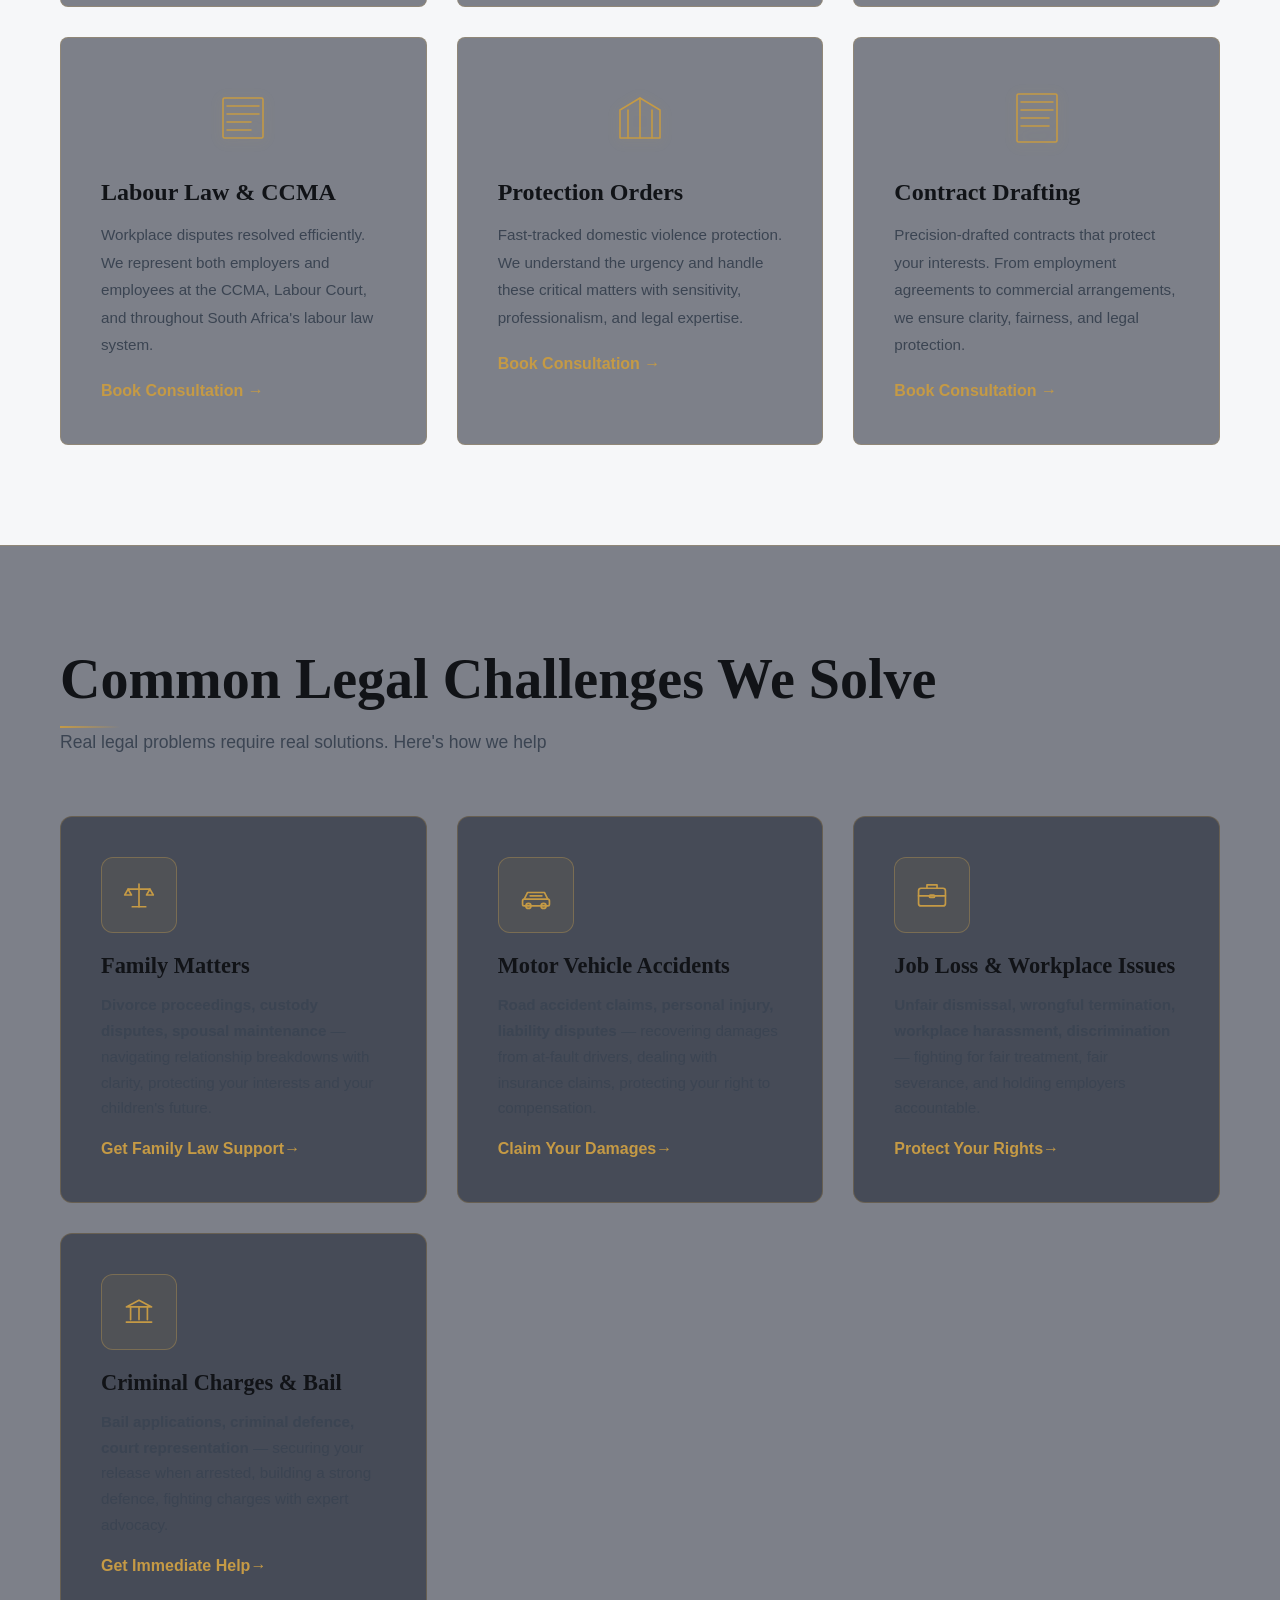
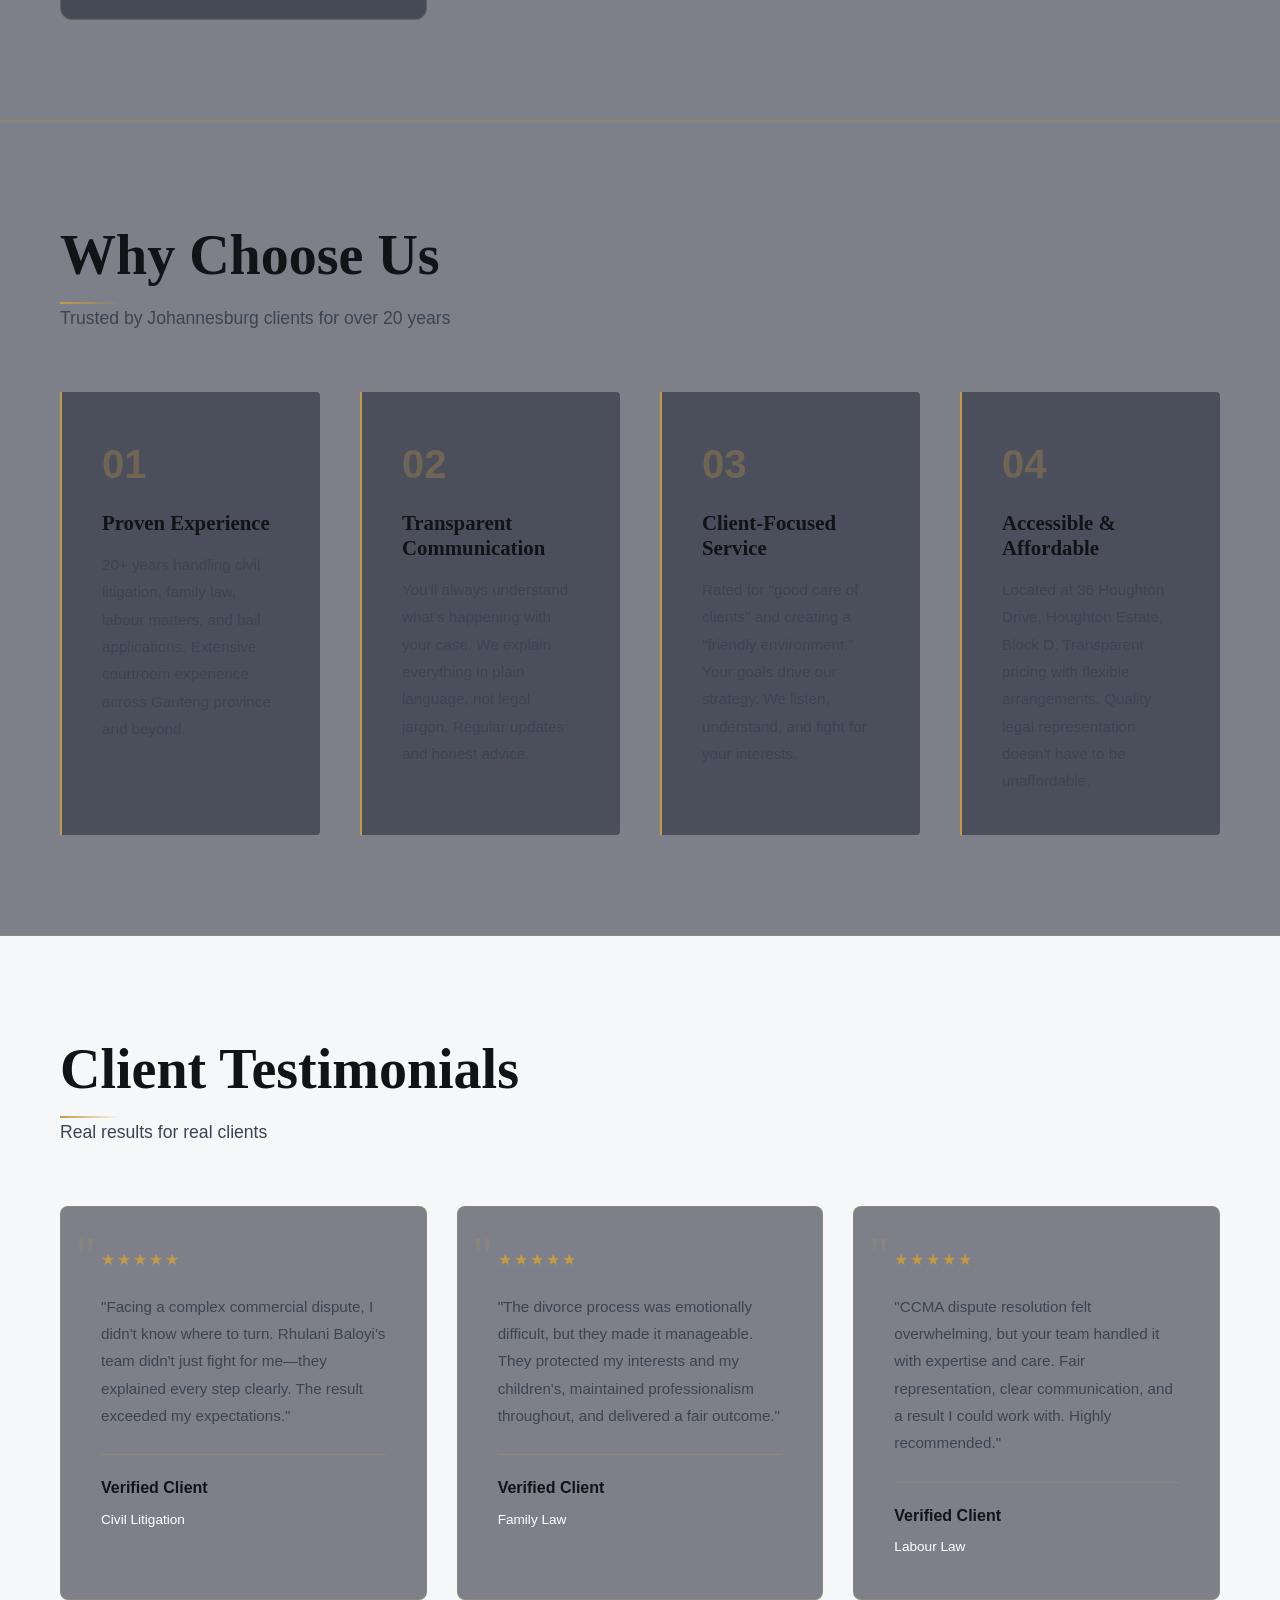
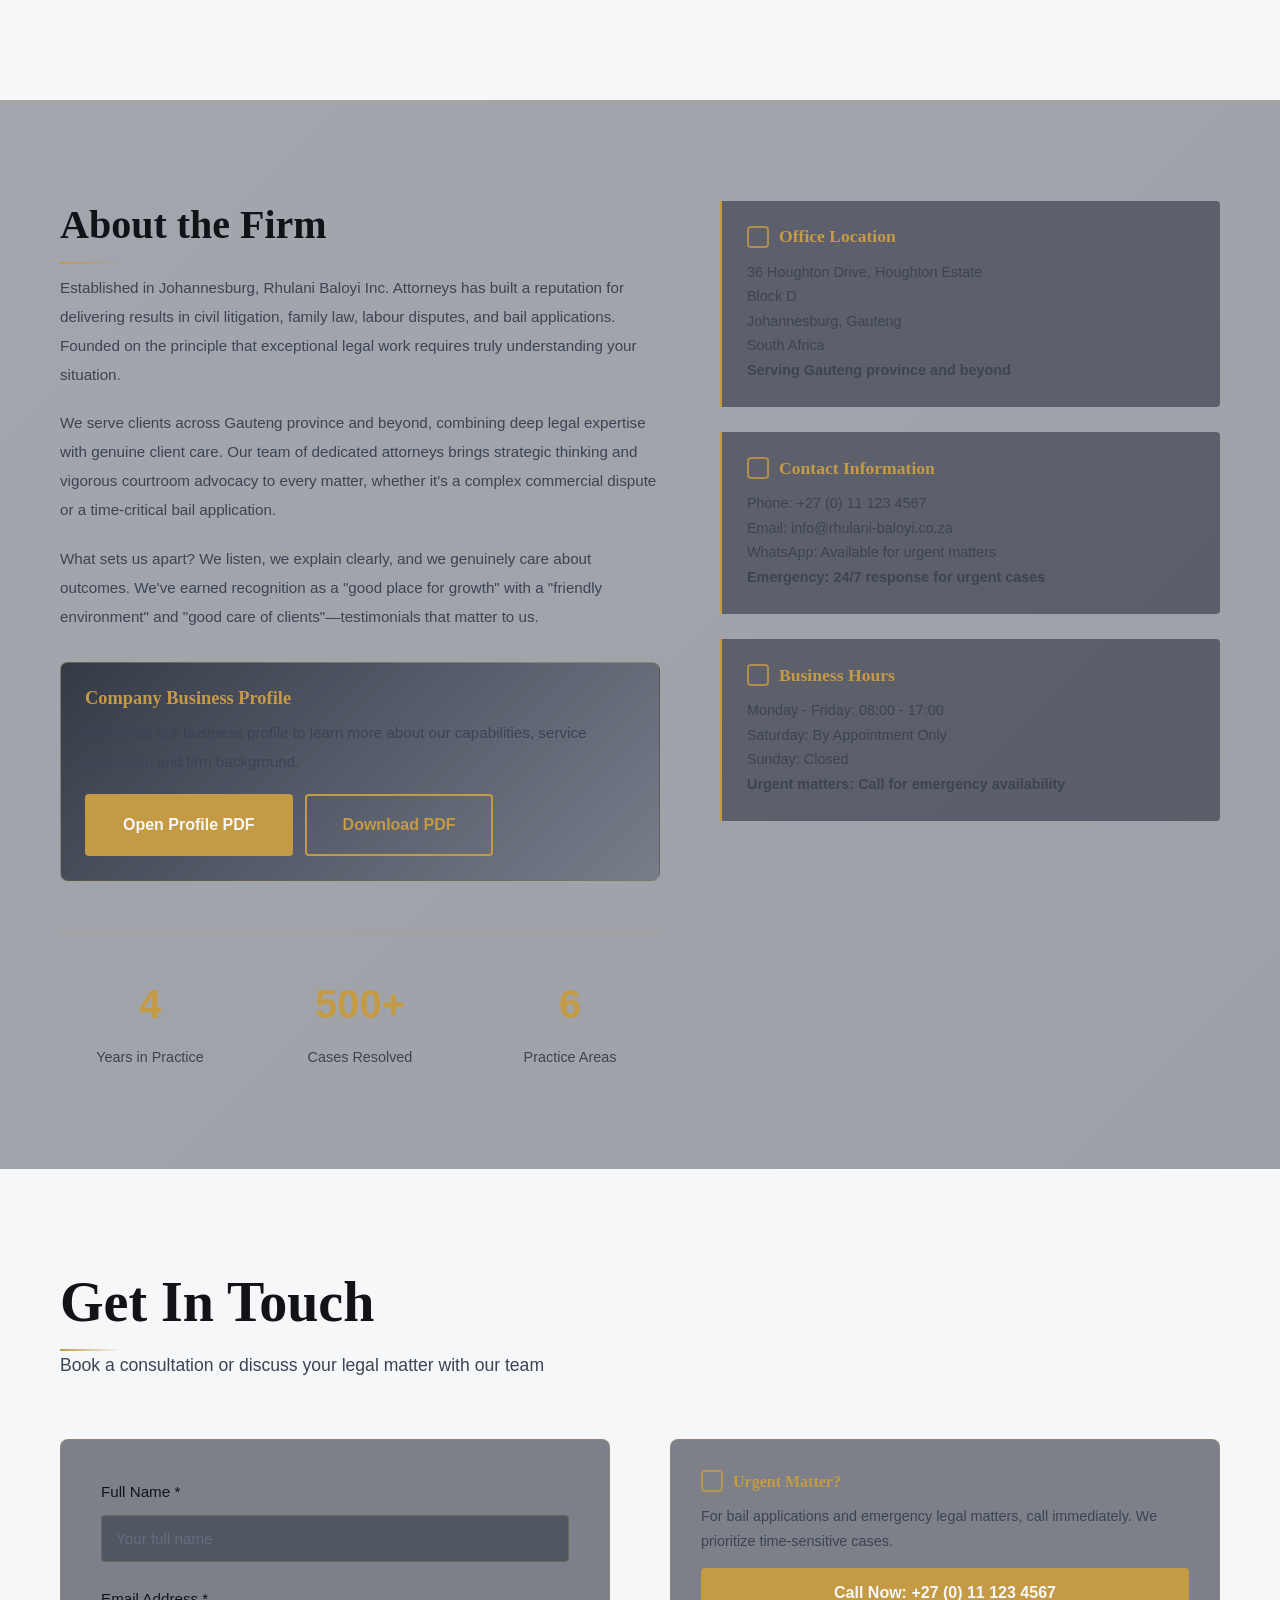
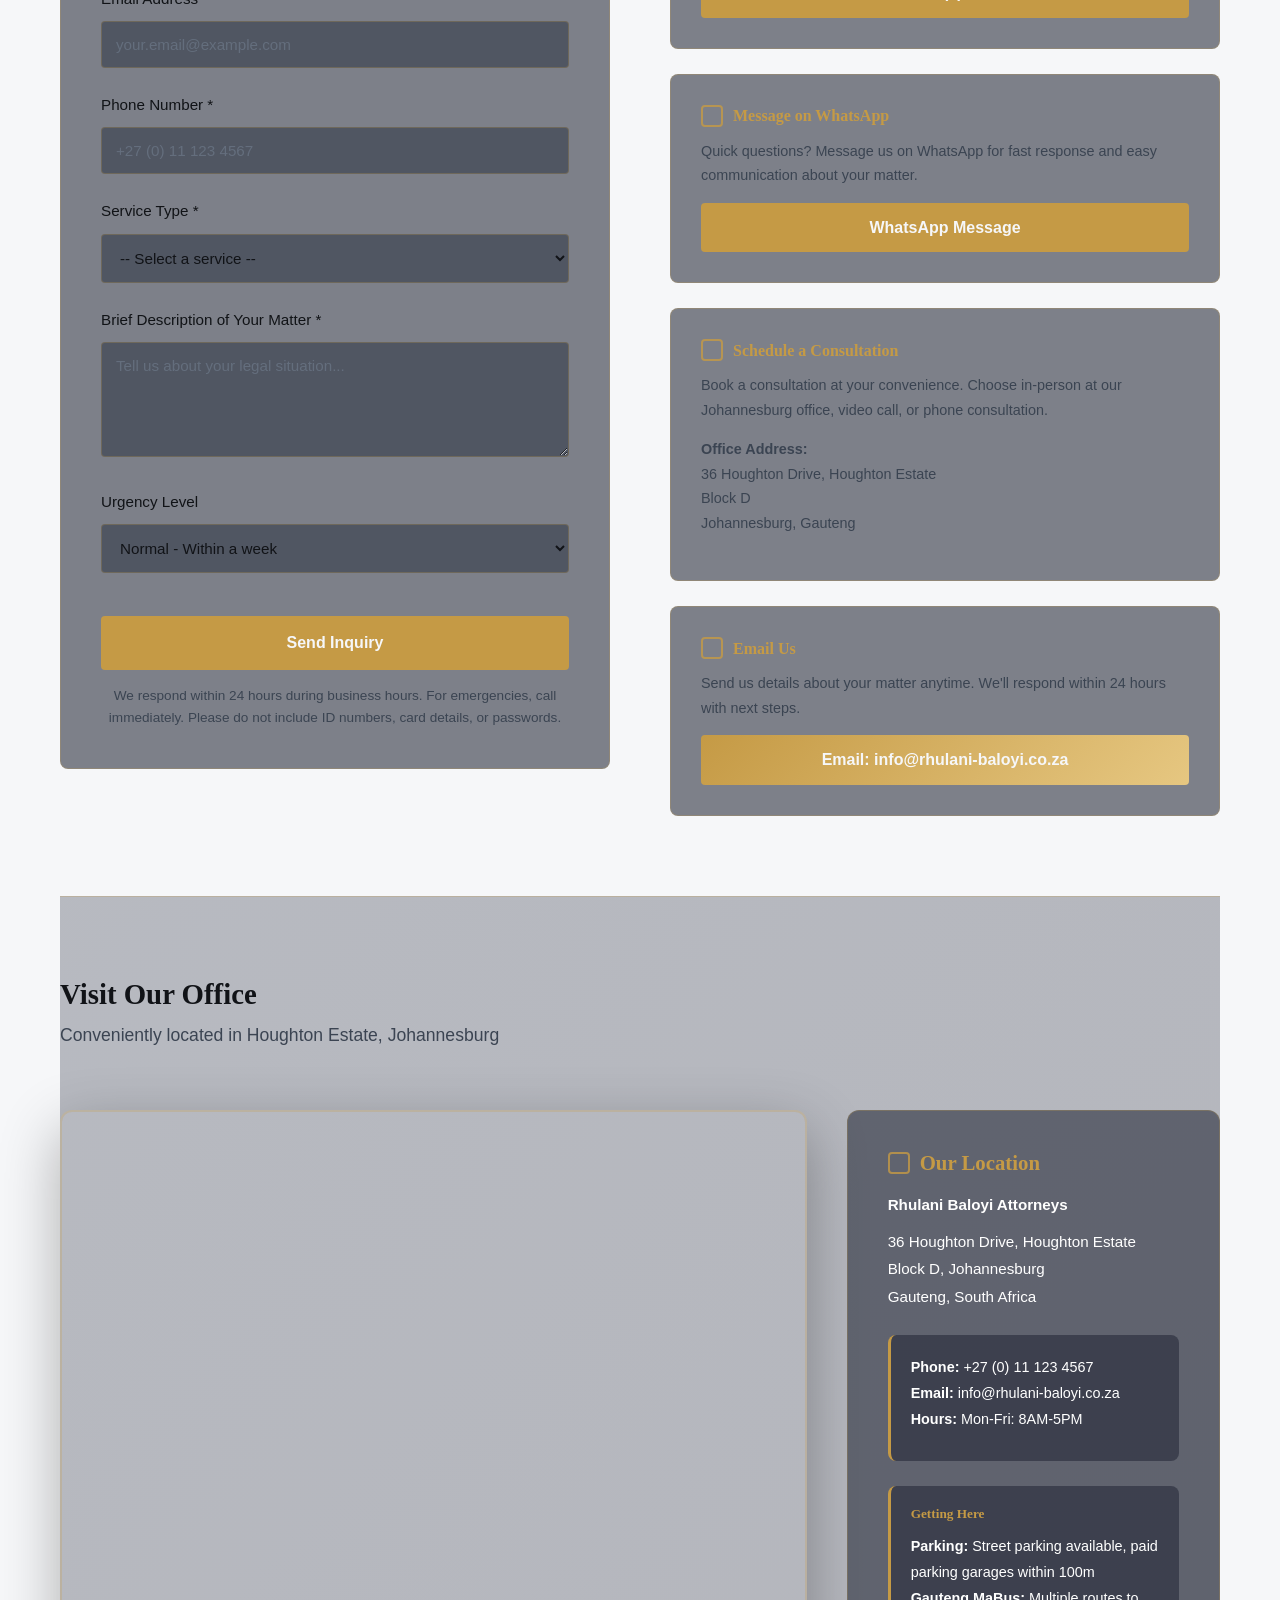
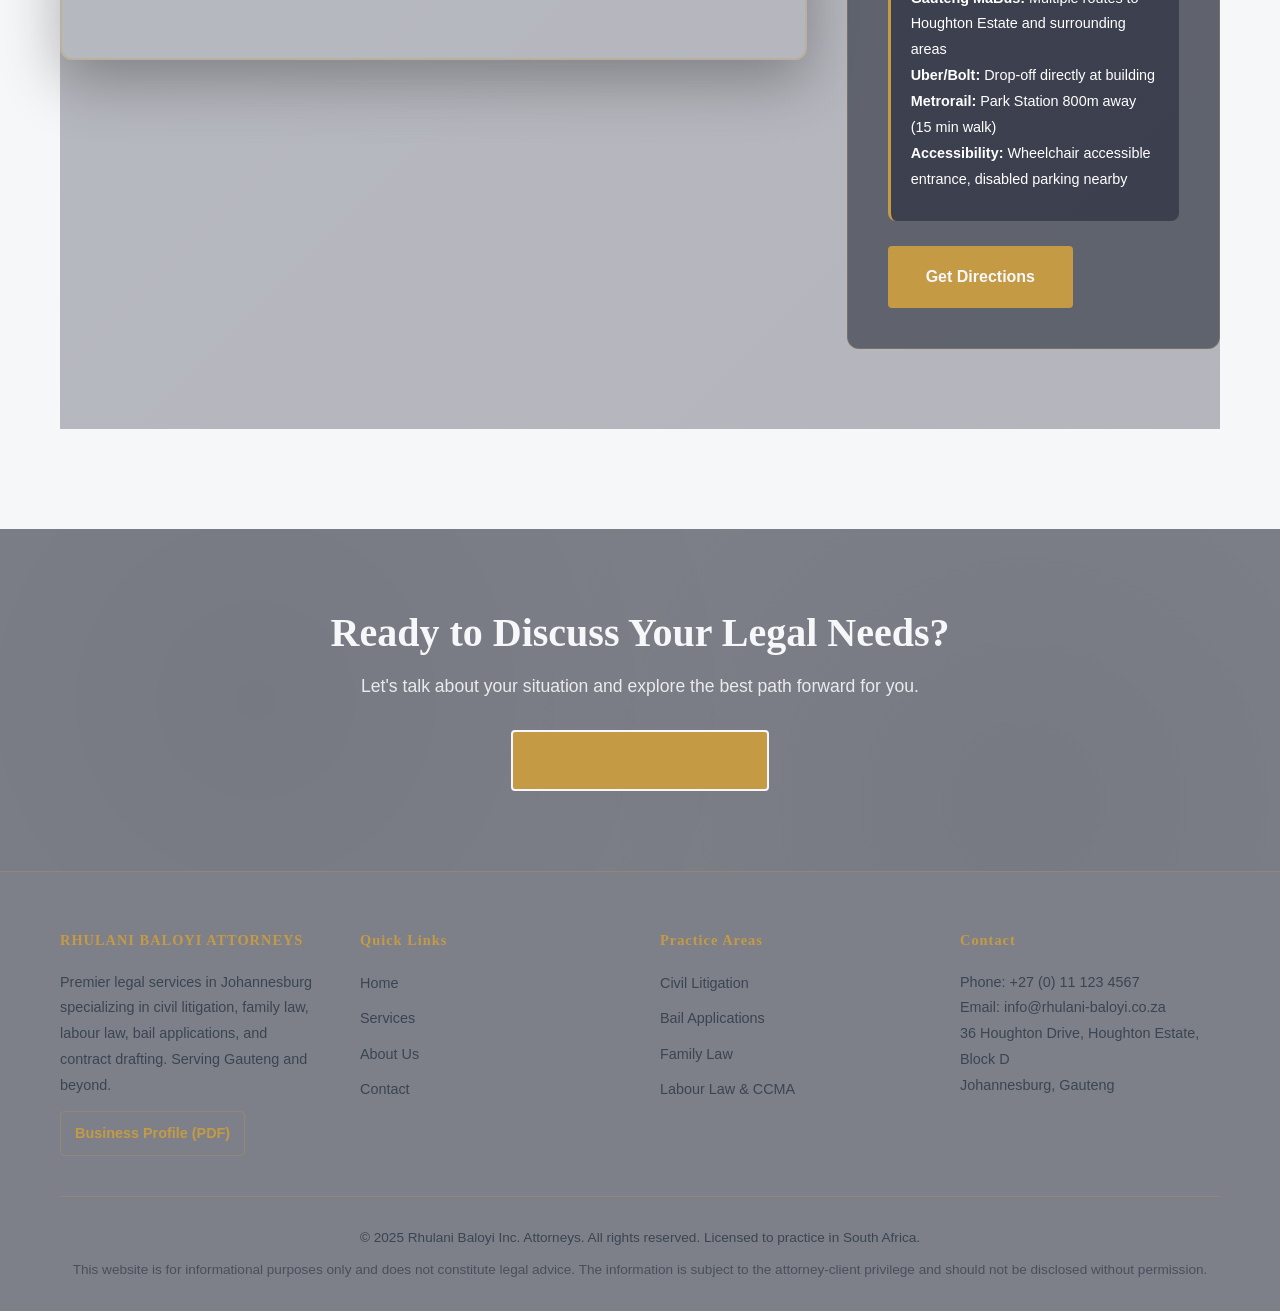
==== commit 0d4e8283: "Tune hero doodle density and opacity Co-authored-by: Copilot <223556219+Copilot@users.noreply.github" ====
--- a/index.html
+++ b/index.html
@@ -6,7 +6,7 @@
     <meta name="description" content="Rhulani Baloyi Attorneys is a Johannesburg legal practice delivering premium, results-driven representation in civil litigation, bail applications, family law, labour law and protection orders.">
     <meta name="keywords" content="Rhulani Baloyi, attorneys, Johannesburg, civil litigation, bail applications, family law, labour law, CCMA, protection orders, divorces">
     <meta name="theme-color" content="#151515">
-    <meta http-equiv="Content-Security-Policy" content="default-src 'self'; script-src 'self' https://challenges.cloudflare.com; style-src 'self' 'unsafe-inline' https://fonts.googleapis.com; img-src 'self' data: https:; font-src 'self' https://fonts.gstatic.com; connect-src 'self' https://formspree.io https://challenges.cloudflare.com; frame-src https://www.google.com https://challenges.cloudflare.com; object-src 'none'; base-uri 'self'; upgrade-insecure-requests">
+    <meta http-equiv="Content-Security-Policy" content="default-src 'self'; script-src 'self' https://challenges.cloudflare.com; style-src 'self' 'unsafe-inline' https://fonts.googleapis.com https://cdnjs.cloudflare.com; img-src 'self' data: https:; font-src 'self' https://fonts.gstatic.com https://cdnjs.cloudflare.com; connect-src 'self' https://formspree.io https://challenges.cloudflare.com; frame-src https://www.google.com https://challenges.cloudflare.com; object-src 'none'; base-uri 'self'; upgrade-insecure-requests">
     <meta http-equiv="X-Content-Type-Options" content="nosniff">
     <meta http-equiv="Referrer-Policy" content="strict-origin-when-cross-origin">
     <meta http-equiv="Permissions-Policy" content="camera=(), microphone=(), geolocation=()">
@@ -16,6 +16,7 @@
     <link rel="preconnect" href="https://fonts.googleapis.com">
     <link rel="preconnect" href="https://fonts.gstatic.com" crossorigin>
     <link href="https://fonts.googleapis.com/css2?family=Playfair+Display:wght@700&family=Segoe+UI:wght@300;400;500;600;700&display=swap" rel="stylesheet">
+    <link rel="stylesheet" href="https://cdnjs.cloudflare.com/ajax/libs/font-awesome/6.7.2/css/all.min.css" integrity="sha512-Evv84Mr4kqVGRNSgIGL/F/aIDqQb7xQ2vcrdIwxfjThSH8CSR7PBEakCr51Ck+w+/U6swU2Im1vVX0SVk9ABhg==" crossorigin="anonymous" referrerpolicy="no-referrer">
 </head>
 <body>
     <a href="#main-content" class="skip-link">Skip to main content</a>
@@ -35,8 +36,8 @@
                 <li><a href="#about" class="nav-link">About</a></li>
                 <li><a href="#contact" class="nav-link">Contact</a></li>
                 <li class="nav-quick-actions">
-                    <a href="tel:+27011234567" class="nav-quick-link">Call</a>
-                    <a href="https://wa.me/27011234567" target="_blank" class="nav-quick-link">WhatsApp</a>
+                    <a href="tel:+27011234567" class="nav-quick-link"><i class="fa-solid fa-phone" aria-hidden="true"></i> Call</a>
+                    <a href="https://wa.me/27011234567" target="_blank" class="nav-quick-link"><i class="fa-brands fa-whatsapp" aria-hidden="true"></i> WhatsApp</a>
                 </li>
             </ul>
             <div class="hamburger">
@@ -53,7 +54,7 @@
         <div class="hero-overlay"></div>
         <svg class="hero-doodle-layer" viewBox="0 0 1000 600" xmlns="http://www.w3.org/2000/svg" preserveAspectRatio="none" aria-hidden="true">
             <defs>
-                <pattern id="legalDoodlePattern" x="0" y="0" width="180" height="160" patternUnits="userSpaceOnUse">
+                <pattern id="legalDoodlePattern" x="0" y="0" width="145" height="130" patternUnits="userSpaceOnUse">
                     <!-- Scale icon -->
                     <g transform="translate(26 26)" stroke="#d8b45a" stroke-width="1.4" fill="none" opacity="0.24" stroke-linecap="round" stroke-linejoin="round">
                         <line x1="12" y1="0" x2="12" y2="30"/>
--- a/styles.css
+++ b/styles.css
@@ -2179,6 +2179,20 @@
     background: var(--secondary-dark);
 }
 
+.hero-overlay,
+.hero-animated-bg {
+    display: none;
+}
+
+.hero-doodle-layer {
+    opacity: 0.28;
+    z-index: 1;
+}
+
+.hero-content {
+    z-index: 2;
+}
+
 .case-scenarios,
 .why-choose-us,
 .location-map,
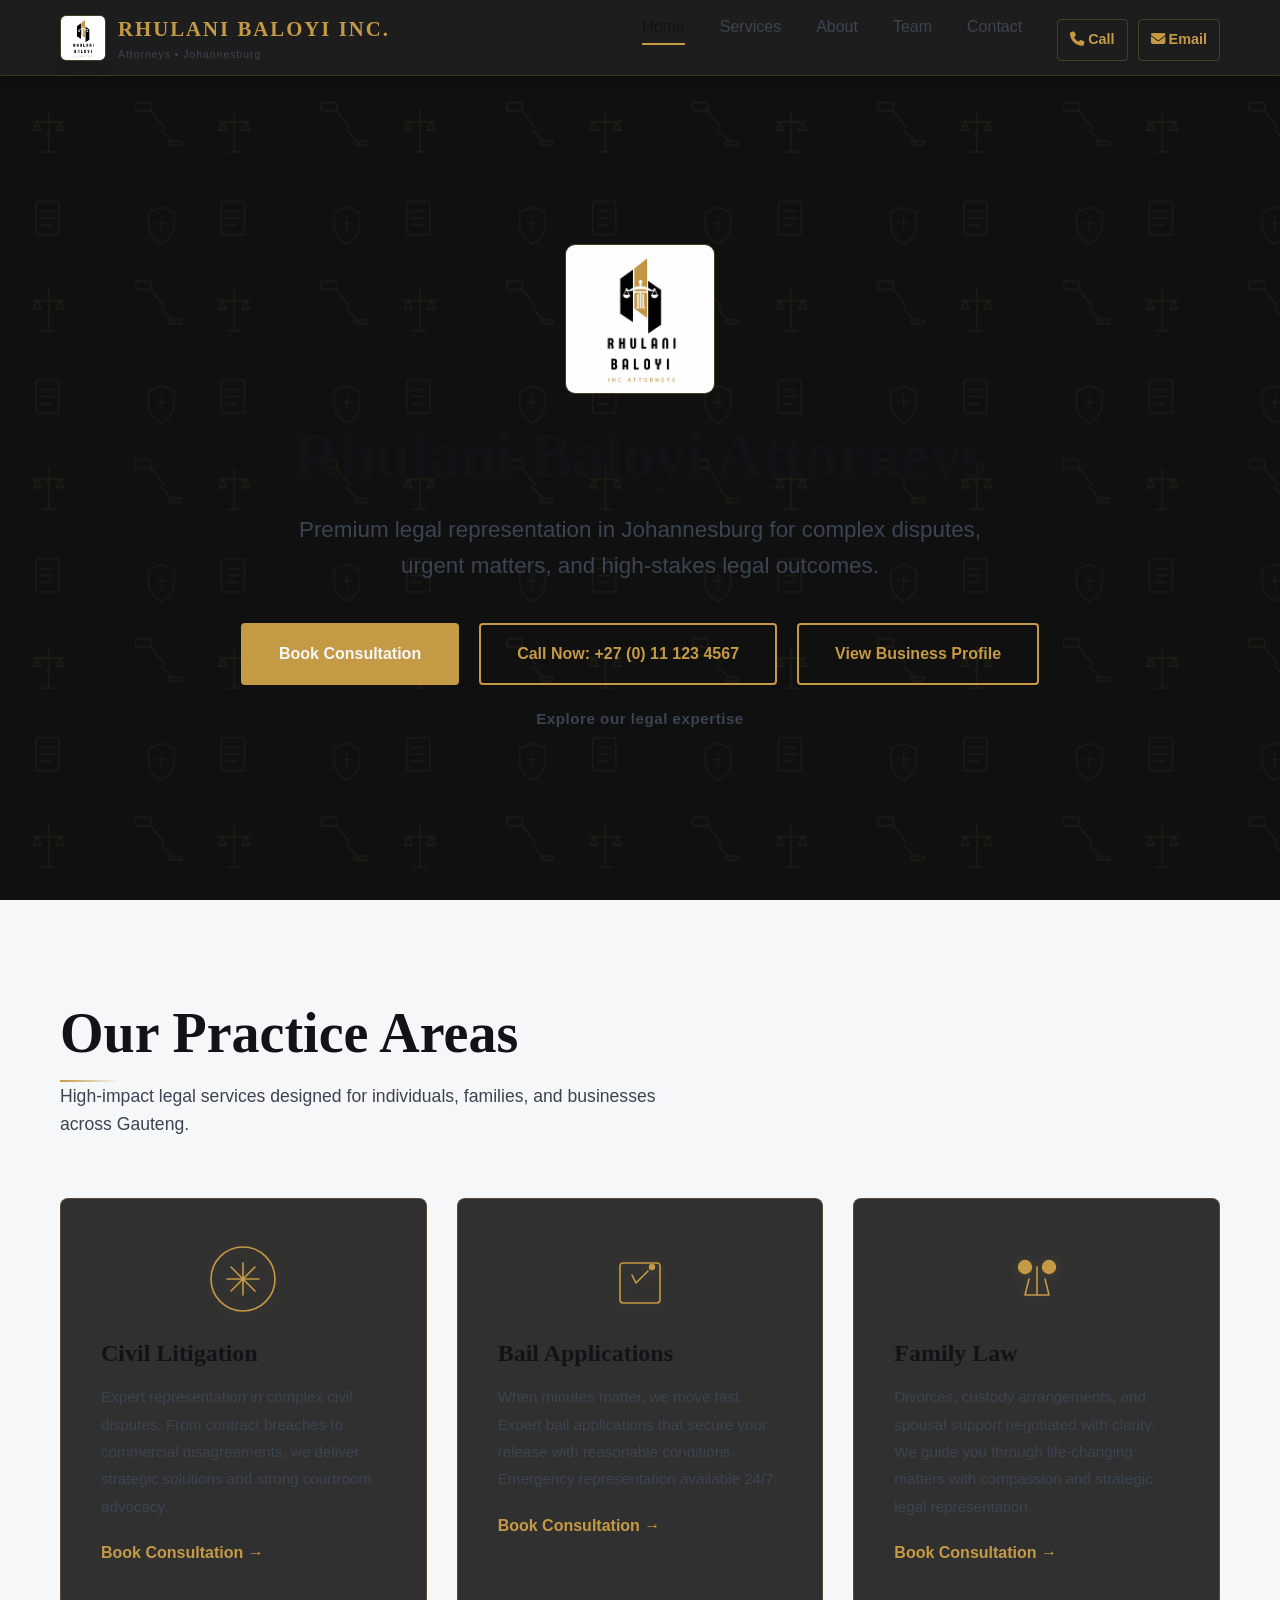
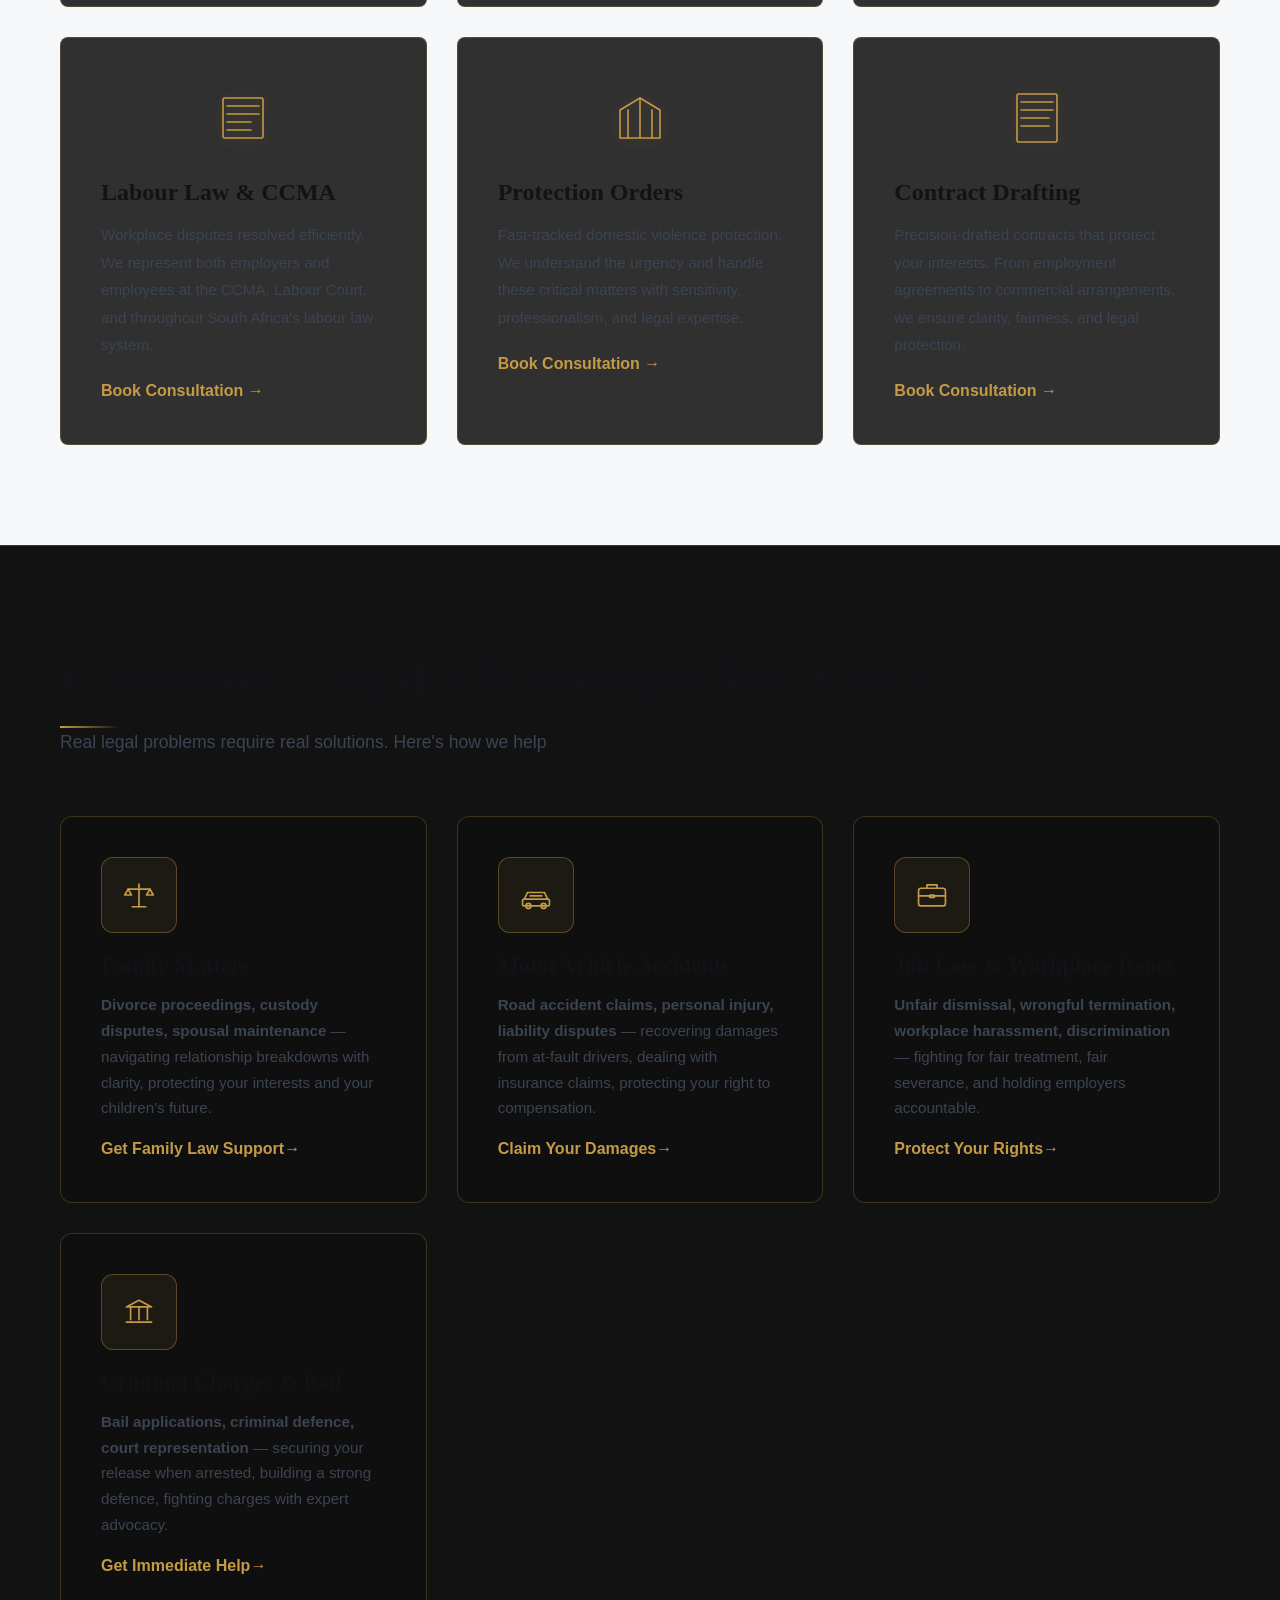
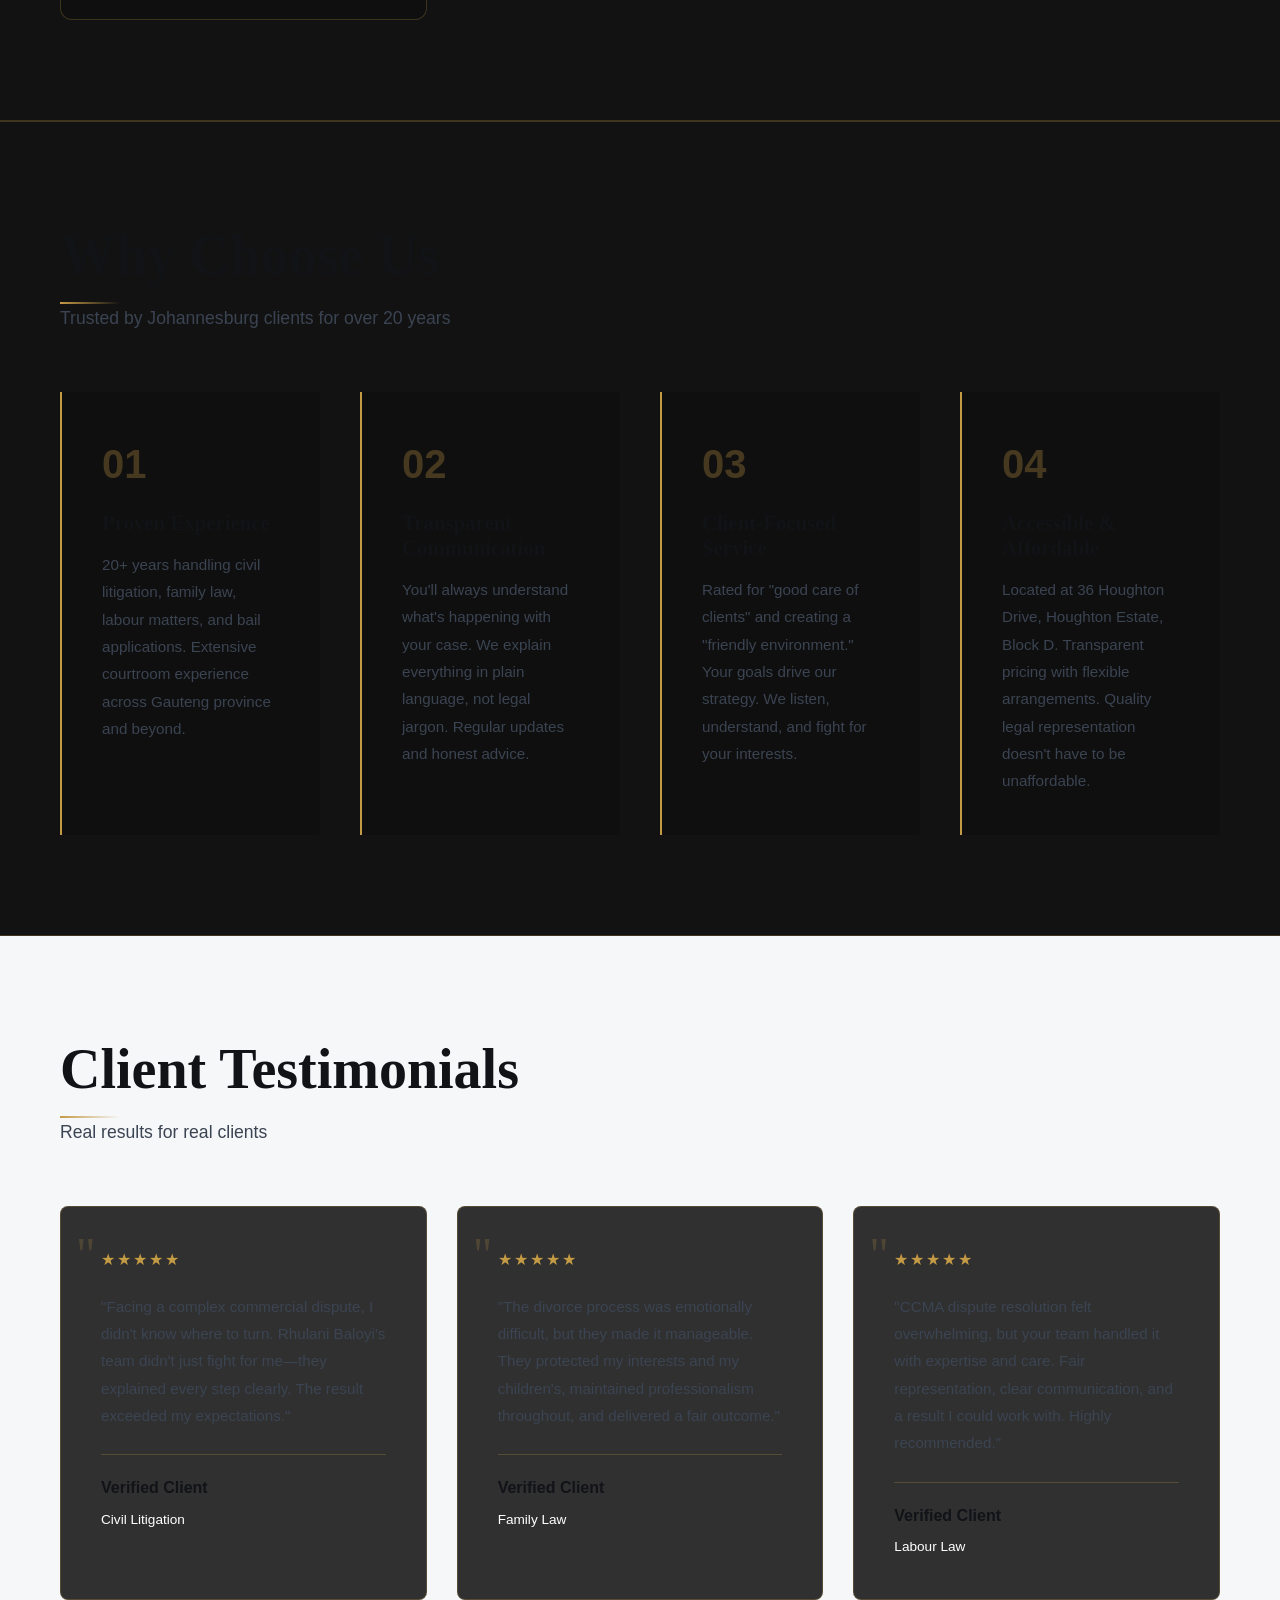
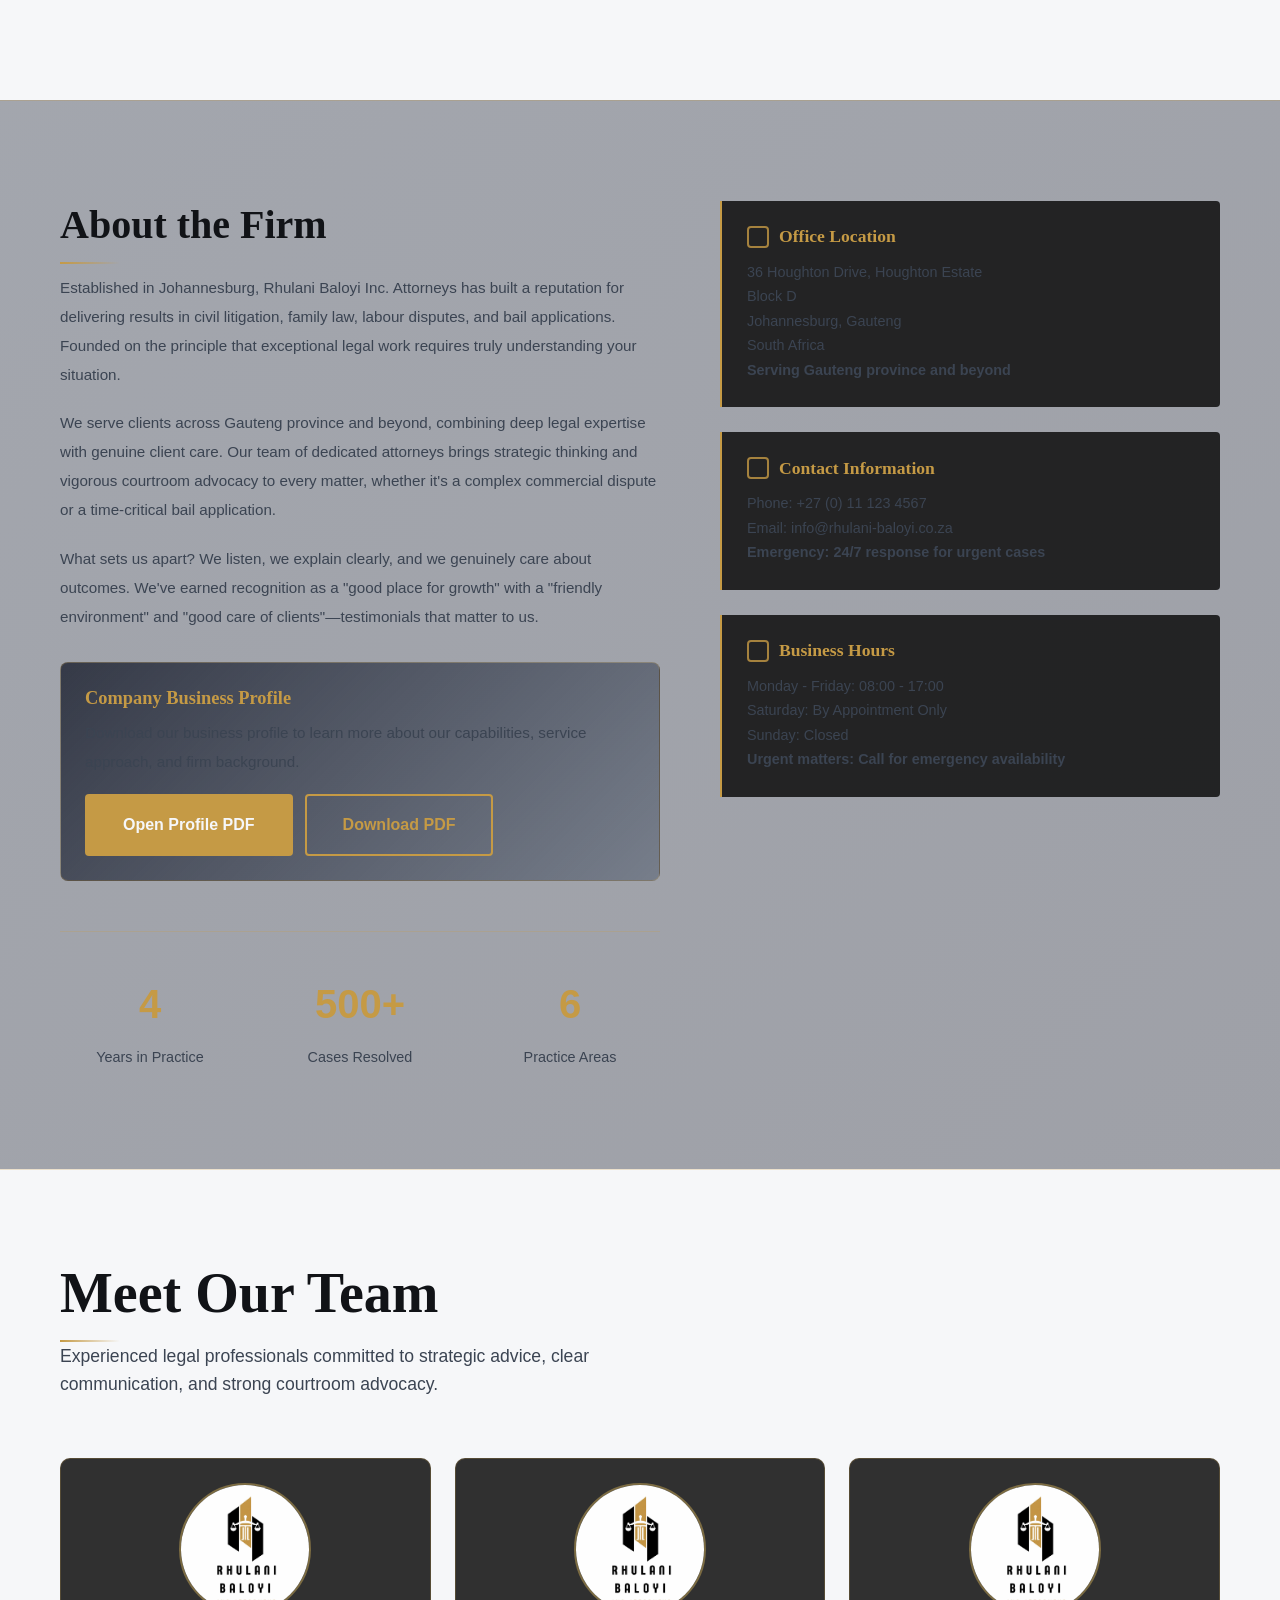
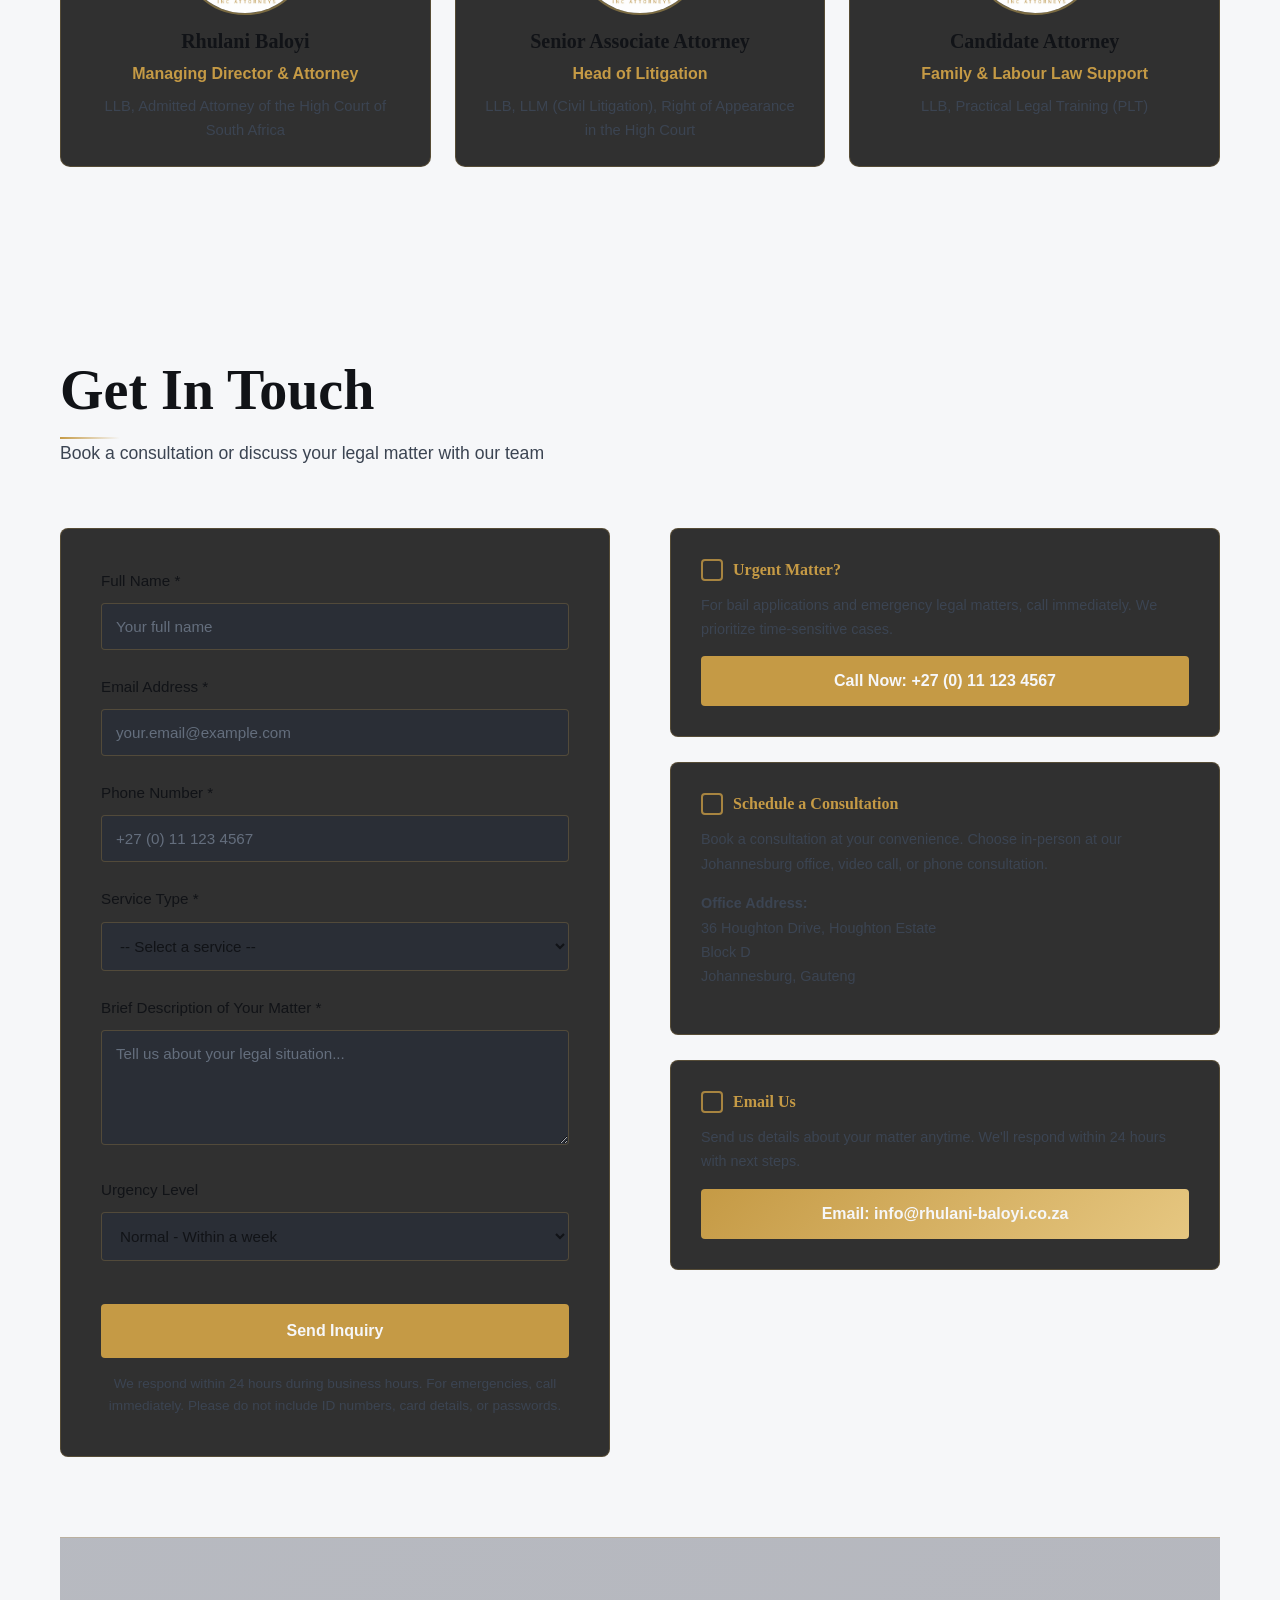
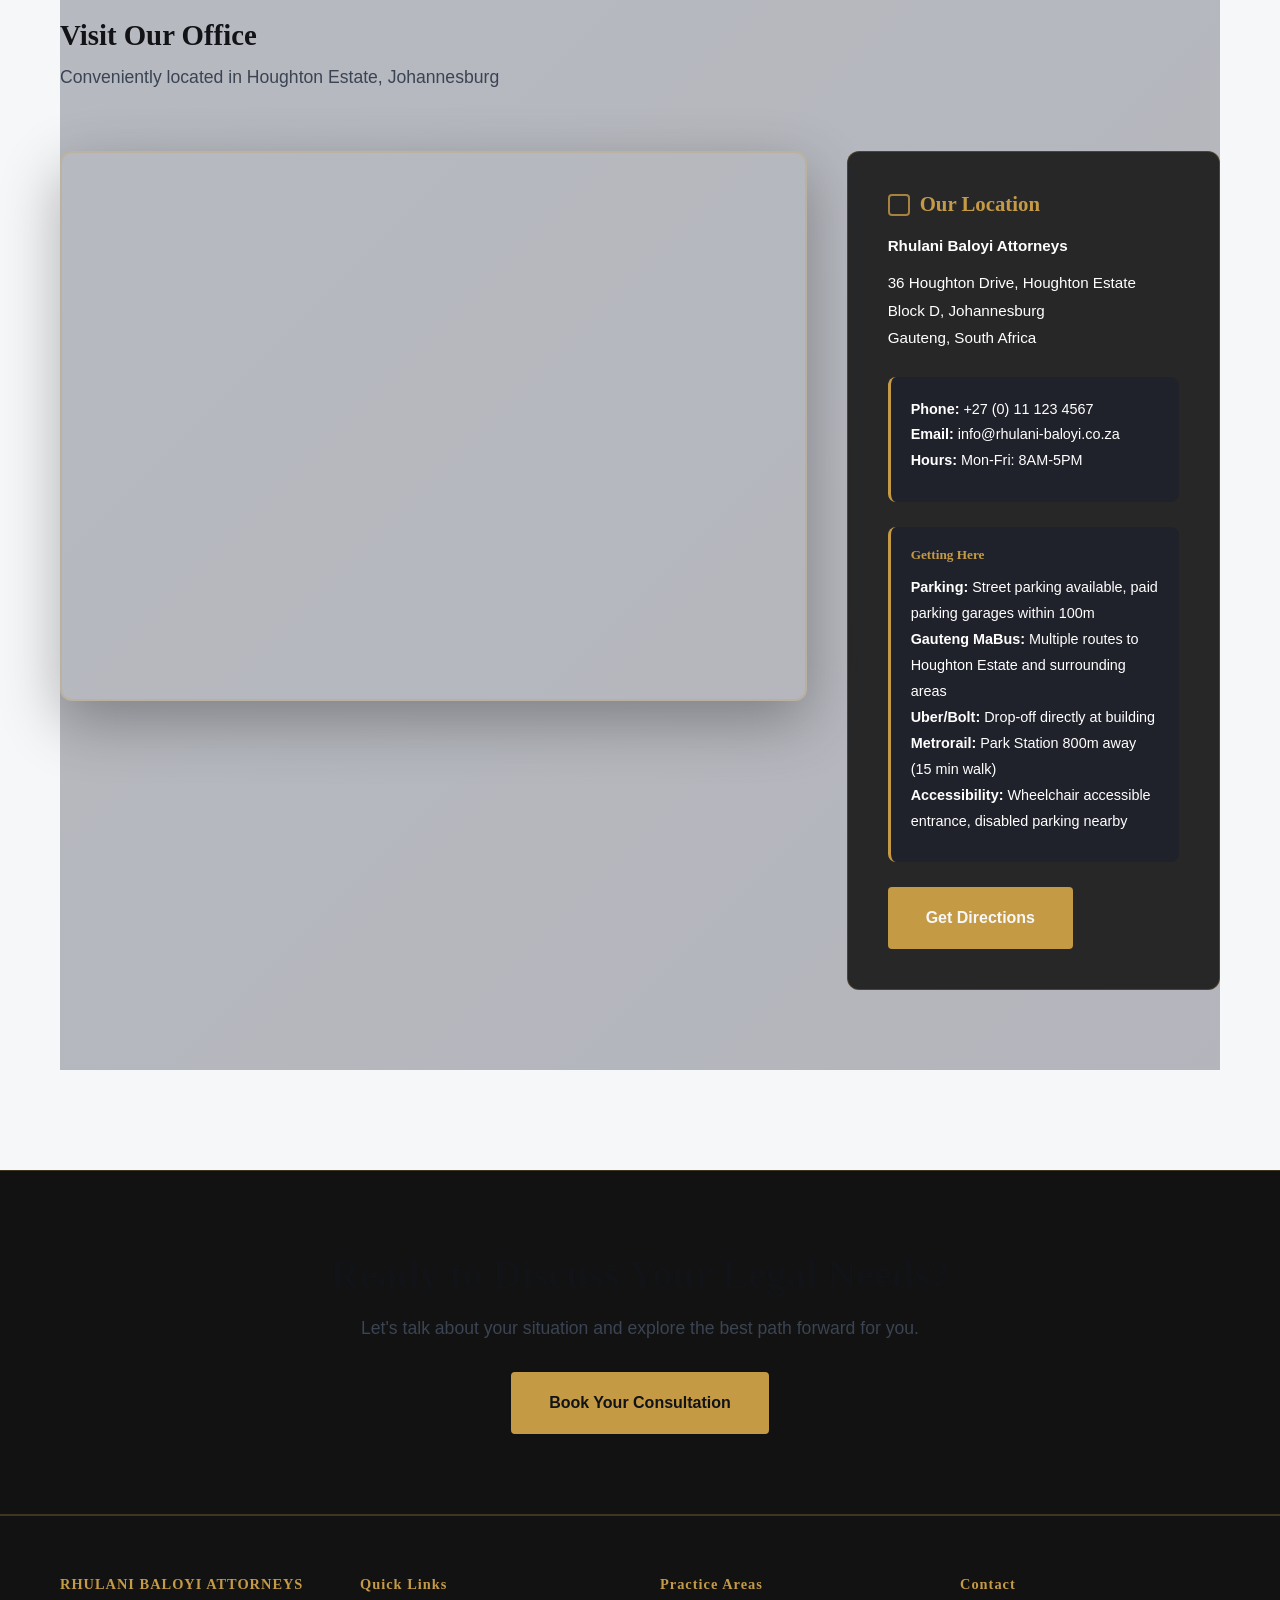
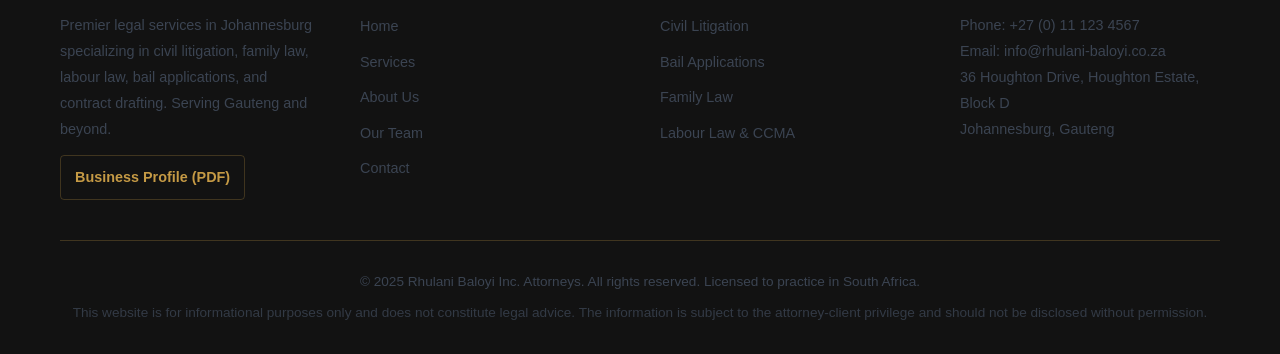
==== commit e99fcaf0: "Remove WhatsApp contact and add team profiles section Co-authored-by: Copilot <223556219+Copilot@use" ====
--- a/index.html
+++ b/index.html
@@ -34,10 +34,11 @@
                 <li><a href="#home" class="nav-link active">Home</a></li>
                 <li><a href="#services" class="nav-link">Services</a></li>
                 <li><a href="#about" class="nav-link">About</a></li>
+                <li><a href="#team" class="nav-link">Team</a></li>
                 <li><a href="#contact" class="nav-link">Contact</a></li>
                 <li class="nav-quick-actions">
                     <a href="tel:+27011234567" class="nav-quick-link"><i class="fa-solid fa-phone" aria-hidden="true"></i> Call</a>
-                    <a href="https://wa.me/27011234567" target="_blank" class="nav-quick-link"><i class="fa-brands fa-whatsapp" aria-hidden="true"></i> WhatsApp</a>
+                    <a href="mailto:info@rhulani-baloyi.co.za" class="nav-quick-link"><i class="fa-solid fa-envelope" aria-hidden="true"></i> Email</a>
                 </li>
             </ul>
             <div class="hamburger">
@@ -458,13 +459,46 @@
                     </div>
                     <div class="info-box">
                         <h4 class="title-with-icon"><span>Contact Information</span></h4>
-                        <p>Phone: +27 (0) 11 123 4567<br>Email: info@rhulani-baloyi.co.za<br>WhatsApp: Available for urgent matters<br><strong>Emergency: 24/7 response for urgent cases</strong></p>
+                        <p>Phone: +27 (0) 11 123 4567<br>Email: info@rhulani-baloyi.co.za<br><strong>Emergency: 24/7 response for urgent cases</strong></p>
                     </div>
                     <div class="info-box">
                         <h4 class="title-with-icon"><span>Business Hours</span></h4>
                         <p>Monday - Friday: 08:00 - 17:00<br>Saturday: By Appointment Only<br>Sunday: Closed<br><strong>Urgent matters: Call for emergency availability</strong></p>
                     </div>
                 </div>
+            </div>
+        </div>
+    </section>
+
+    <!-- Team Section -->
+    <section id="team" class="team-section">
+        <div class="container">
+            <div class="section-header">
+                <h2 class="section-title">Meet Our Team</h2>
+                <p class="section-lead">Experienced legal professionals committed to strategic advice, clear communication, and strong courtroom advocacy.</p>
+            </div>
+
+            <div class="team-grid">
+                <article class="team-card">
+                    <img src="logo.jpeg" alt="Portrait of Rhulani Baloyi" class="team-image" loading="lazy" decoding="async" width="220" height="220">
+                    <h3>Rhulani Baloyi</h3>
+                    <p class="team-position">Managing Director & Attorney</p>
+                    <p class="team-qualification">LLB, Admitted Attorney of the High Court of South Africa</p>
+                </article>
+
+                <article class="team-card">
+                    <img src="logo.jpeg" alt="Portrait of Senior Associate Attorney" class="team-image" loading="lazy" decoding="async" width="220" height="220">
+                    <h3>Senior Associate Attorney</h3>
+                    <p class="team-position">Head of Litigation</p>
+                    <p class="team-qualification">LLB, LLM (Civil Litigation), Right of Appearance in the High Court</p>
+                </article>
+
+                <article class="team-card">
+                    <img src="logo.jpeg" alt="Portrait of Candidate Attorney" class="team-image" loading="lazy" decoding="async" width="220" height="220">
+                    <h3>Candidate Attorney</h3>
+                    <p class="team-position">Family & Labour Law Support</p>
+                    <p class="team-qualification">LLB, Practical Legal Training (PLT)</p>
+                </article>
             </div>
         </div>
     </section>
@@ -545,12 +579,6 @@
                     </div>
 
                     <div class="quick-contact-card">
-                        <h4 class="title-with-icon"><span>Message on WhatsApp</span></h4>
-                        <p>Quick questions? Message us on WhatsApp for fast response and easy communication about your matter.</p>
-                        <a href="https://wa.me/27011234567" target="_blank" class="contact-whatsapp">WhatsApp Message</a>
-                    </div>
-
-                    <div class="quick-contact-card">
                         <h4 class="title-with-icon"><span>Schedule a Consultation</span></h4>
                         <p>Book a consultation at your convenience. Choose in-person at our Johannesburg office, video call, or phone consultation.</p>
                         <div class="quick-address">
@@ -634,6 +662,7 @@
                         <li><a href="#home">Home</a></li>
                         <li><a href="#services">Services</a></li>
                         <li><a href="#about">About Us</a></li>
+                        <li><a href="#team">Our Team</a></li>
                         <li><a href="#contact">Contact</a></li>
                     </ul>
                 </div>
--- a/styles.css
+++ b/styles.css
@@ -723,6 +723,11 @@
     margin-right: auto;
 }
 
+.card-icon i {
+    color: var(--accent-gold);
+    filter: drop-shadow(0 2px 6px rgba(200, 161, 77, 0.2));
+}
+
 .card-icon svg {
     width: 100%;
     height: 100%;
@@ -731,6 +736,11 @@
 }
 
 .service-card:hover .card-icon svg {
+    color: var(--accent-light);
+    filter: drop-shadow(0 4px 12px rgba(200, 161, 77, 0.35));
+}
+
+.service-card:hover .card-icon i {
     color: var(--accent-light);
     filter: drop-shadow(0 4px 12px rgba(200, 161, 77, 0.35));
 }
@@ -832,6 +842,10 @@
     animation: iconFloat 4s ease-in-out infinite;
 }
 
+.scenario-icon i {
+    font-size: 2rem;
+}
+
 .scenario-icon-svg {
     width: 42px;
     height: 42px;
@@ -1034,6 +1048,63 @@
     padding: 100px 0;
     background: linear-gradient(135deg, rgba(37, 45, 61, 0.4), rgba(26, 31, 46, 0.4));
     border-top: 1px solid var(--border-color);
+}
+
+/* ============================================
+   TEAM SECTION
+   ============================================ */
+
+.team-section {
+    padding: 90px 0;
+    border-top: 1px solid var(--border-color);
+}
+
+.team-grid {
+    display: grid;
+    grid-template-columns: repeat(auto-fit, minmax(260px, 1fr));
+    gap: 24px;
+}
+
+.team-card {
+    background: rgba(16, 16, 16, 0.86);
+    border: 1px solid var(--border-color);
+    border-radius: 10px;
+    padding: 24px;
+    text-align: center;
+    transition: var(--transition-fast);
+}
+
+.team-card:hover {
+    border-color: rgba(216, 180, 90, 0.45);
+    transform: translateY(-4px);
+}
+
+.team-image {
+    width: 132px;
+    height: 132px;
+    object-fit: cover;
+    border-radius: 50%;
+    border: 2px solid rgba(216, 180, 90, 0.45);
+    margin: 0 auto 14px;
+    display: block;
+}
+
+.team-card h3 {
+    margin-bottom: 8px;
+    color: var(--text-primary);
+    font-size: 1.25rem;
+}
+
+.team-position {
+    color: var(--accent-gold);
+    font-weight: 600;
+    margin-bottom: 8px;
+}
+
+.team-qualification {
+    color: var(--text-secondary);
+    font-size: 0.92rem;
+    line-height: 1.6;
 }
 
 .about-grid {
@@ -1272,7 +1343,6 @@
 }
 
 .contact-phone,
-.contact-whatsapp,
 .contact-booking {
     display: block;
     text-align: center;
@@ -1309,7 +1379,6 @@
 }
 
 .contact-phone:hover,
-.contact-whatsapp:hover,
 .contact-booking:hover {
     transform: translateY(-1px);
     box-shadow: none;
@@ -2143,14 +2212,14 @@
 .contact-form,
 .quick-contact-card,
 .map-info {
-    background: rgba(26, 31, 46, 0.55);
+    background: rgba(16, 16, 16, 0.86);
     border: 1px solid var(--border-color);
     box-shadow: none;
 }
 
 .why-item,
 .info-box {
-    background: rgba(26, 31, 46, 0.5);
+    background: rgba(15, 15, 15, 0.86);
     border-left: 2px solid var(--accent-gold);
     box-shadow: none;
 }
@@ -2163,7 +2232,7 @@
 .info-box:hover {
     transform: translateY(-4px);
     box-shadow: none;
-    background: rgba(26, 31, 46, 0.65);
+    background: rgba(24, 24, 24, 0.92);
     border-color: rgba(216, 180, 90, 0.45);
 }
 
@@ -2176,7 +2245,7 @@
 }
 
 .hero {
-    background: var(--secondary-dark);
+    background: #101010;
 }
 
 .hero-overlay,
@@ -2198,12 +2267,38 @@
 .location-map,
 .cta-banner,
 .footer {
-    background: rgba(26, 31, 46, 0.55);
+    background: #121212;
+}
+
+.cta-banner {
+    color: var(--text-primary);
+    border-top: 1px solid var(--border-color);
+    border-bottom: 1px solid var(--border-color);
+}
+
+.cta-banner::before {
+    display: none;
+}
+
+.cta-banner p {
+    color: var(--text-secondary);
+    opacity: 1;
+}
+
+.cta-banner .cta-button {
+    background: var(--accent-gold);
+    color: #111317;
+    border-color: var(--accent-gold);
+}
+
+.cta-banner .cta-button:hover {
+    background: var(--accent-light);
+    color: #111317;
+    border-color: var(--accent-light);
 }
 
 .cta-button.primary,
 .contact-phone,
-.contact-whatsapp,
 .contact-booking,
 .scroll-to-top {
     background: var(--accent-gold);
@@ -2211,7 +2306,6 @@
 
 .cta-button.primary:hover,
 .contact-phone:hover,
-.contact-whatsapp:hover,
 .contact-booking:hover {
     background: var(--accent-light);
 }
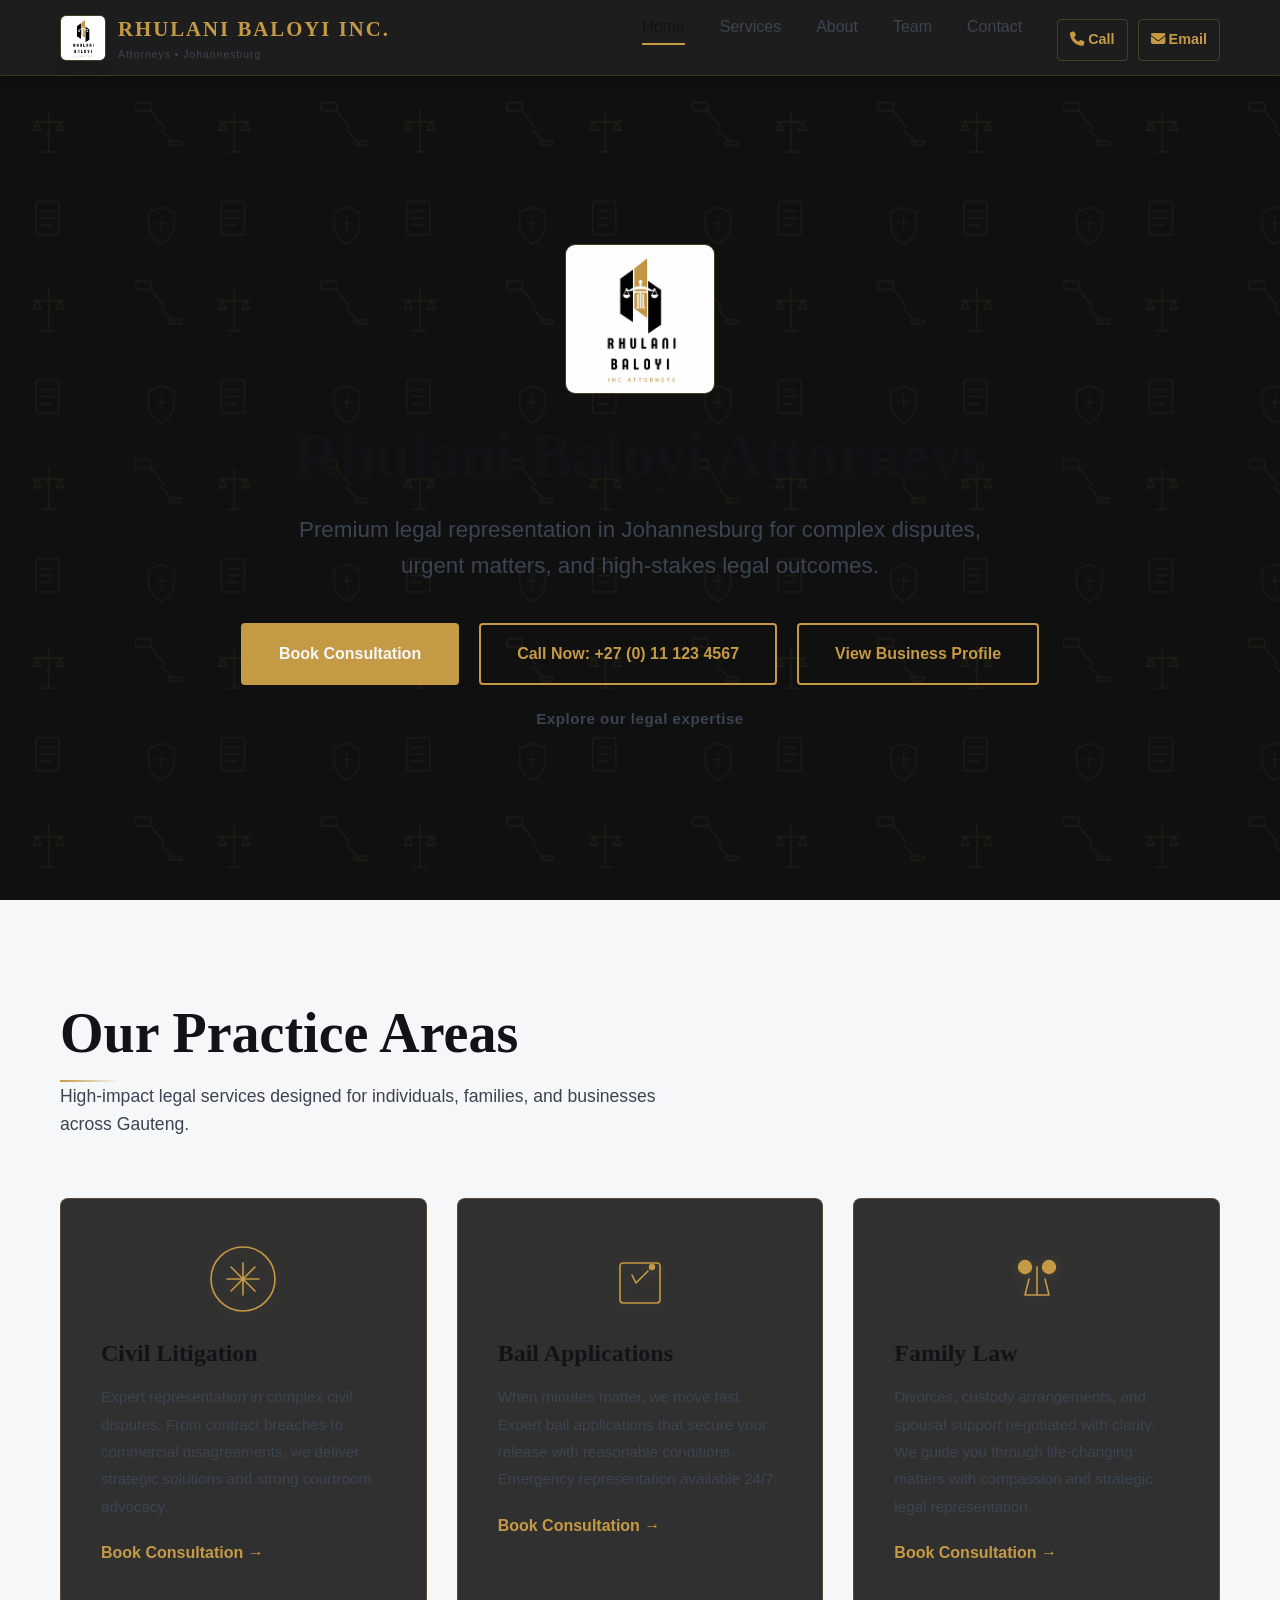
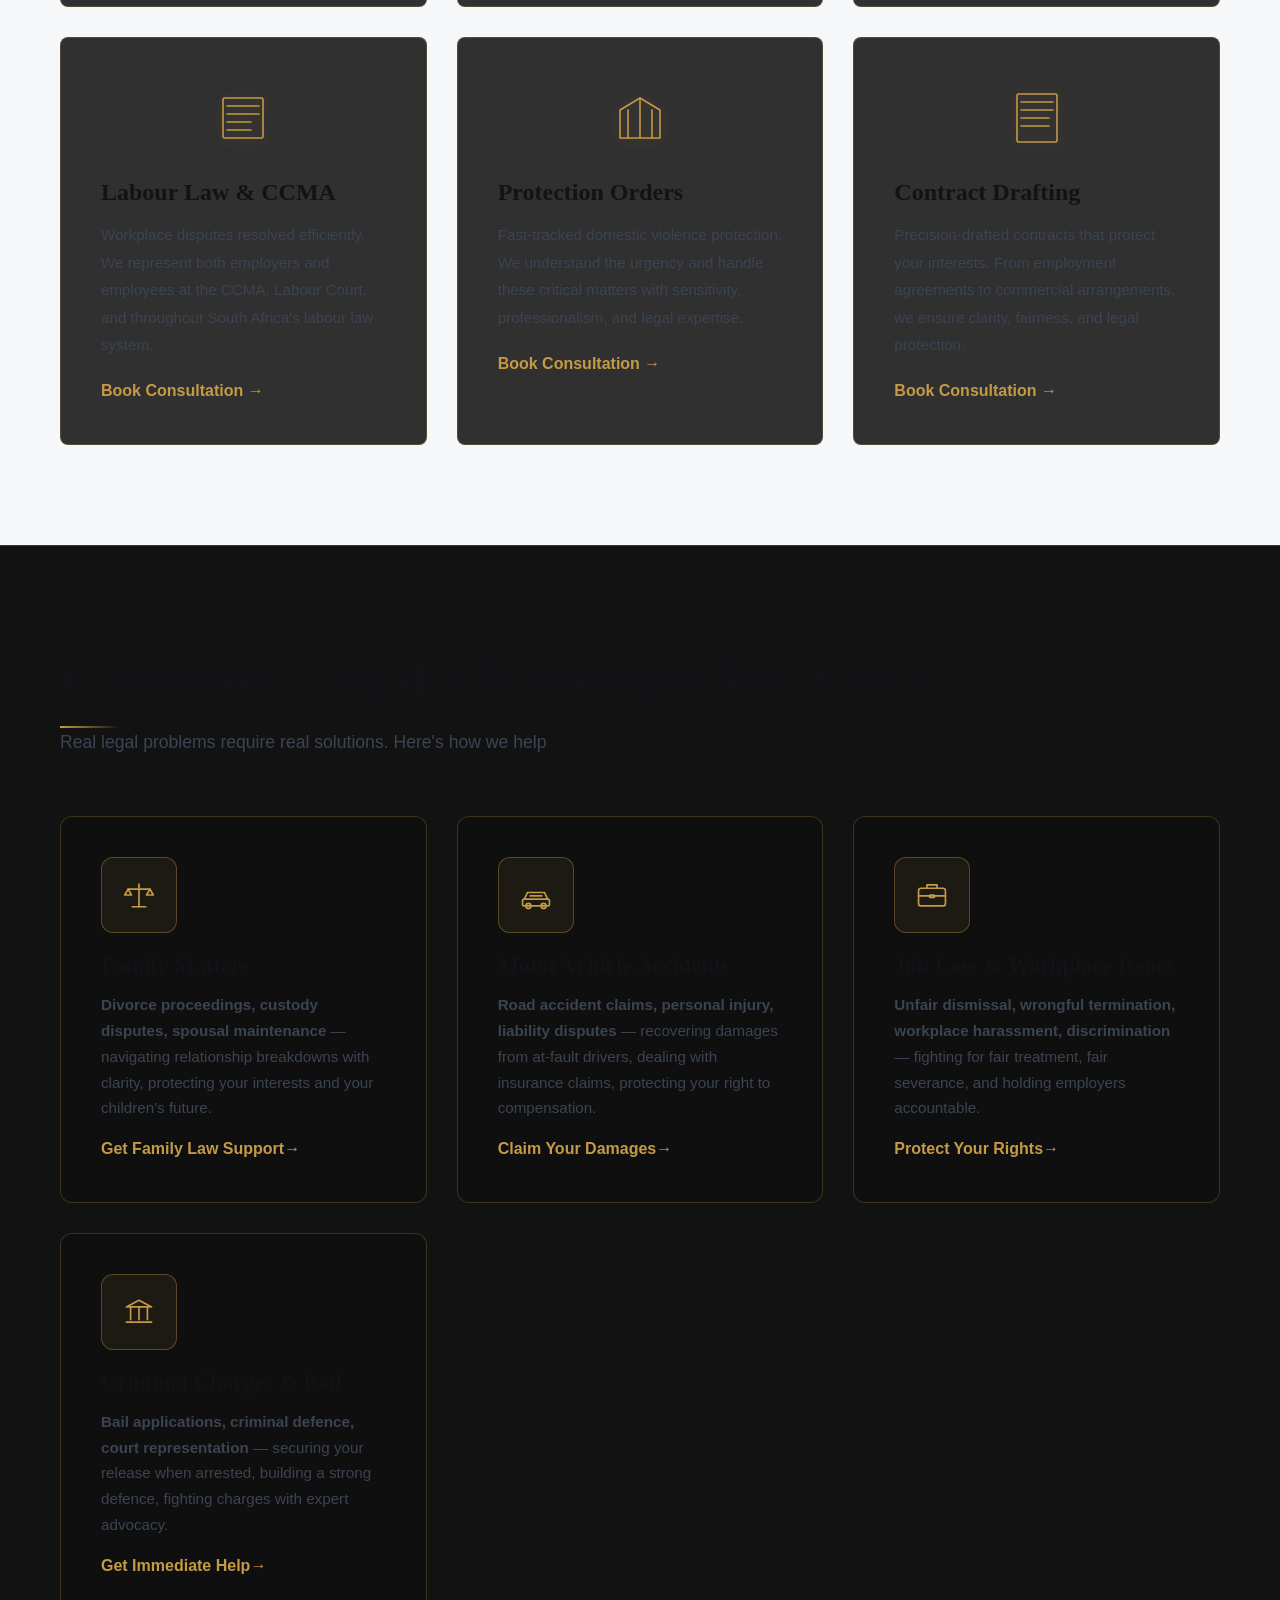
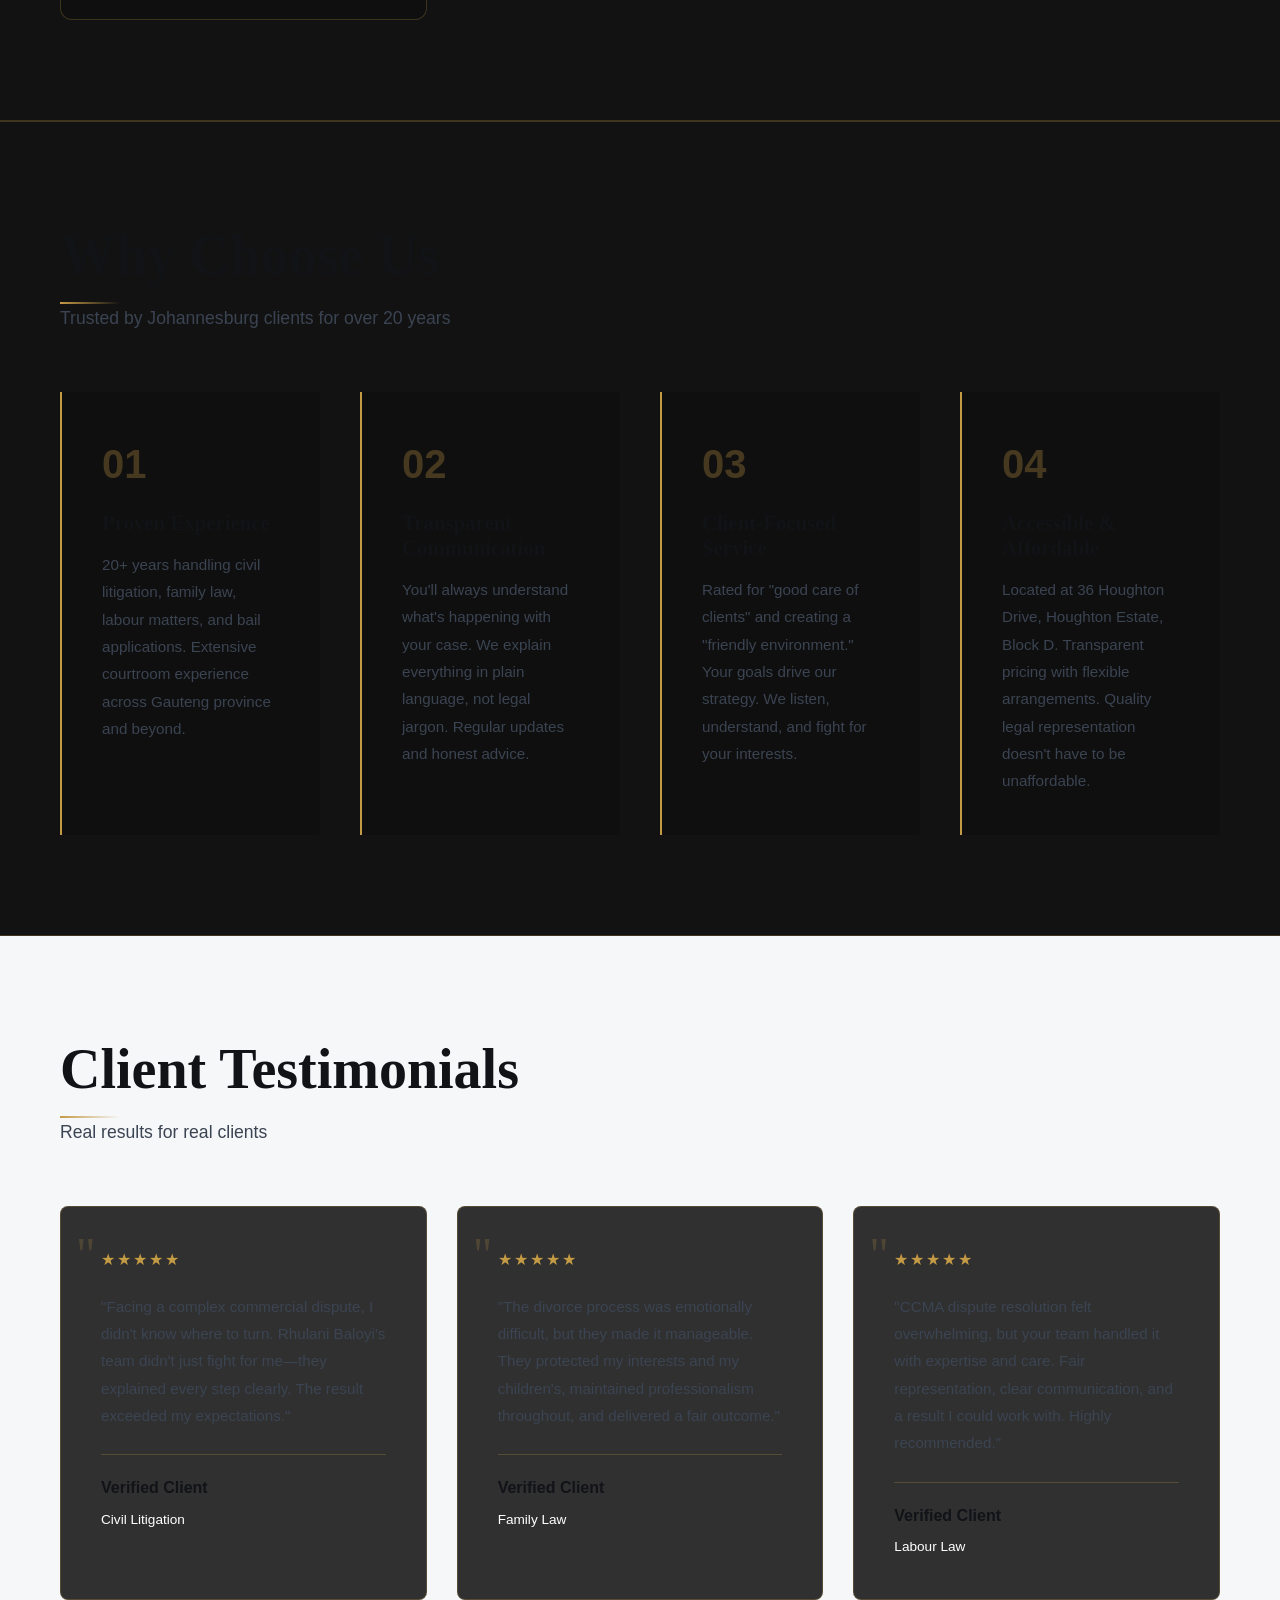
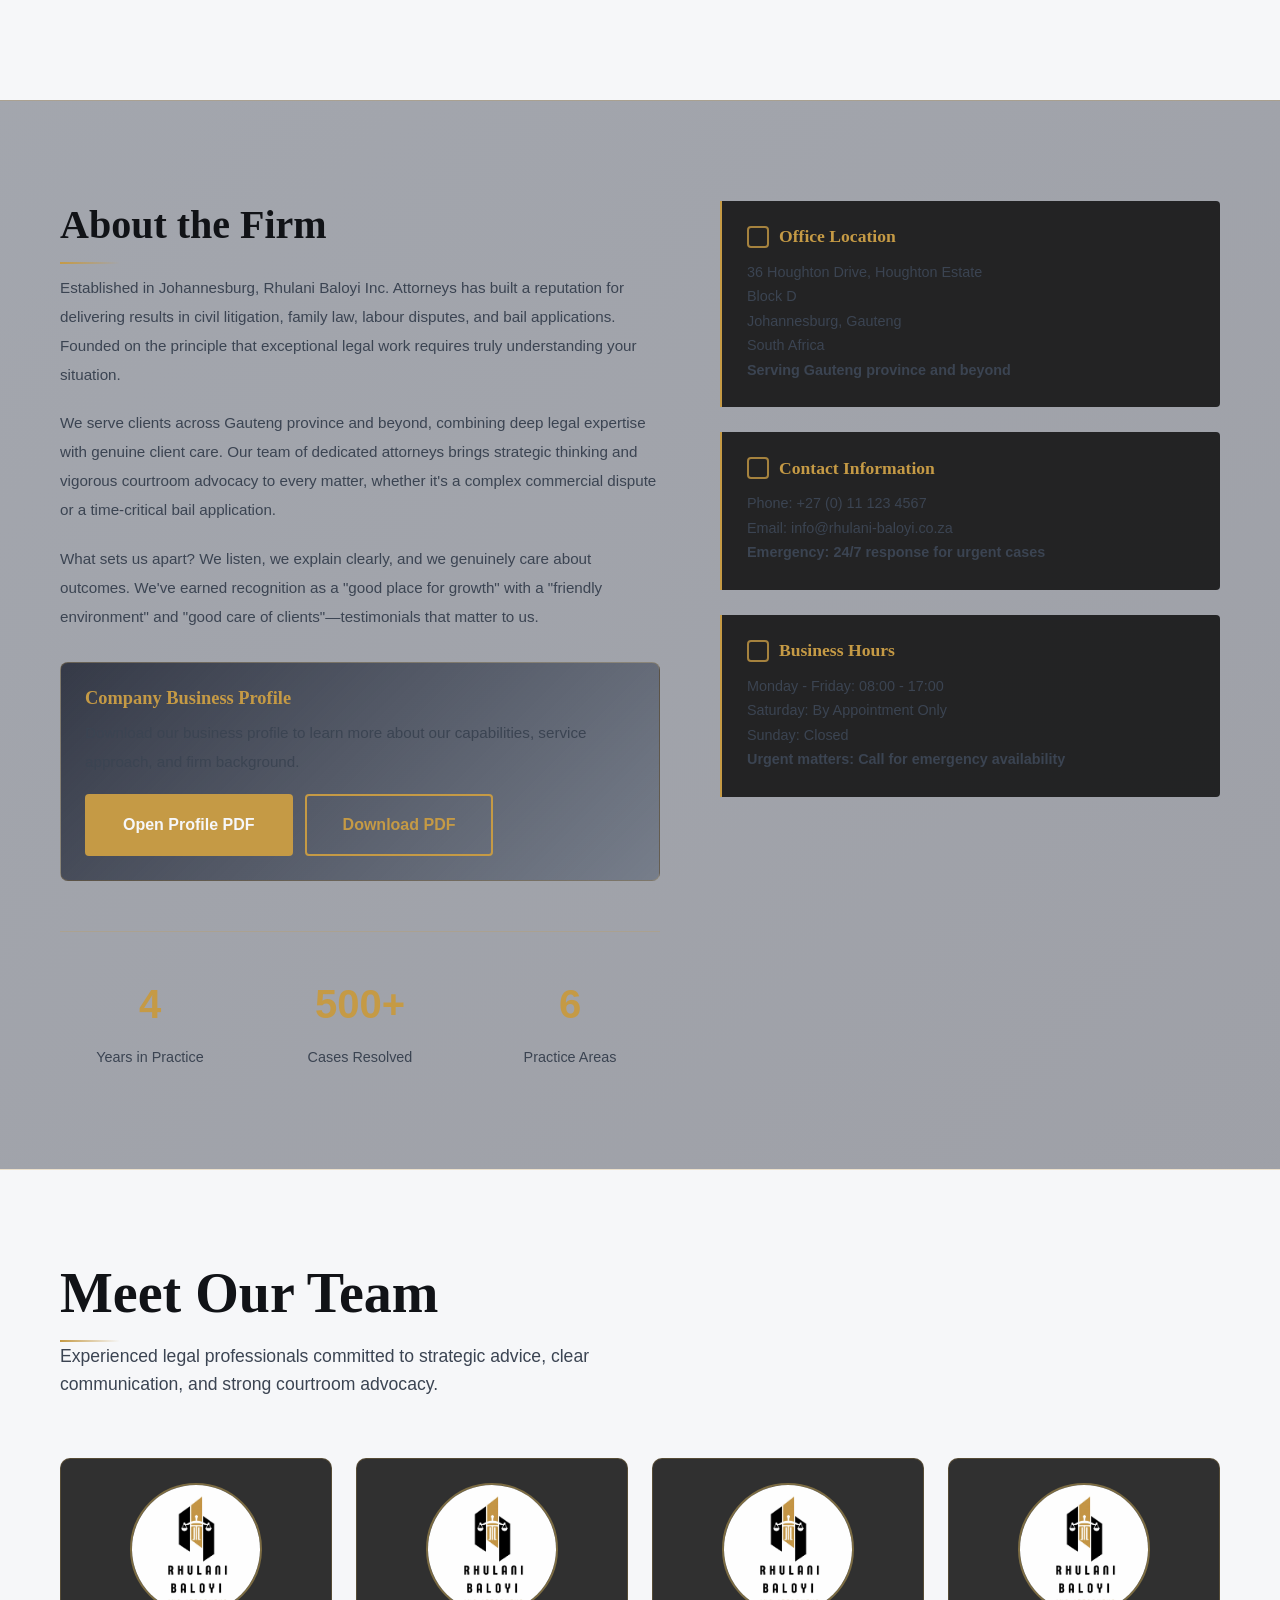
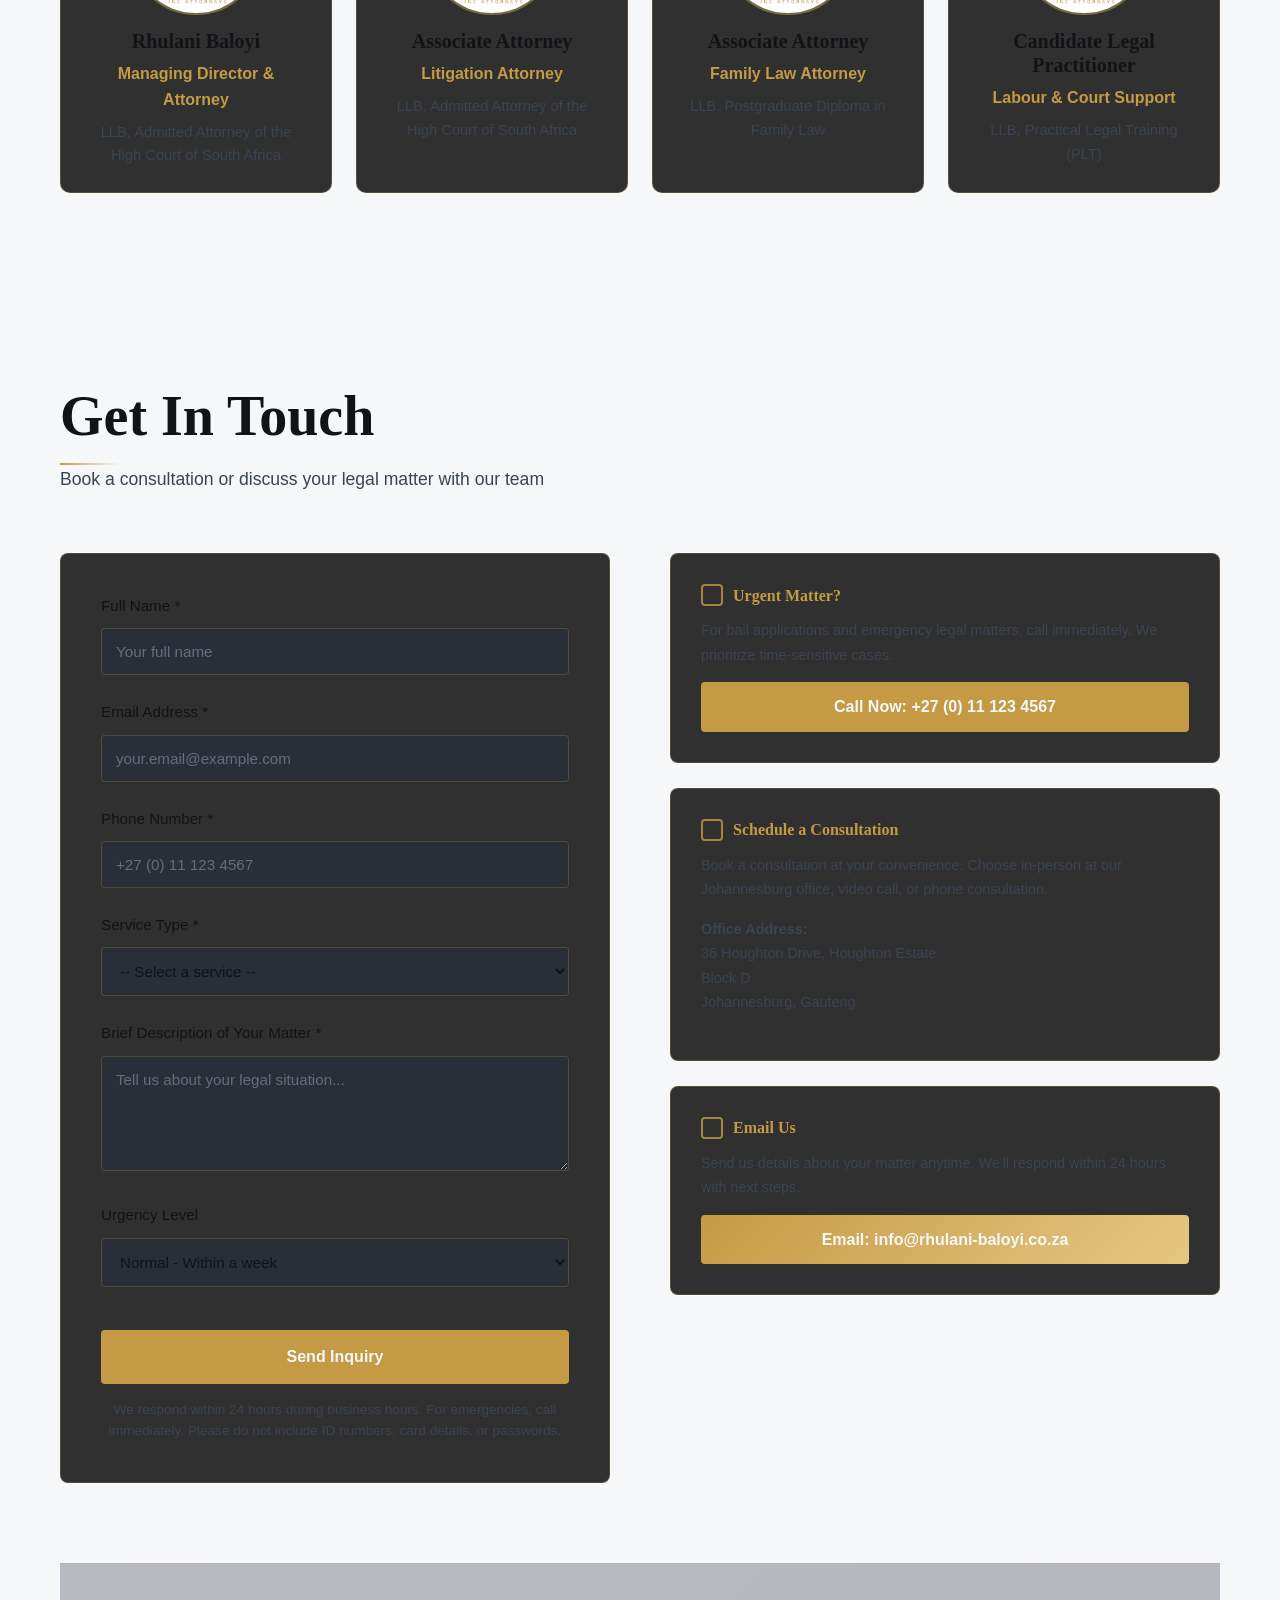
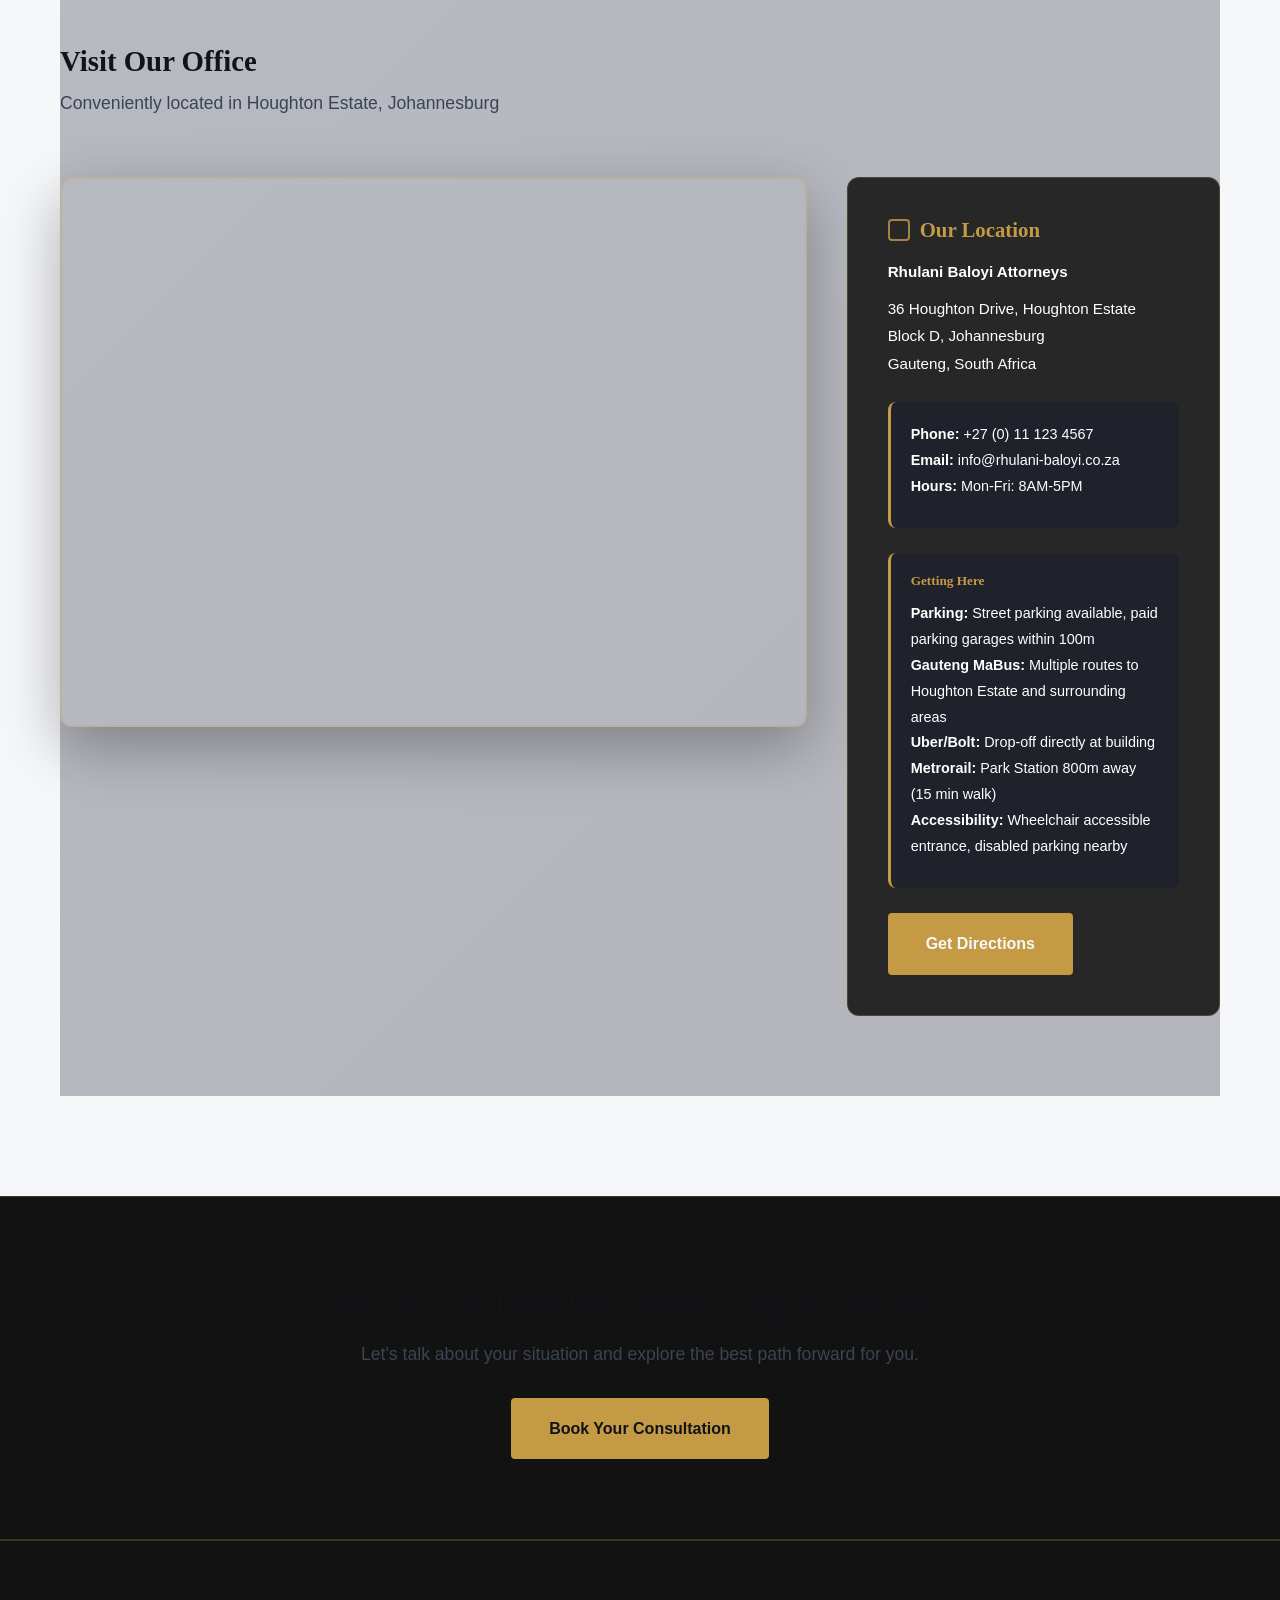
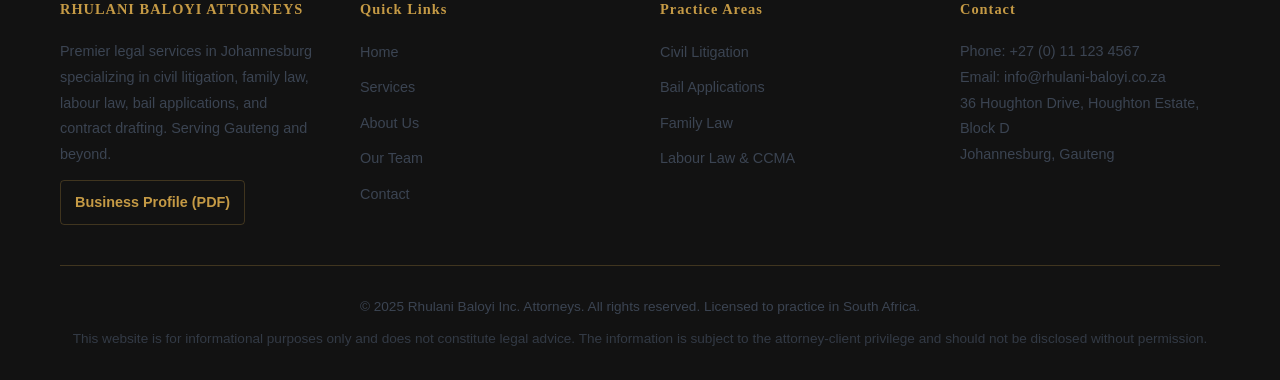
==== commit 69448fb7: "Keep team section simple with four profile cards Co-authored-by: Copilot <223556219+Copilot@users.no" ====
--- a/index.html
+++ b/index.html
@@ -487,16 +487,23 @@
                 </article>
 
                 <article class="team-card">
-                    <img src="logo.jpeg" alt="Portrait of Senior Associate Attorney" class="team-image" loading="lazy" decoding="async" width="220" height="220">
-                    <h3>Senior Associate Attorney</h3>
-                    <p class="team-position">Head of Litigation</p>
-                    <p class="team-qualification">LLB, LLM (Civil Litigation), Right of Appearance in the High Court</p>
+                    <img src="logo.jpeg" alt="Portrait of Associate Attorney" class="team-image" loading="lazy" decoding="async" width="220" height="220">
+                    <h3>Associate Attorney</h3>
+                    <p class="team-position">Litigation Attorney</p>
+                    <p class="team-qualification">LLB, Admitted Attorney of the High Court of South Africa</p>
                 </article>
 
                 <article class="team-card">
-                    <img src="logo.jpeg" alt="Portrait of Candidate Attorney" class="team-image" loading="lazy" decoding="async" width="220" height="220">
-                    <h3>Candidate Attorney</h3>
-                    <p class="team-position">Family & Labour Law Support</p>
+                    <img src="logo.jpeg" alt="Portrait of Associate Attorney" class="team-image" loading="lazy" decoding="async" width="220" height="220">
+                    <h3>Associate Attorney</h3>
+                    <p class="team-position">Family Law Attorney</p>
+                    <p class="team-qualification">LLB, Postgraduate Diploma in Family Law</p>
+                </article>
+
+                <article class="team-card">
+                    <img src="logo.jpeg" alt="Portrait of Candidate Legal Practitioner" class="team-image" loading="lazy" decoding="async" width="220" height="220">
+                    <h3>Candidate Legal Practitioner</h3>
+                    <p class="team-position">Labour & Court Support</p>
                     <p class="team-qualification">LLB, Practical Legal Training (PLT)</p>
                 </article>
             </div>
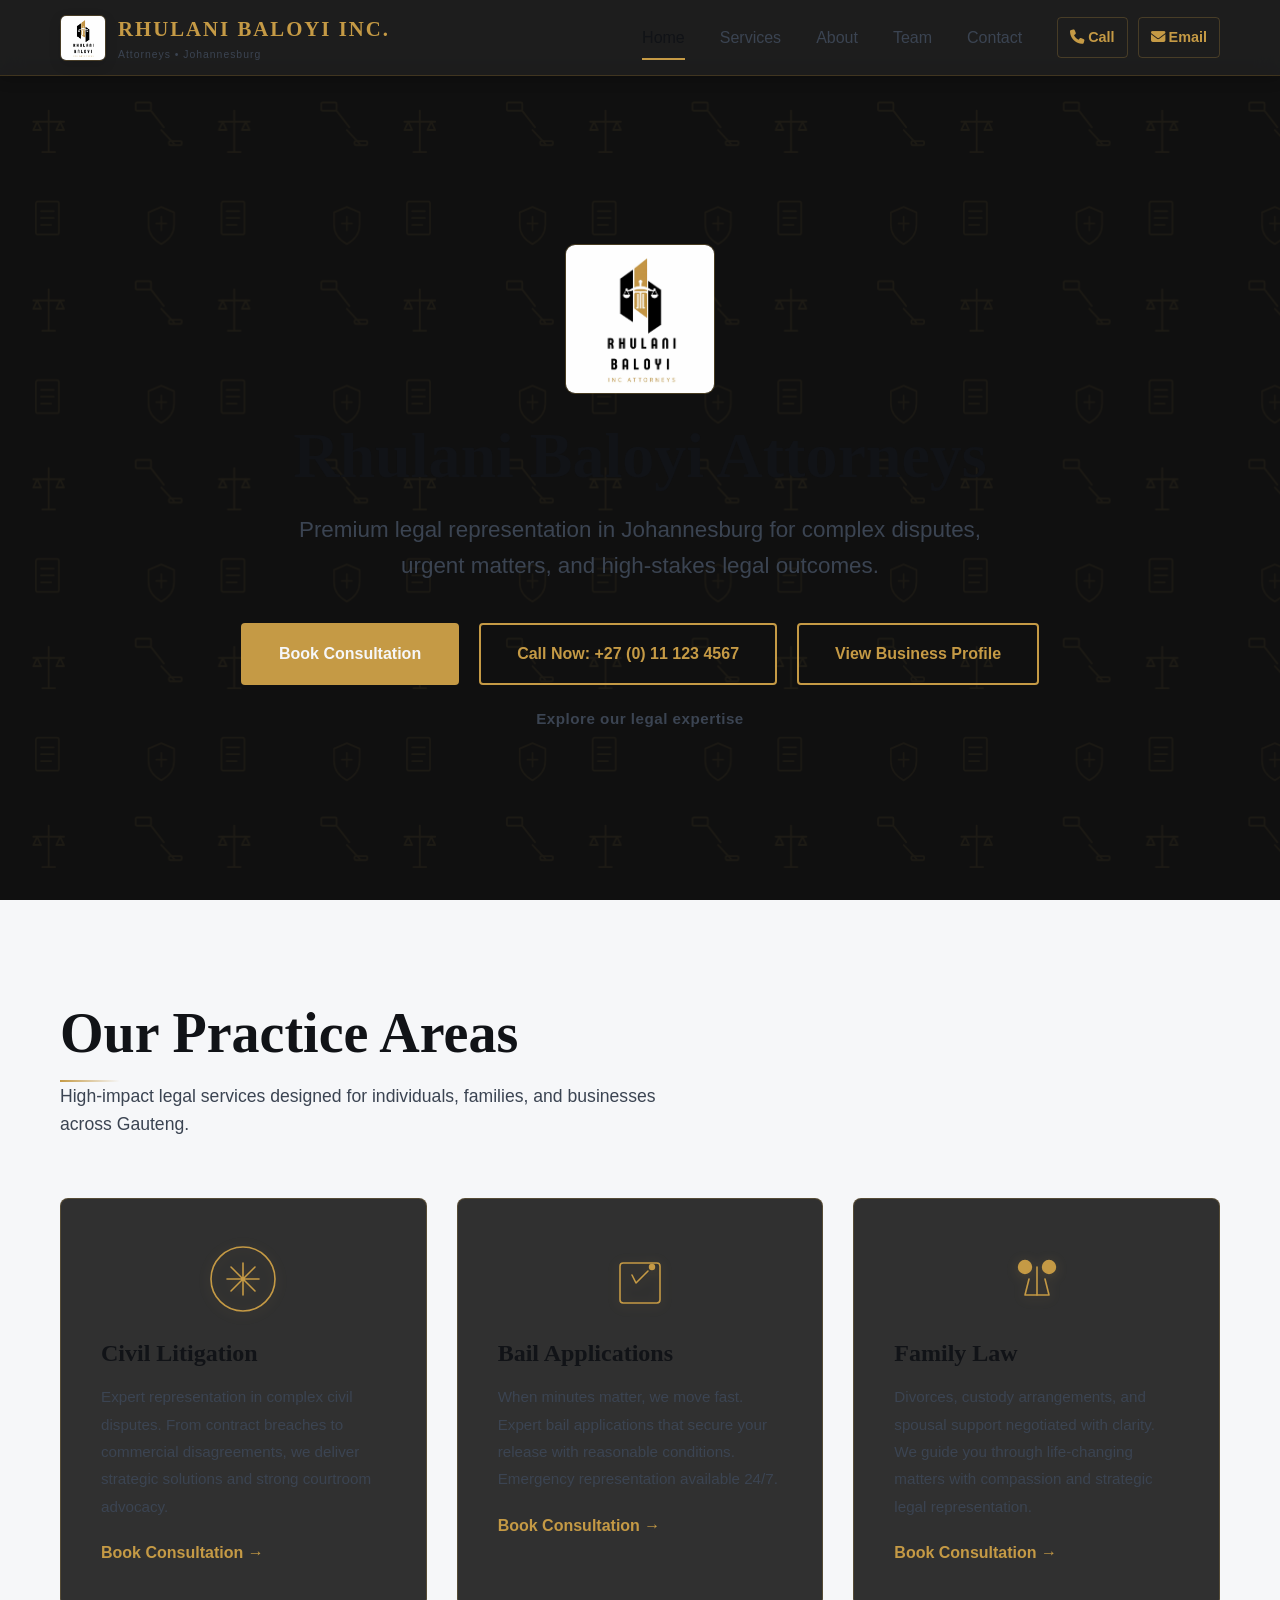
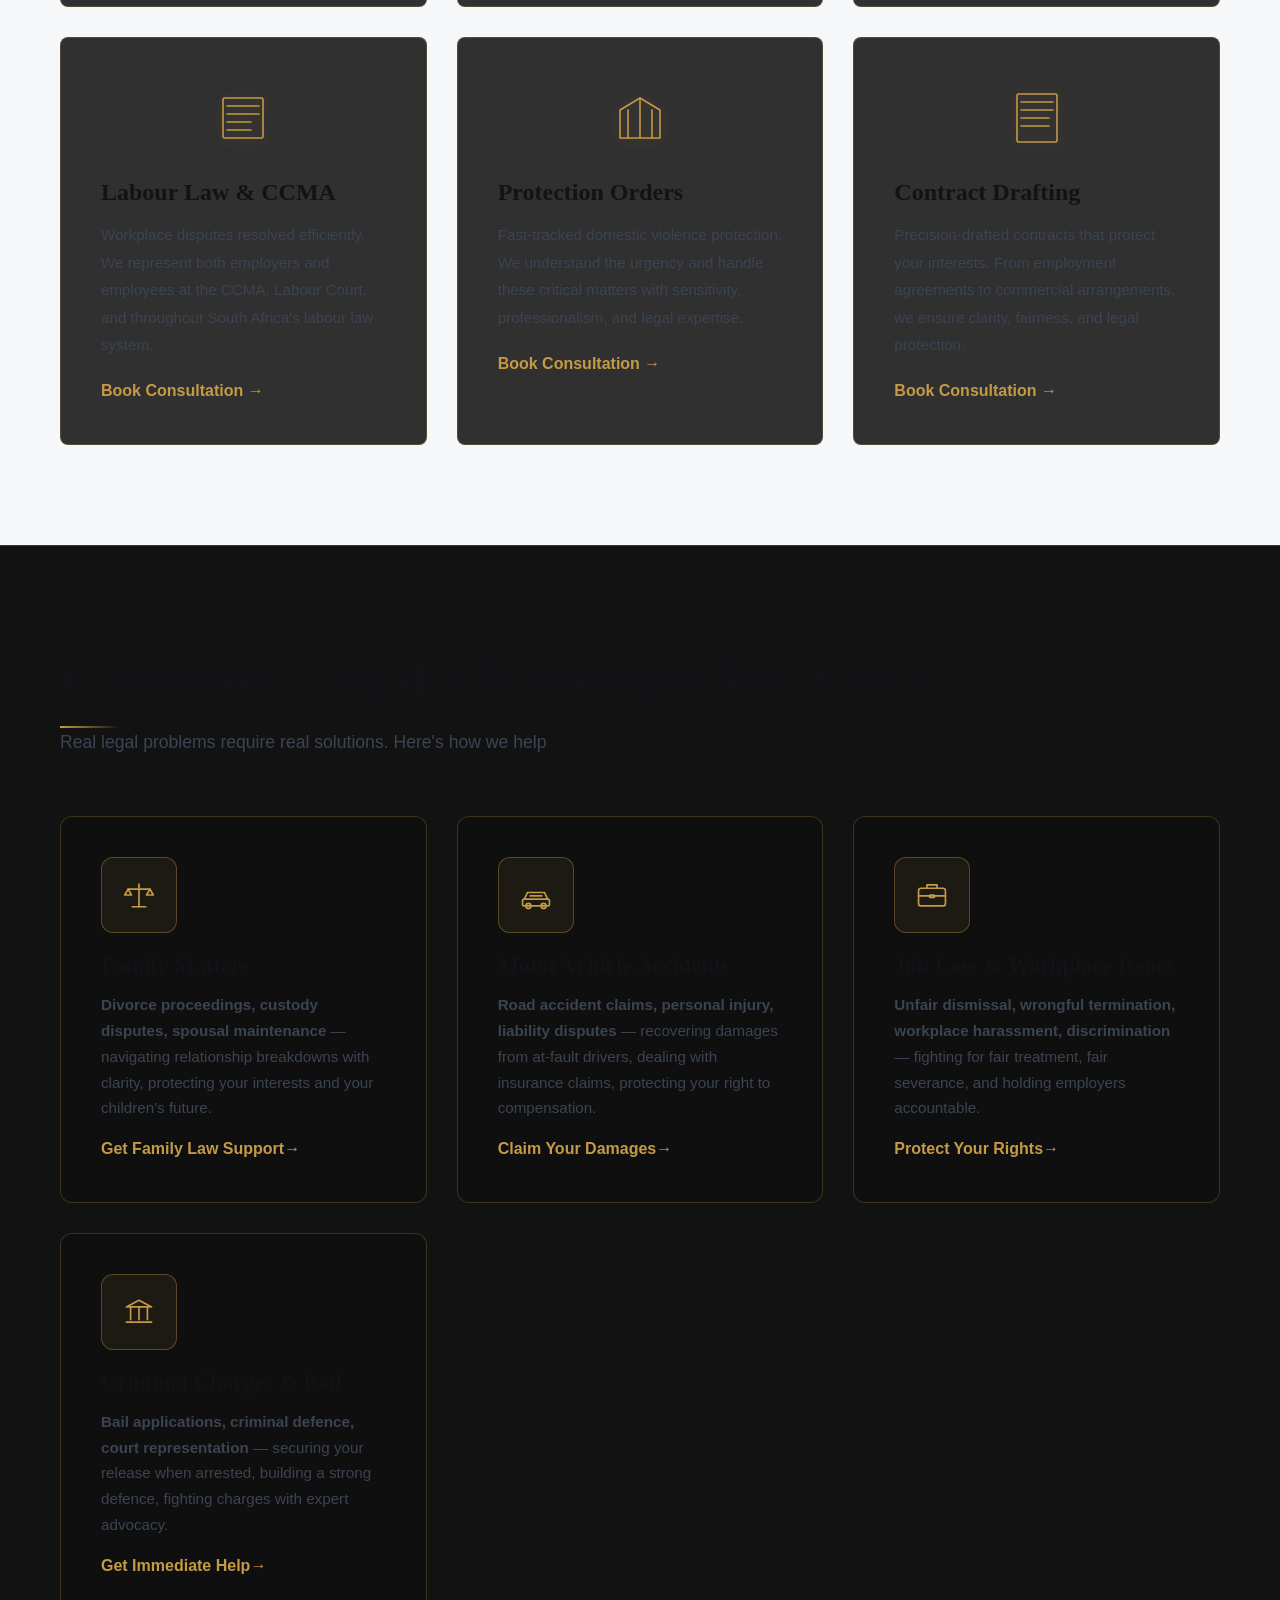
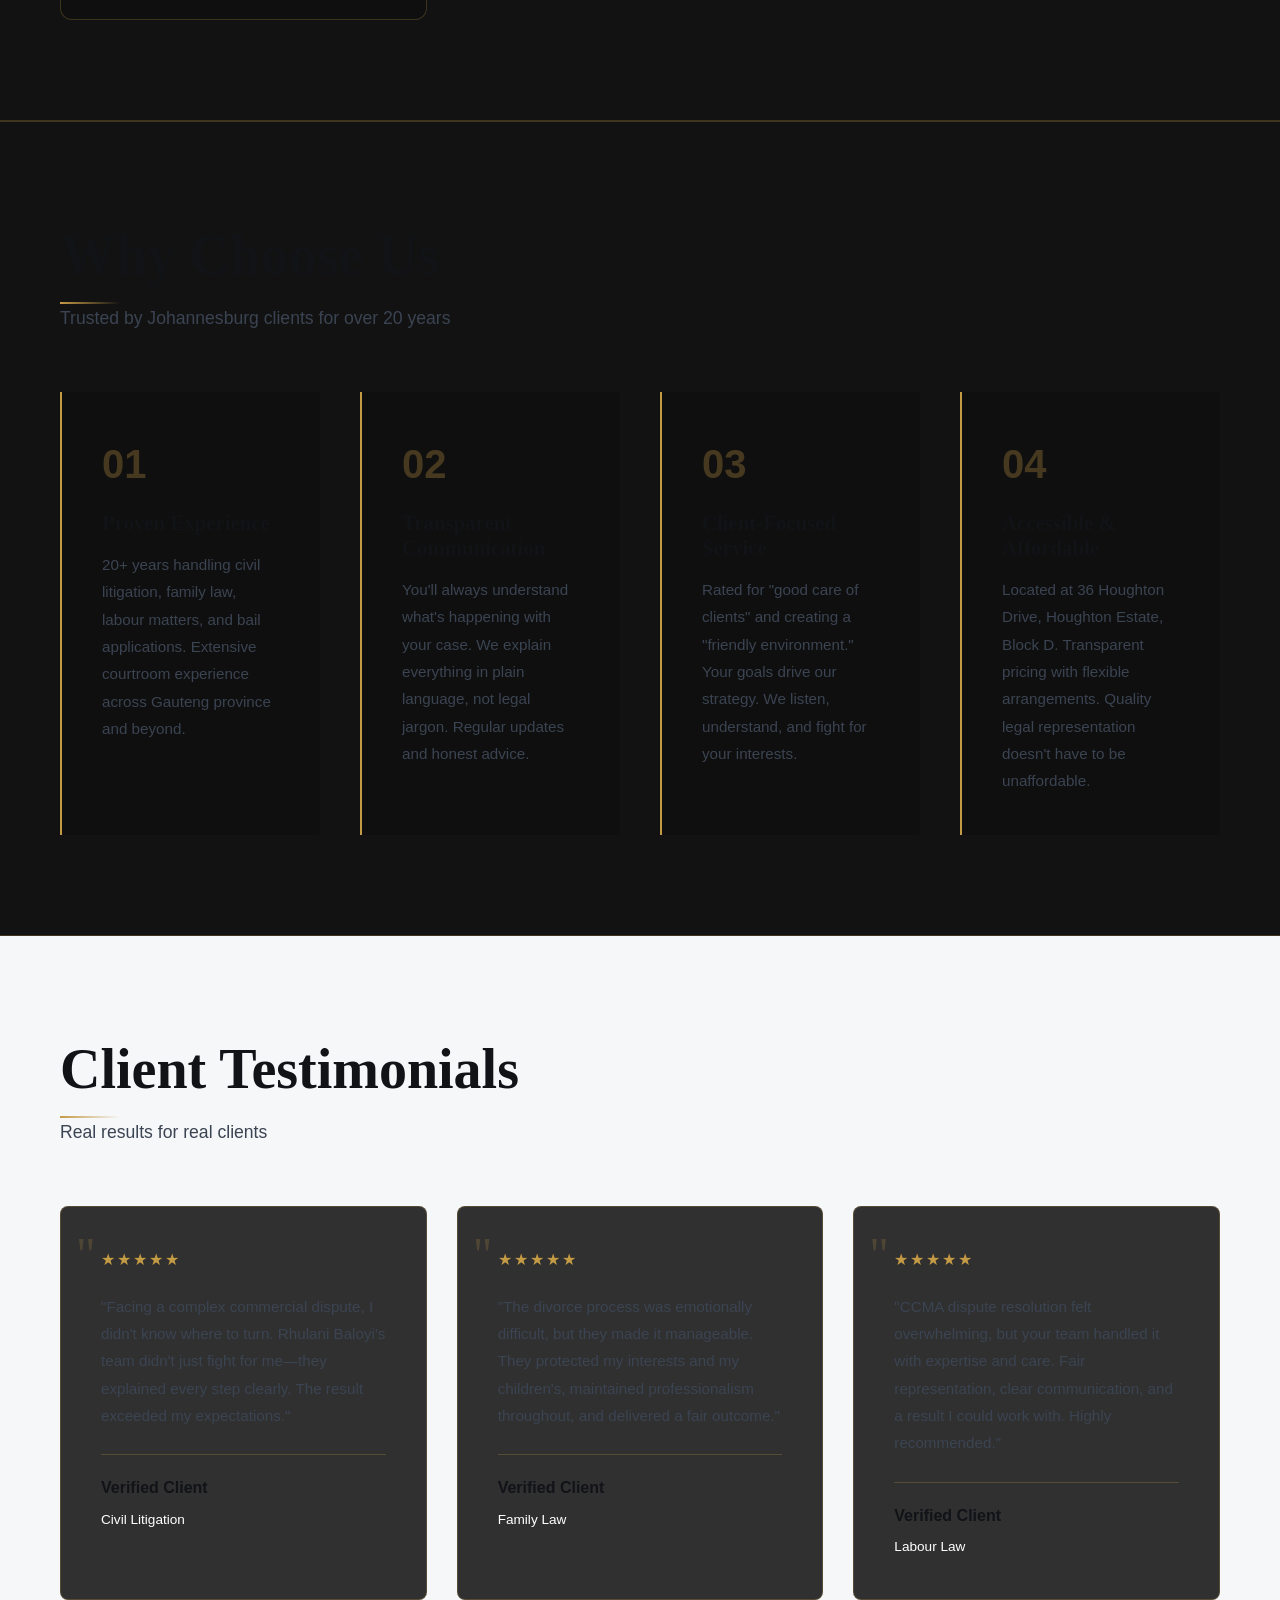
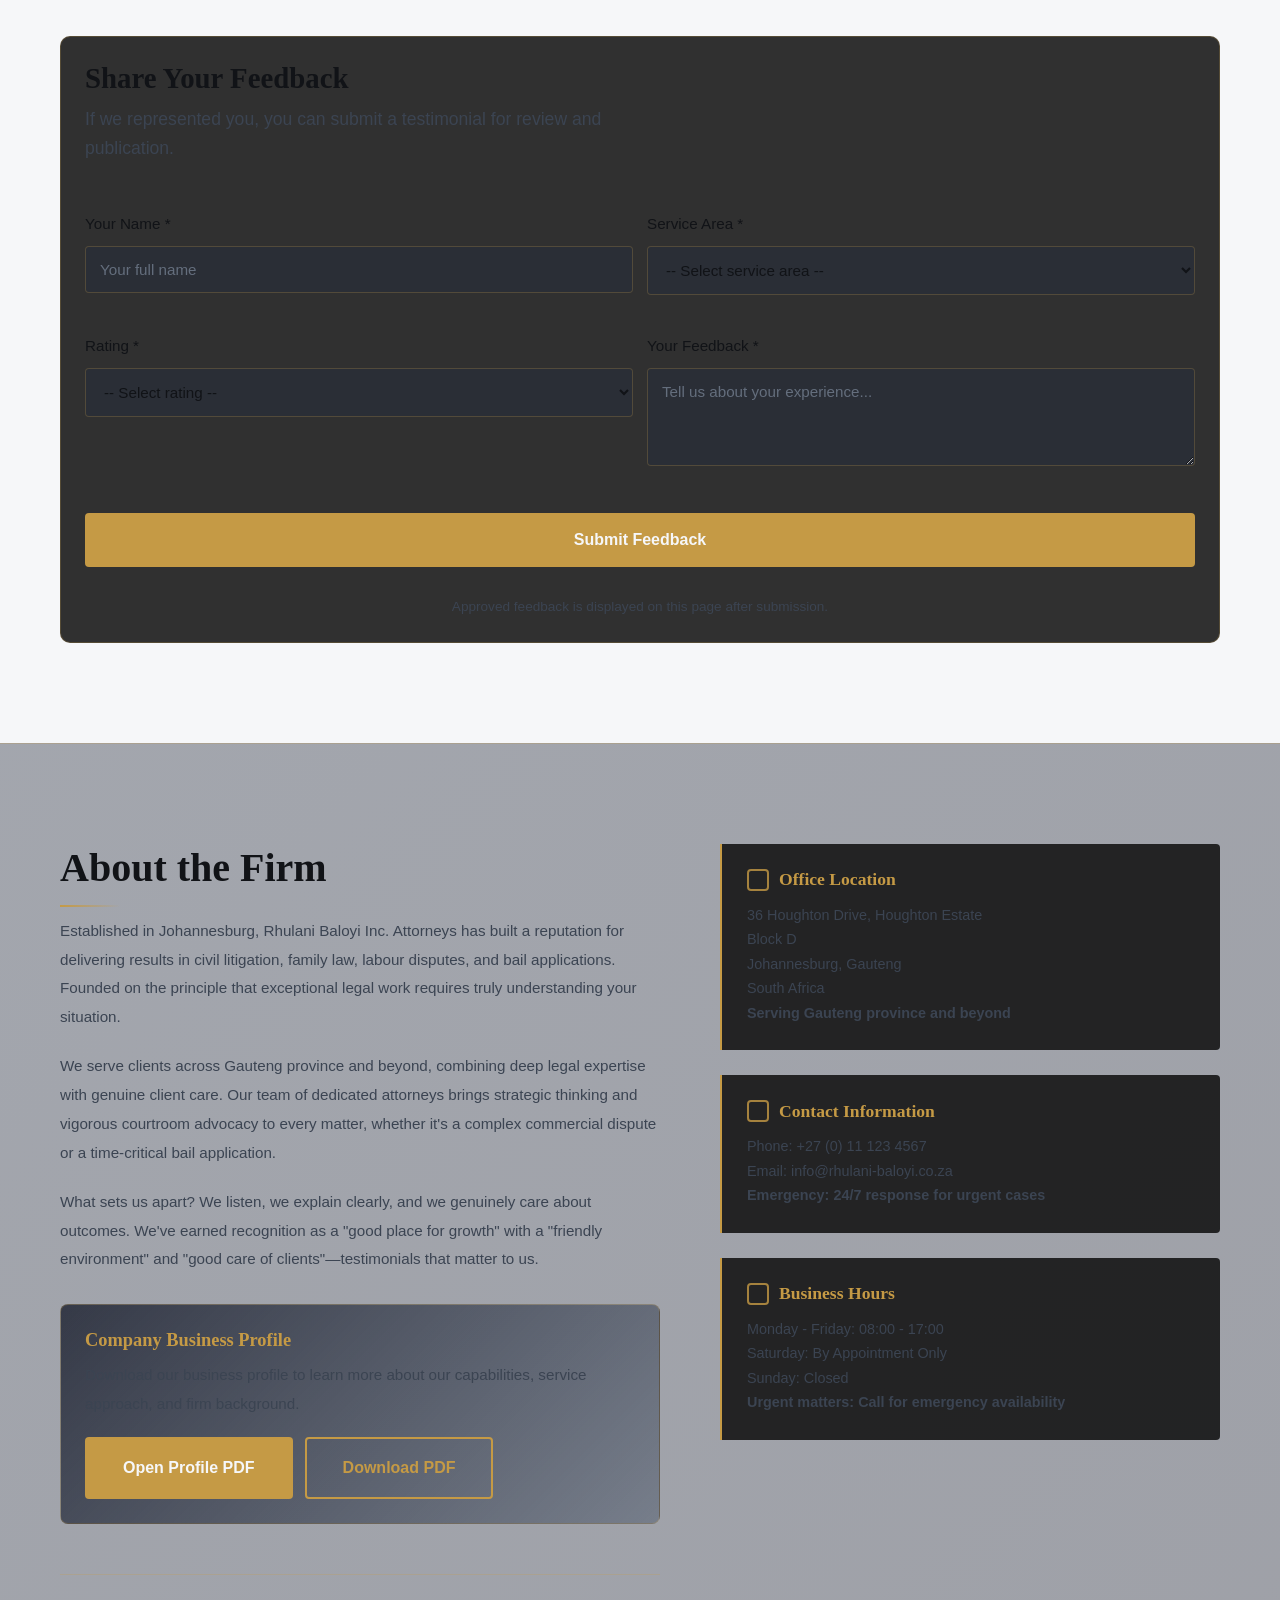
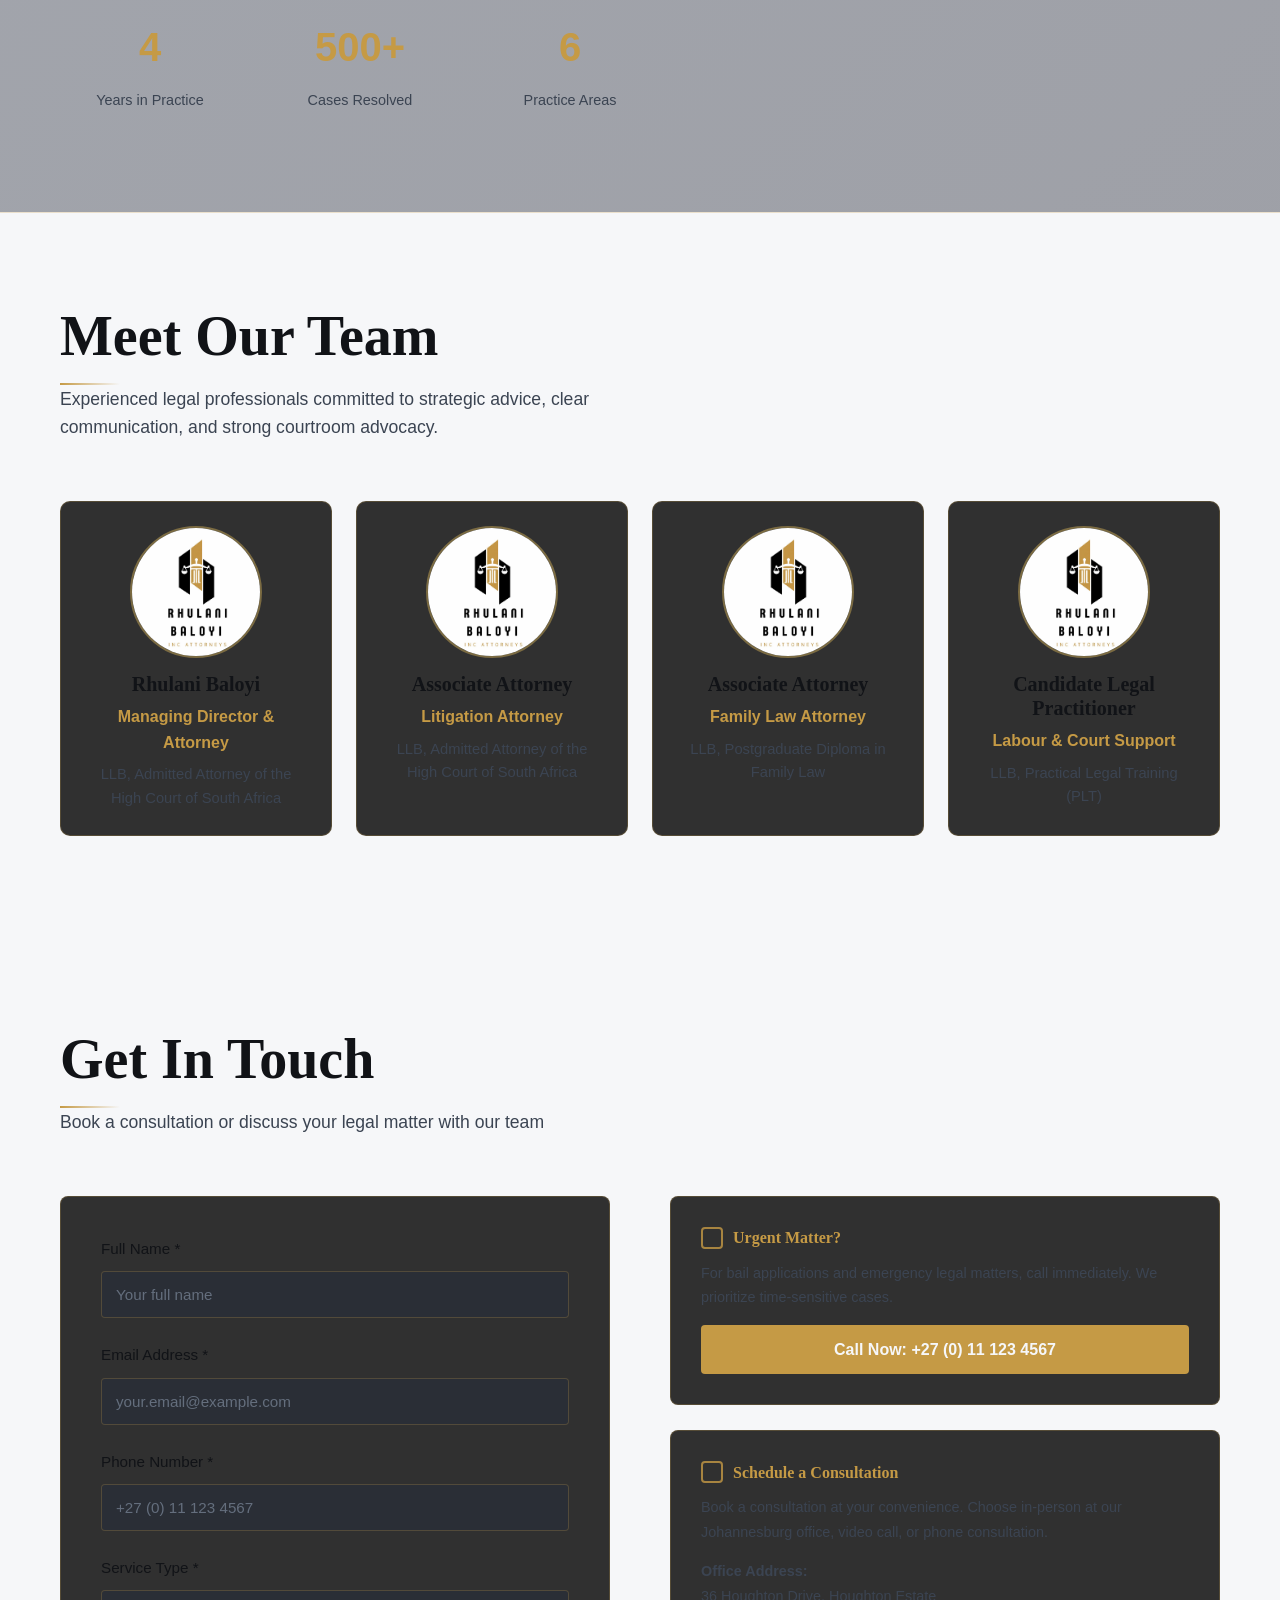
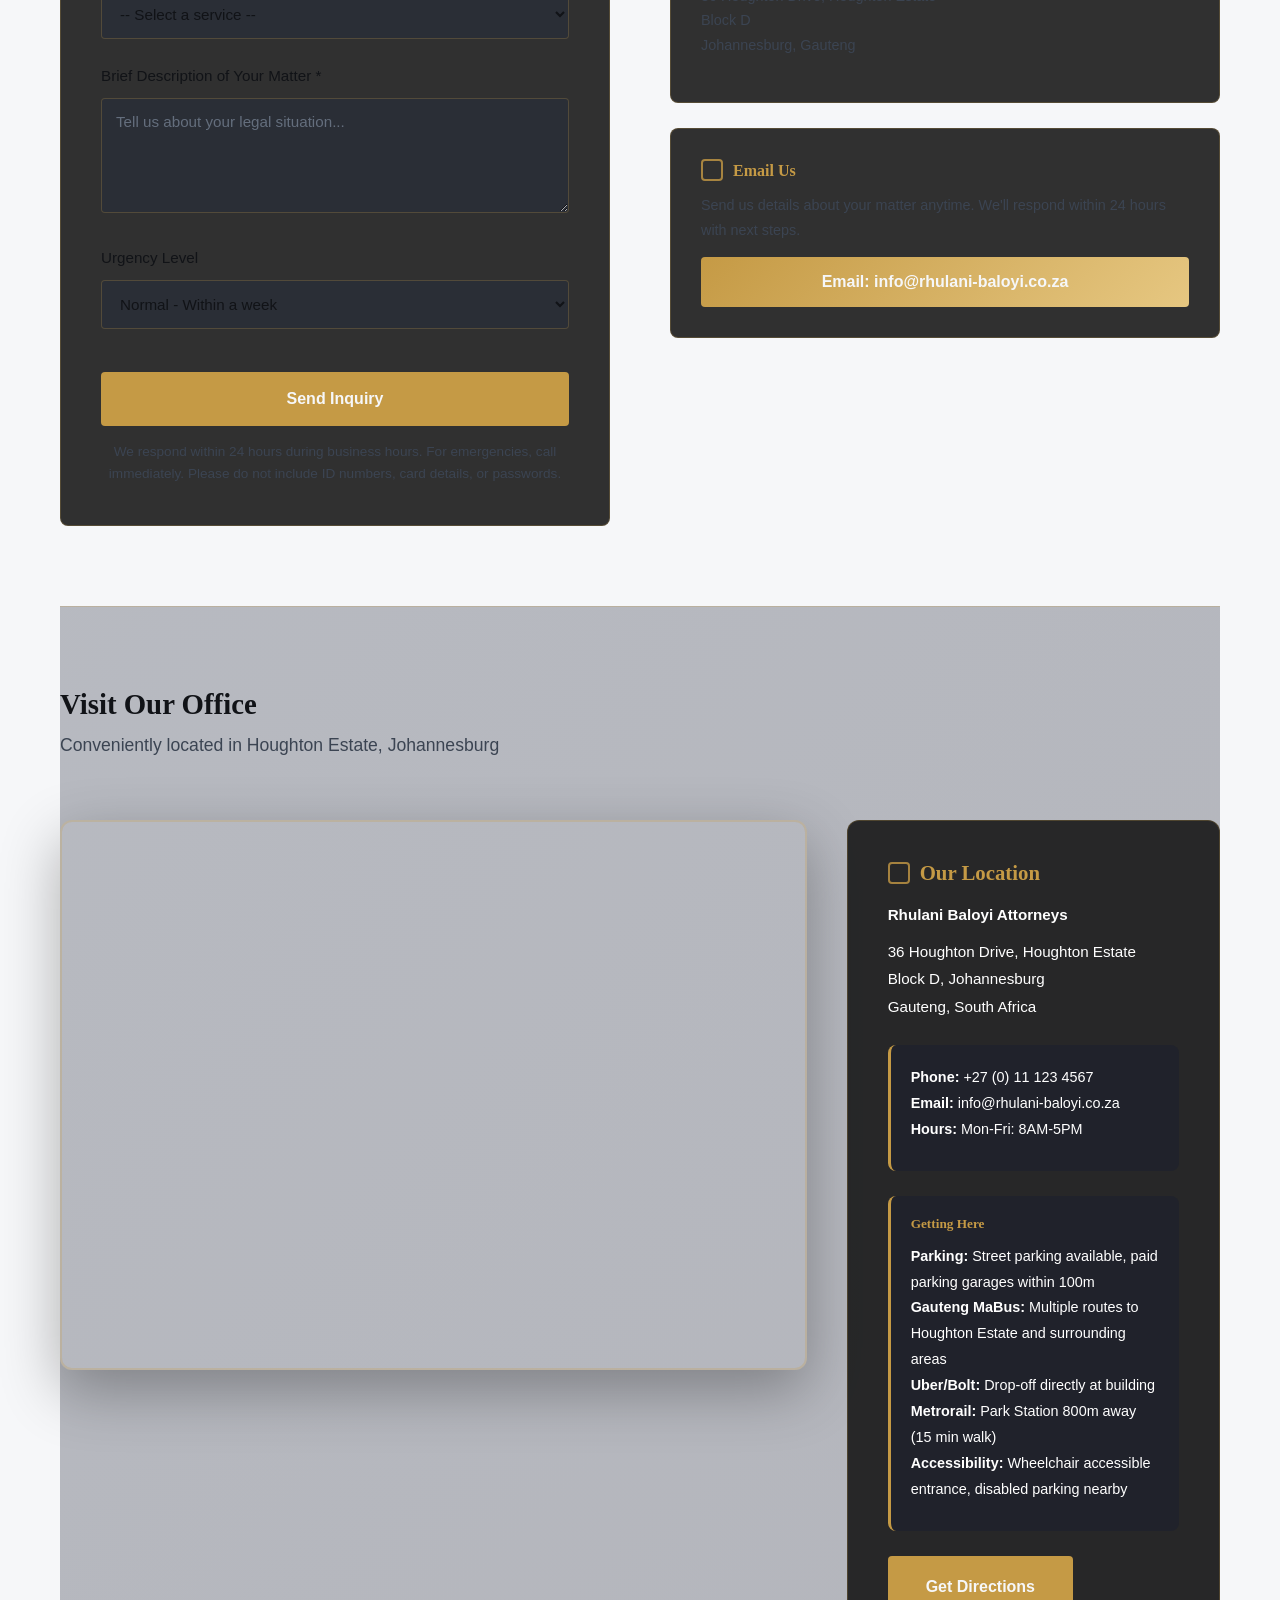
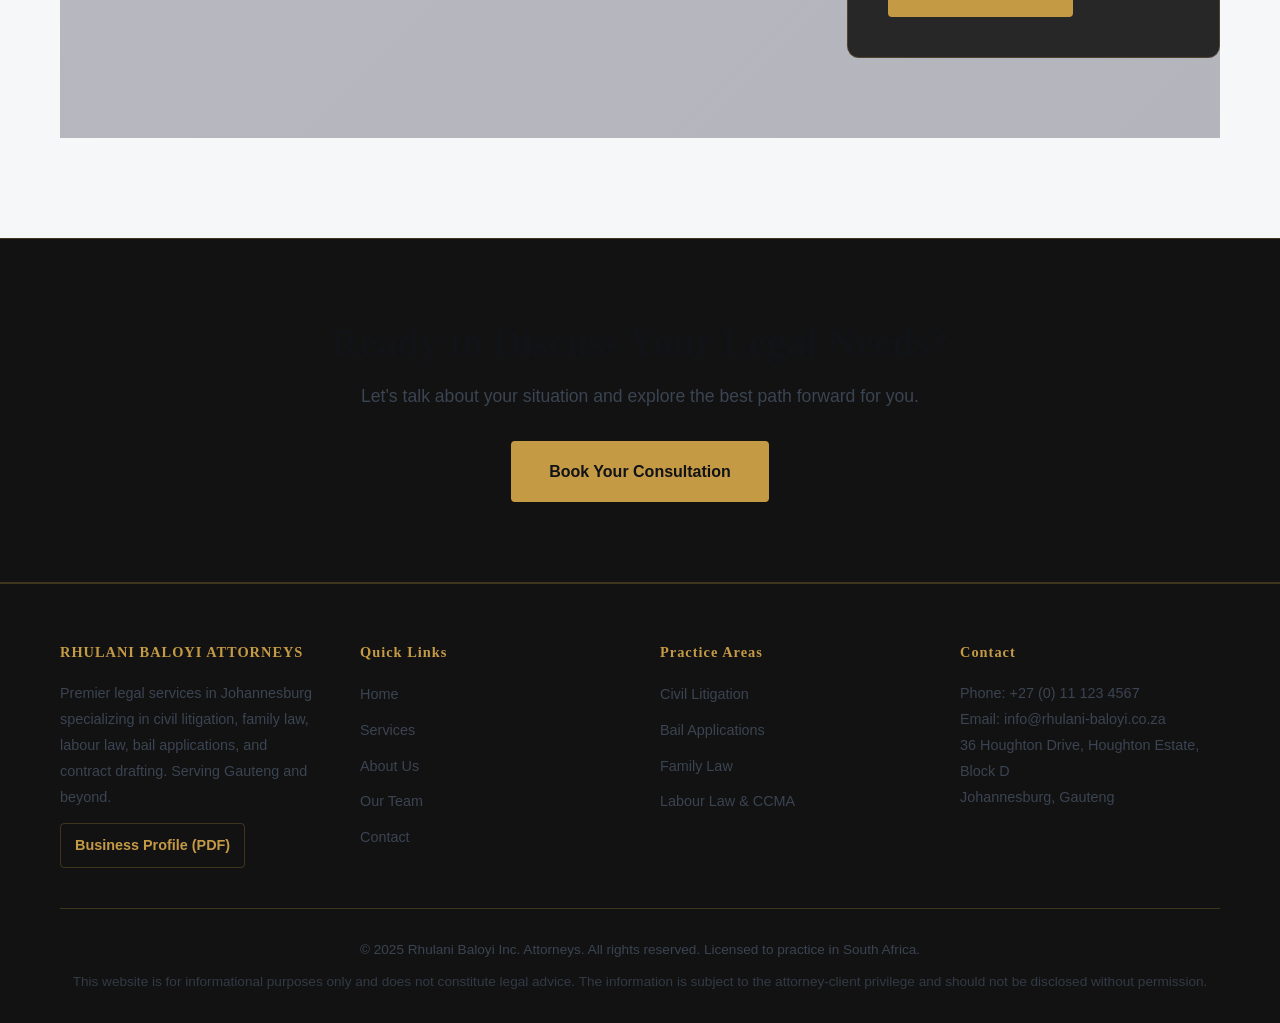
==== commit a5fde2d0: "Add testimonial feedback form with email and auto-display Co-authored-by: Copilot <223556219+Copilot" ====
--- a/index.html
+++ b/index.html
@@ -387,7 +387,7 @@
                 <p class="section-lead">Real results for real clients</p>
             </div>
 
-            <div class="testimonials-container">
+            <div class="testimonials-container" id="testimonialList">
                 <div class="testimonial-item">
                     <div class="testimonial-stars">★★★★★</div>
                     <p class="testimonial-text">"Facing a complex commercial dispute, I didn't know where to turn. Rhulani Baloyi's team didn't just fight for me—they explained every step clearly. The result exceeded my expectations."</p>
@@ -414,6 +414,53 @@
                         <span>Labour Law</span>
                     </div>
                 </div>
+            </div>
+
+            <div class="testimonial-feedback-wrap">
+                <h3 class="section-title-small">Share Your Feedback</h3>
+                <p class="section-lead">If we represented you, you can submit a testimonial for review and publication.</p>
+                <form id="testimonialForm" class="testimonial-form" method="POST" data-feedback-endpoint="REPLACE_WITH_TESTIMONIAL_ENDPOINT" novalidate>
+                    <div class="form-group">
+                        <label for="clientName">Your Name *</label>
+                        <input type="text" id="clientName" name="clientName" placeholder="Your full name" autocomplete="name" minlength="2" maxlength="80" required>
+                    </div>
+
+                    <div class="form-group">
+                        <label for="clientService">Service Area *</label>
+                        <select id="clientService" name="clientService" required>
+                            <option value="">-- Select service area --</option>
+                            <option value="Civil Litigation">Civil Litigation</option>
+                            <option value="Bail Applications">Bail Applications</option>
+                            <option value="Family Law">Family Law</option>
+                            <option value="Labour Law">Labour Law</option>
+                            <option value="Protection Orders">Protection Orders</option>
+                            <option value="Contract Drafting">Contract Drafting</option>
+                        </select>
+                    </div>
+
+                    <div class="form-group">
+                        <label for="clientRating">Rating *</label>
+                        <select id="clientRating" name="clientRating" required>
+                            <option value="">-- Select rating --</option>
+                            <option value="5">★★★★★ (Excellent)</option>
+                            <option value="4">★★★★☆ (Very Good)</option>
+                            <option value="3">★★★☆☆ (Good)</option>
+                        </select>
+                    </div>
+
+                    <div class="form-group">
+                        <label for="clientFeedback">Your Feedback *</label>
+                        <textarea id="clientFeedback" name="clientFeedback" rows="4" placeholder="Tell us about your experience..." minlength="20" maxlength="600" required></textarea>
+                    </div>
+
+                    <div class="honeypot-field" aria-hidden="true">
+                        <label for="companyWebsite">Website</label>
+                        <input type="text" id="companyWebsite" name="companyWebsite" tabindex="-1" autocomplete="off">
+                    </div>
+
+                    <button type="submit" class="cta-button primary">Submit Feedback</button>
+                    <p class="form-note">Approved feedback is displayed on this page after submission.</p>
+                </form>
             </div>
         </div>
     </section>
--- a/styles.css
+++ b/styles.css
@@ -284,13 +284,14 @@
 .nav-quick-actions {
     display: flex;
     gap: 10px;
-    padding-top: 5px;
+    align-items: center;
 }
 
 .nav-menu {
     display: flex;
     list-style: none;
     gap: 35px;
+    align-items: center;
 }
 
 .nav-link {
@@ -300,6 +301,11 @@
     position: relative;
     transition: var(--transition-fast);
     padding: 5px 0;
+    display: inline-flex;
+    align-items: center;
+    justify-content: center;
+    text-align: center;
+    min-height: 28px;
 }
 
 .nav-link::after {
@@ -1038,6 +1044,35 @@
 .testimonial-author span {
     color: #ffffff;
     font-size: 0.85rem;
+}
+
+.testimonial-feedback-wrap {
+    margin-top: 36px;
+    padding: 24px;
+    border: 1px solid var(--border-color);
+    border-radius: 10px;
+    background: rgba(16, 16, 16, 0.86);
+}
+
+.testimonial-form {
+    display: grid;
+    grid-template-columns: repeat(2, minmax(0, 1fr));
+    gap: 14px;
+}
+
+.testimonial-form .form-group:last-of-type {
+    grid-column: 1 / -1;
+}
+
+.testimonial-form button,
+.testimonial-form .form-note {
+    grid-column: 1 / -1;
+}
+
+@media (max-width: 768px) {
+    .testimonial-form {
+        grid-template-columns: 1fr;
+    }
 }
 
 /* ============================================
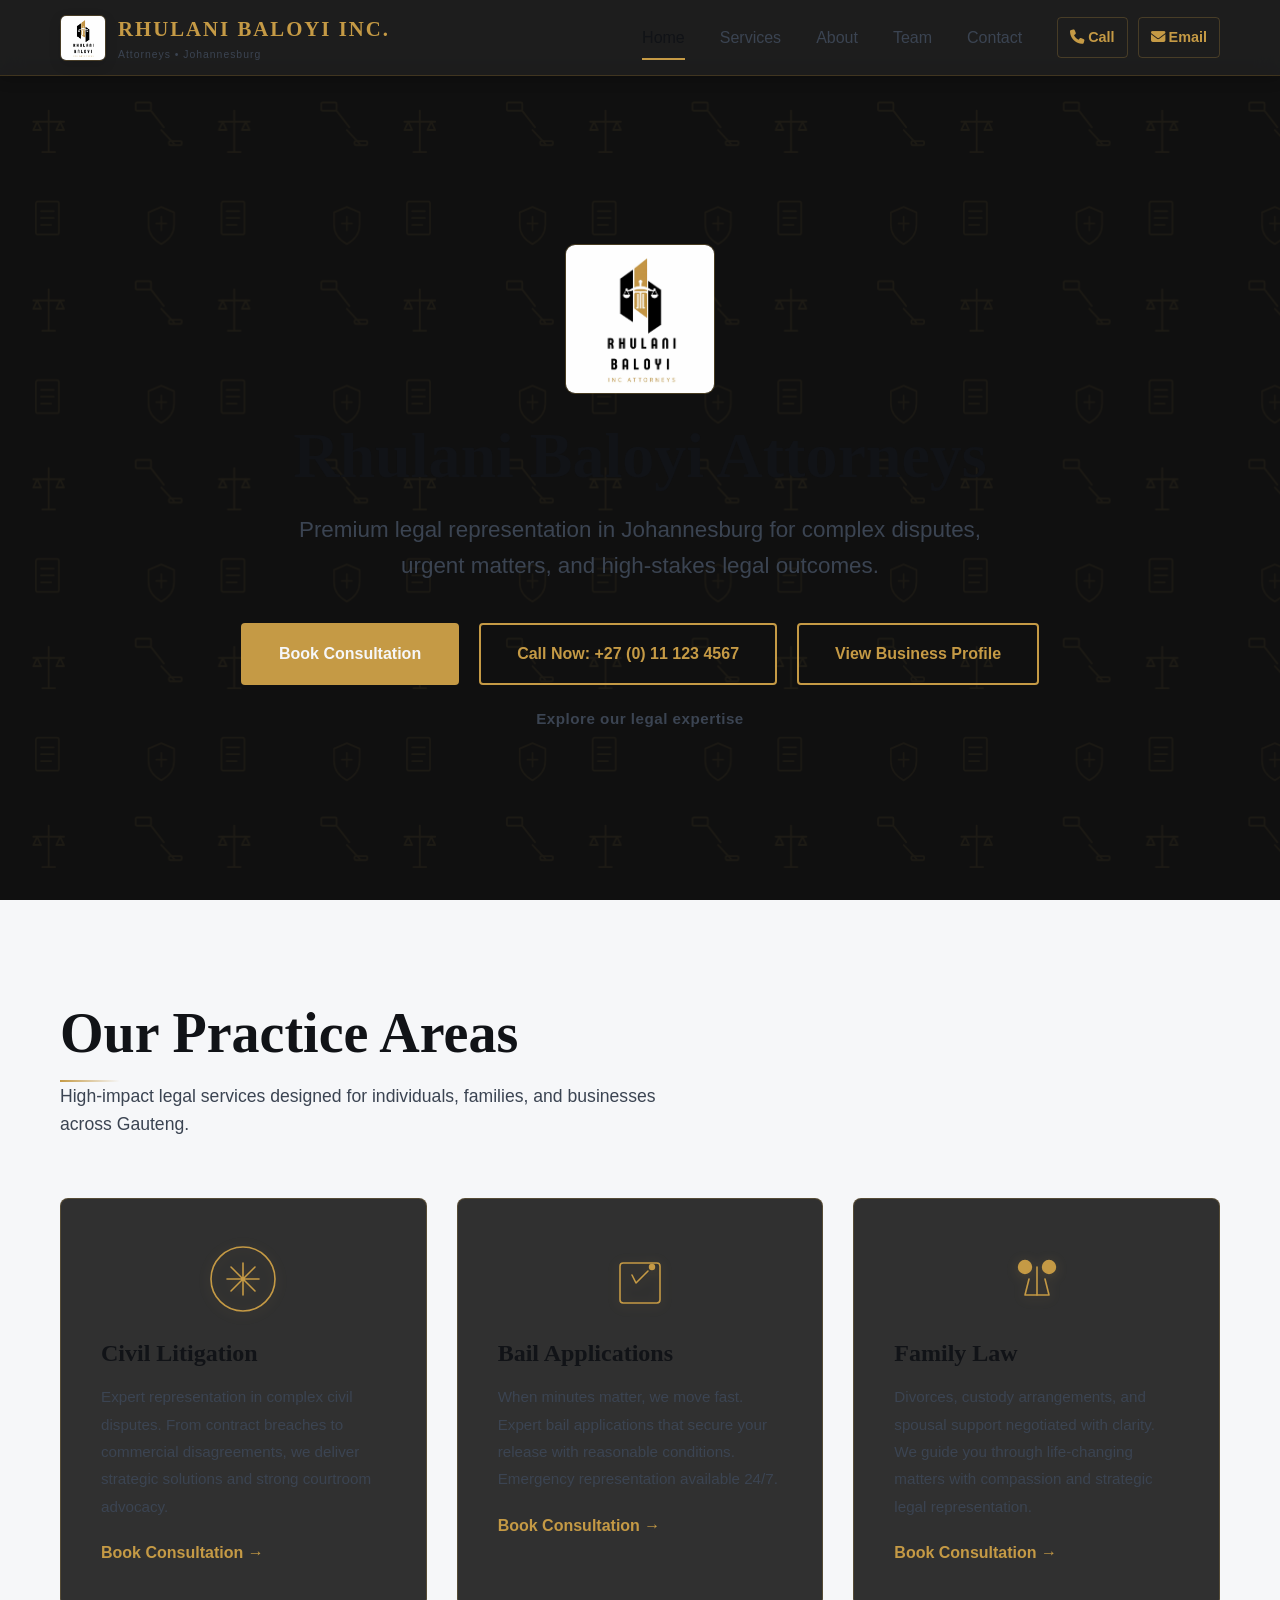
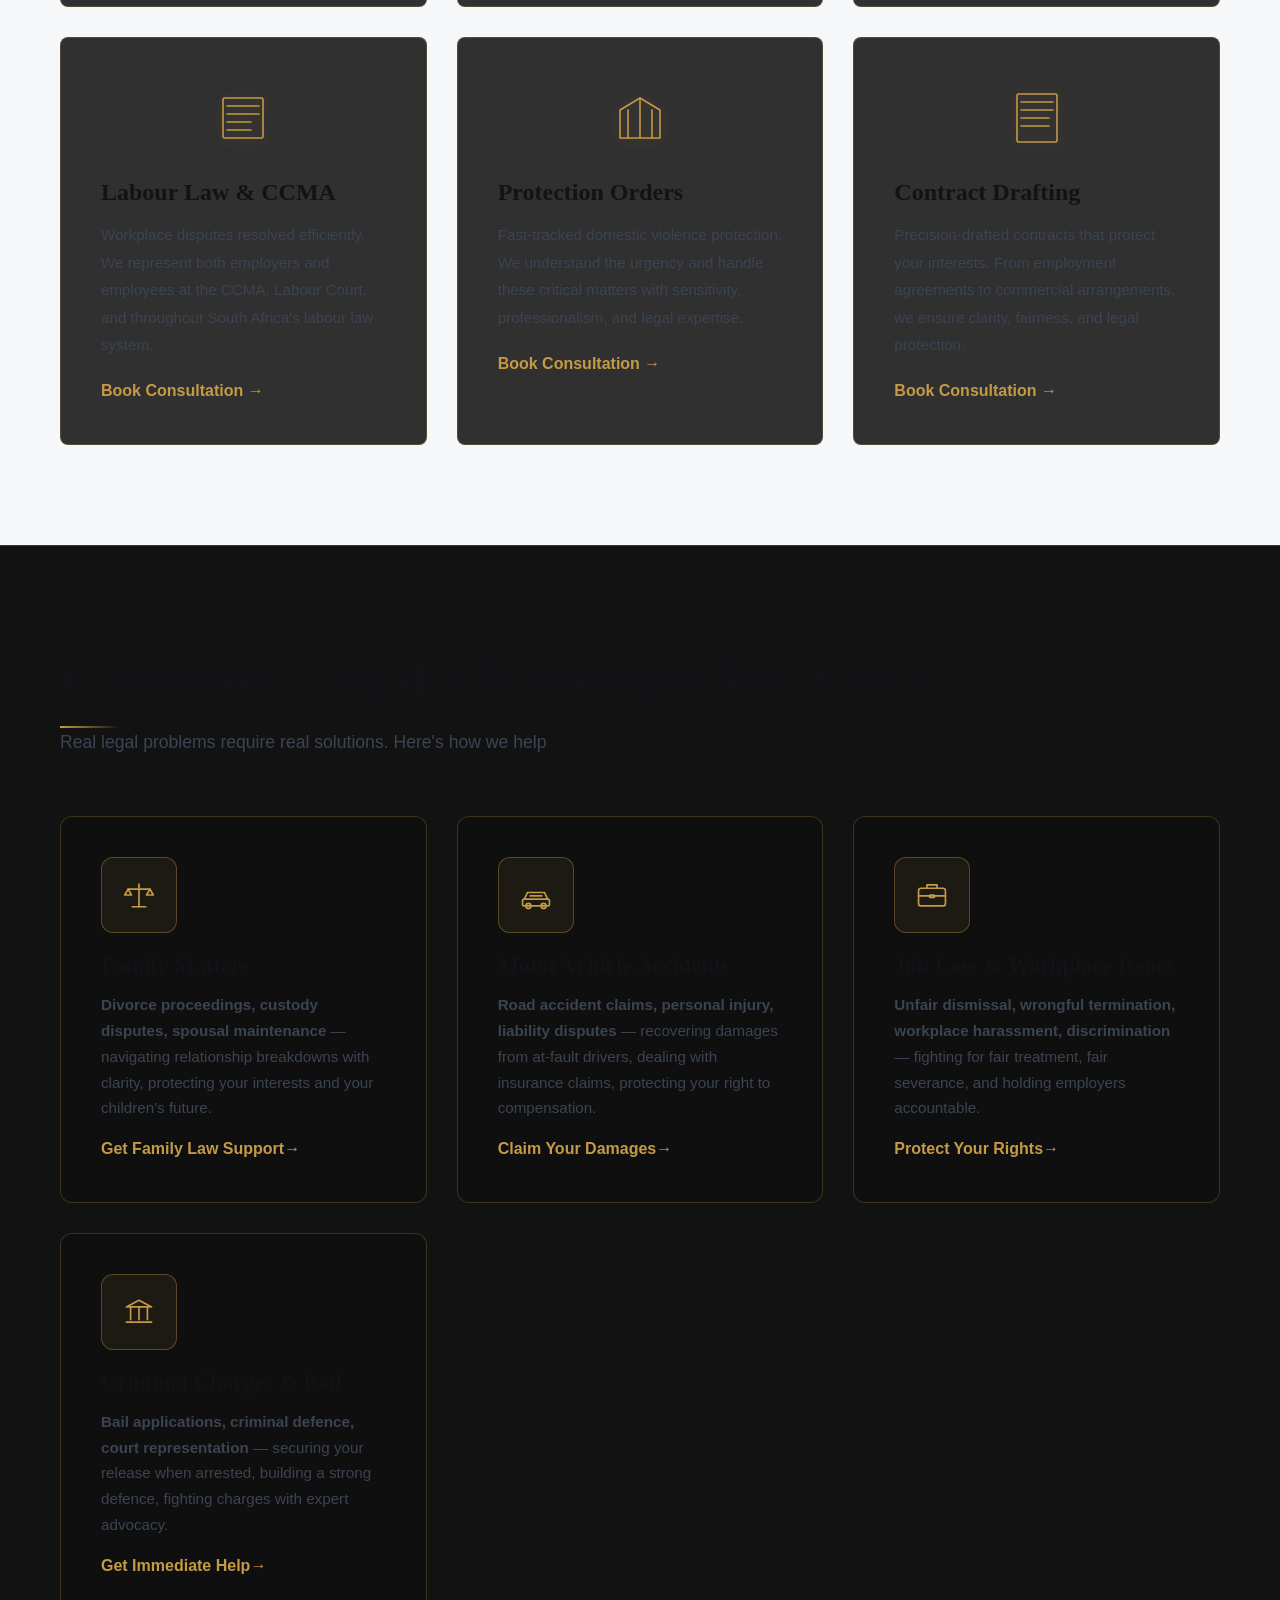
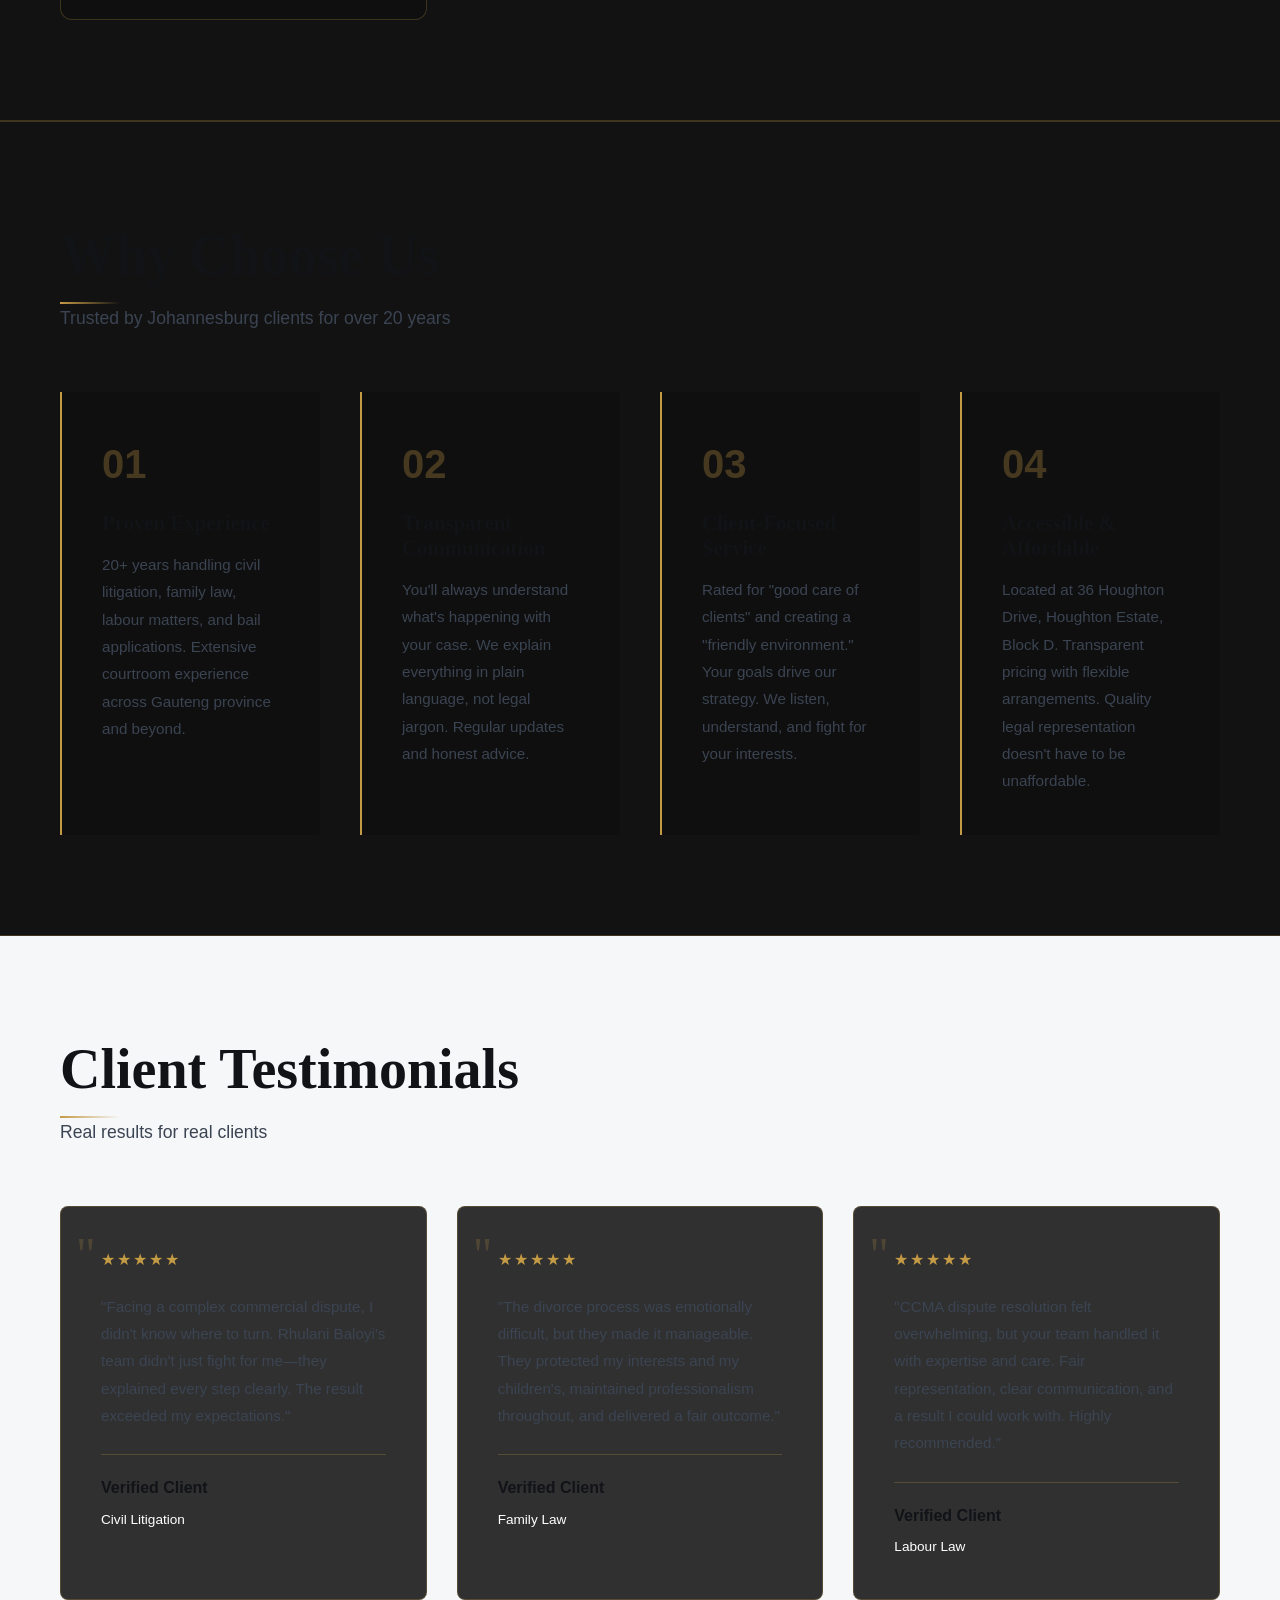
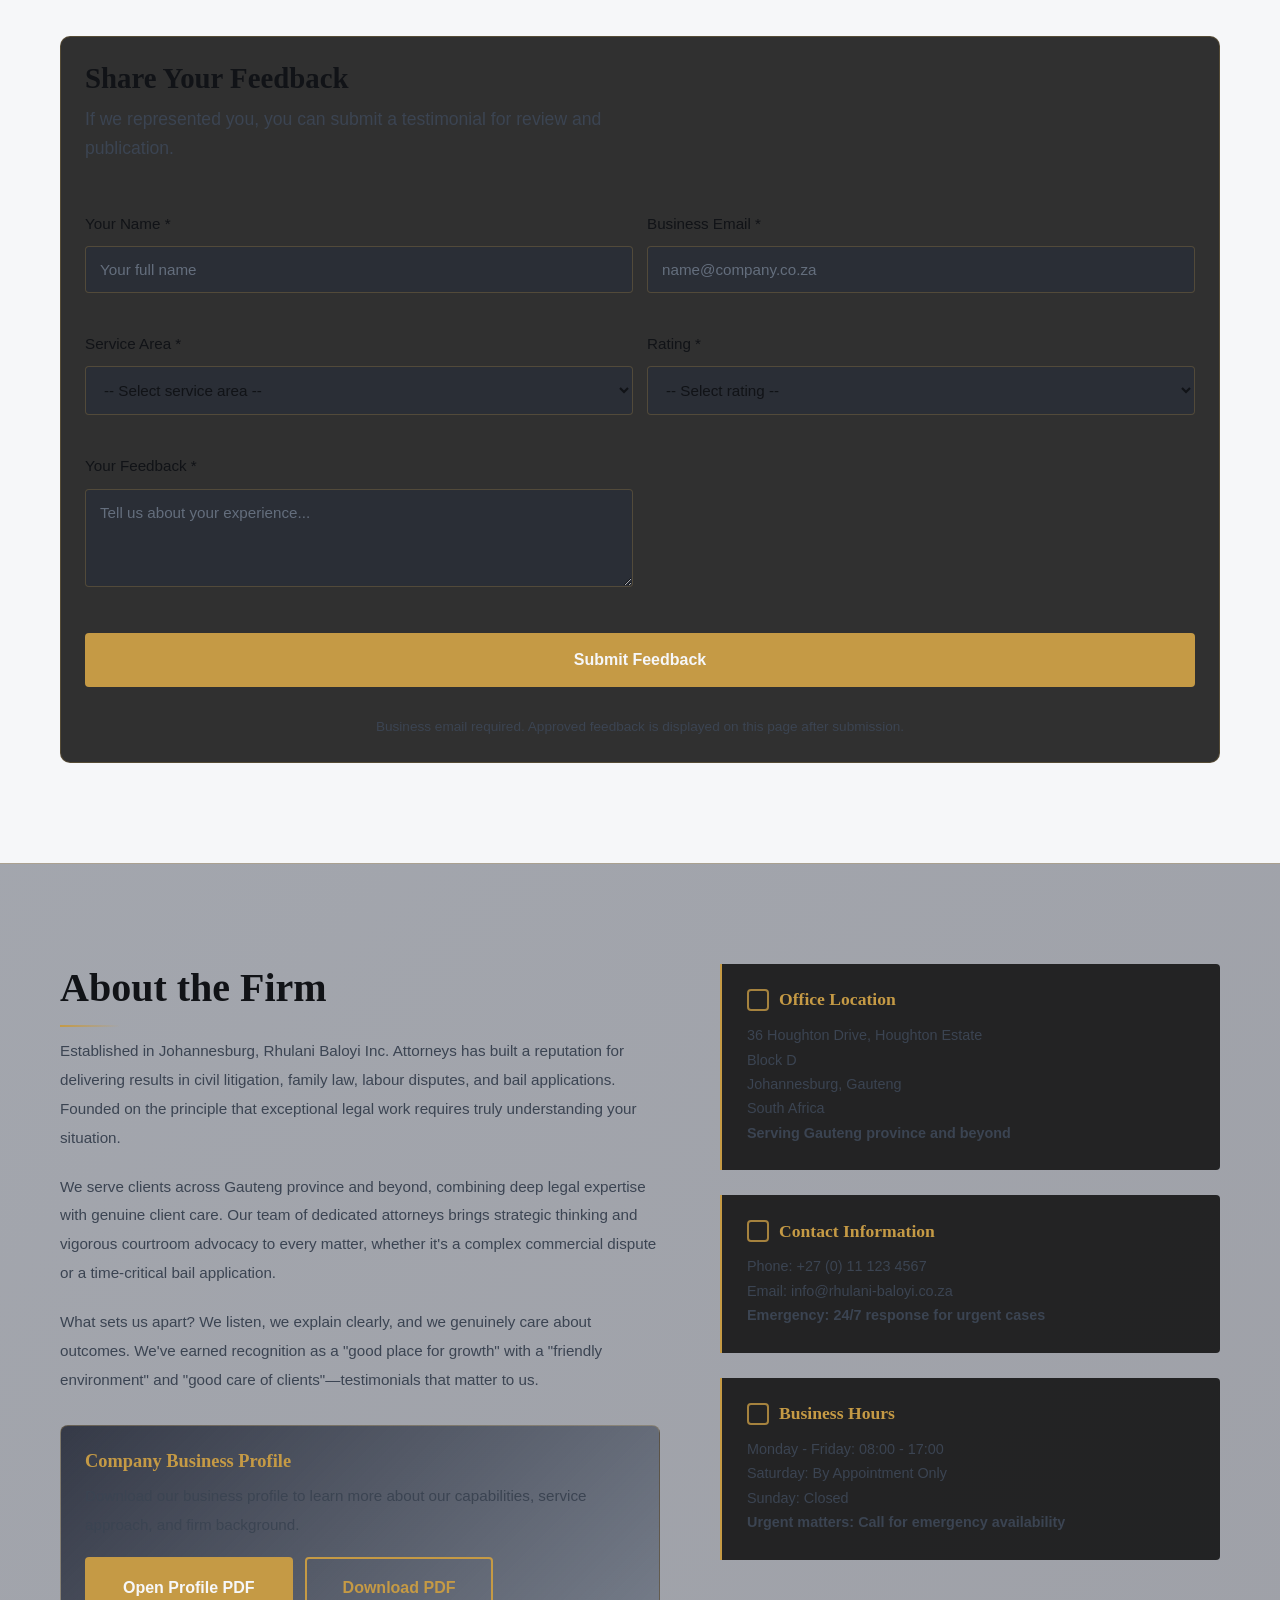
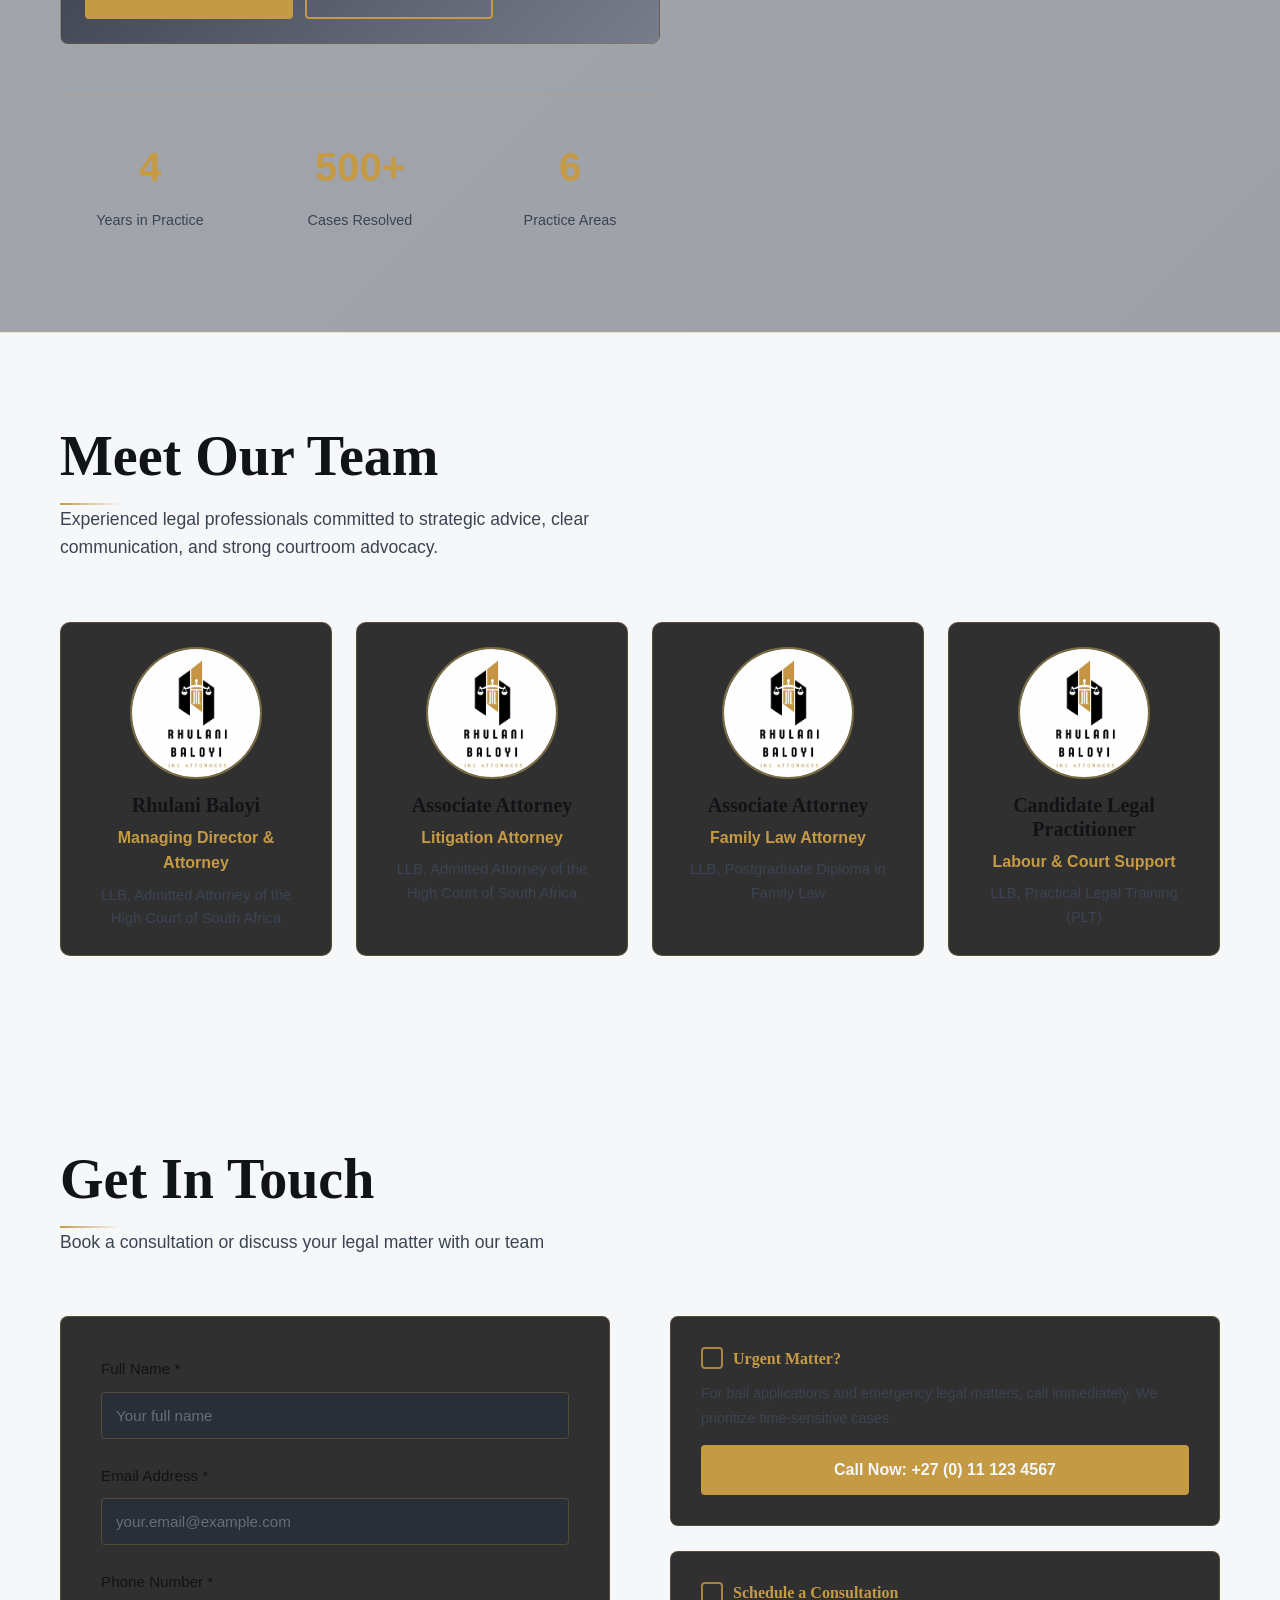
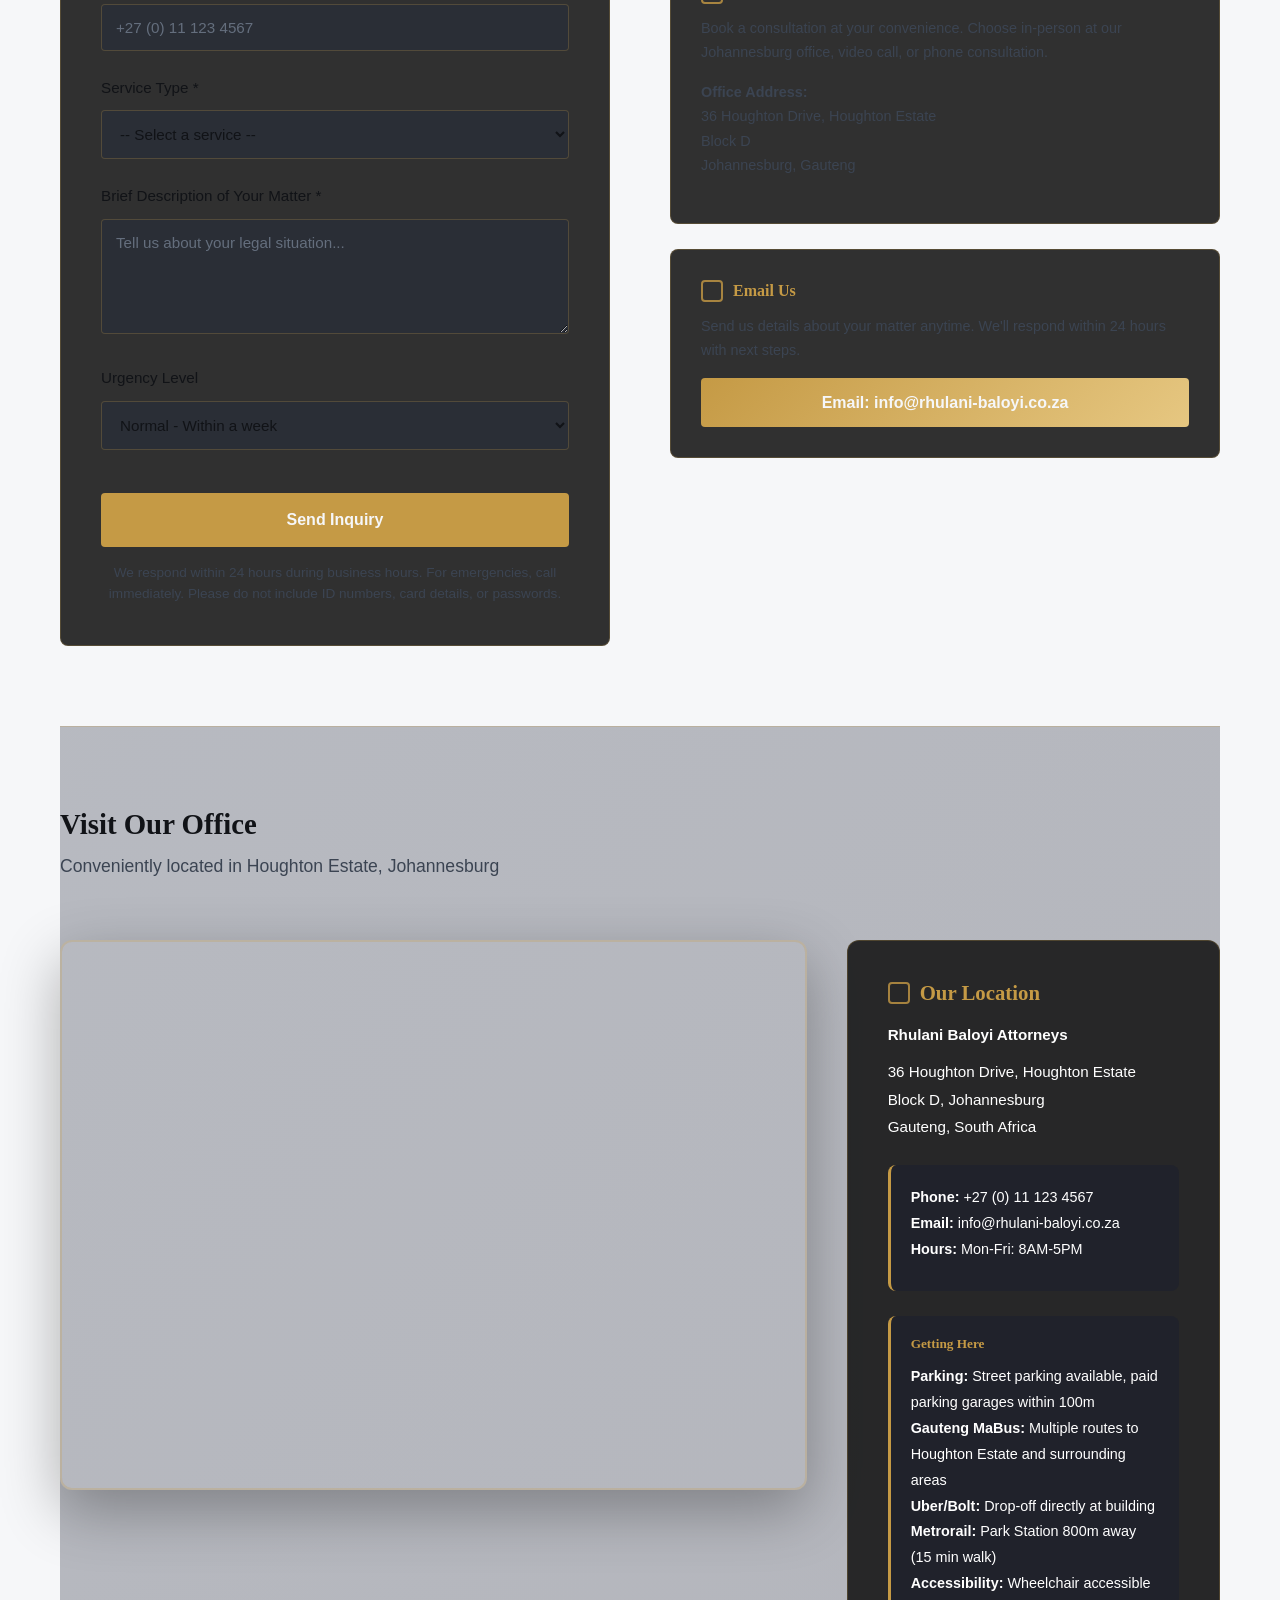
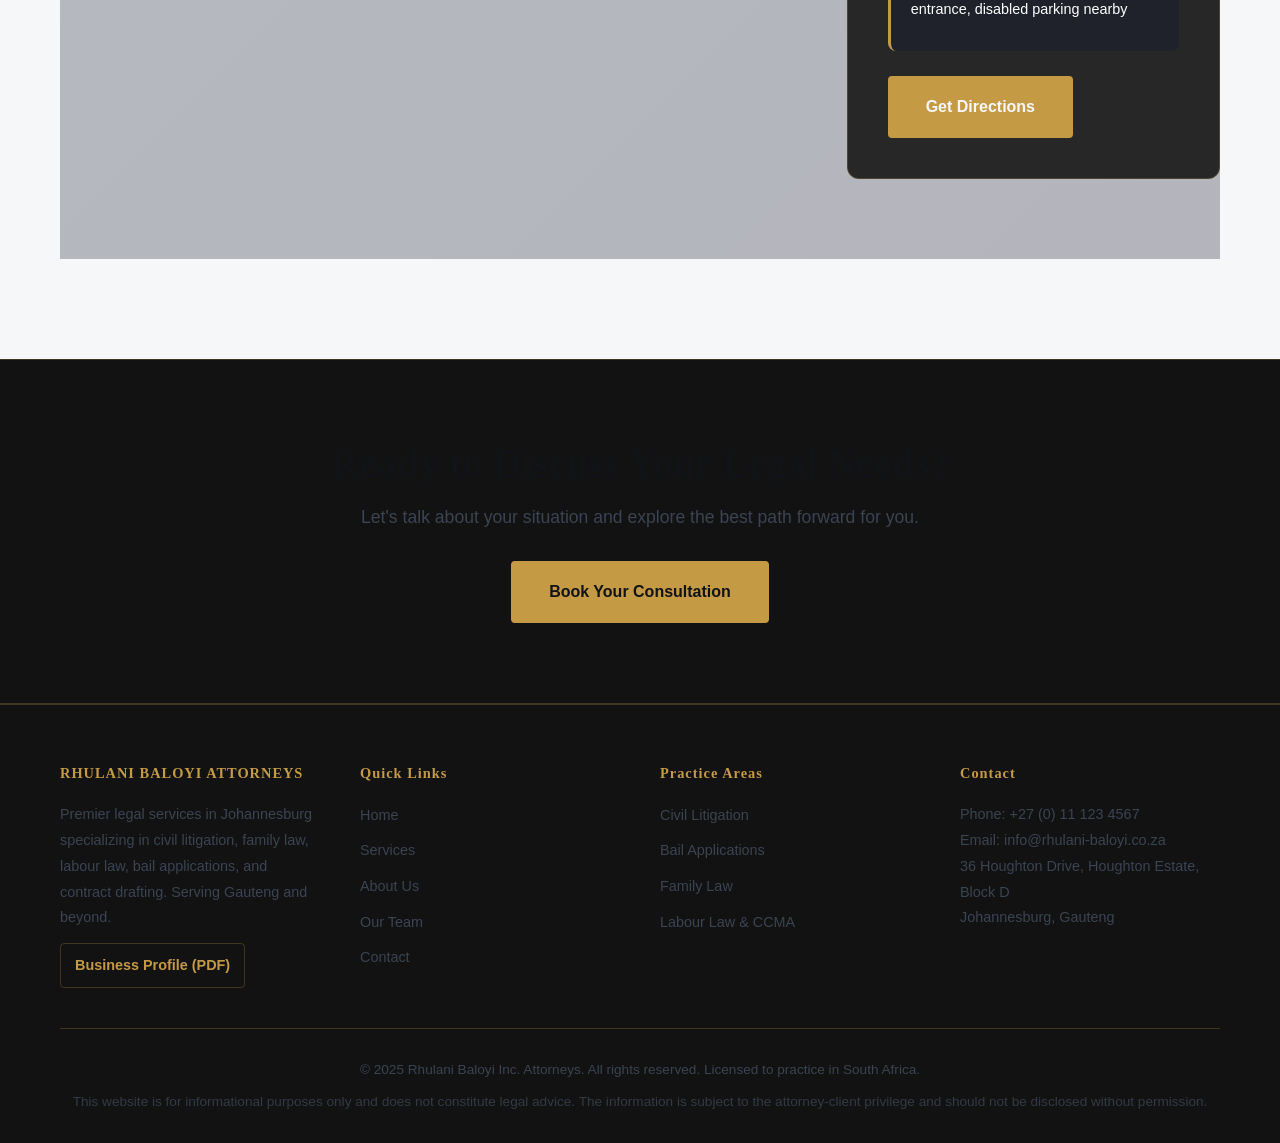
==== commit 925d7cd9: "Enforce business email validation for testimonials Co-authored-by: Copilot <223556219+Copilot@users." ====
--- a/index.html
+++ b/index.html
@@ -426,6 +426,11 @@
                     </div>
 
                     <div class="form-group">
+                        <label for="clientEmail">Business Email *</label>
+                        <input type="email" id="clientEmail" name="clientEmail" placeholder="name@company.co.za" autocomplete="email" maxlength="120" required>
+                    </div>
+
+                    <div class="form-group">
                         <label for="clientService">Service Area *</label>
                         <select id="clientService" name="clientService" required>
                             <option value="">-- Select service area --</option>
@@ -459,7 +464,7 @@
                     </div>
 
                     <button type="submit" class="cta-button primary">Submit Feedback</button>
-                    <p class="form-note">Approved feedback is displayed on this page after submission.</p>
+                    <p class="form-note">Business email required. Approved feedback is displayed on this page after submission.</p>
                 </form>
             </div>
         </div>
